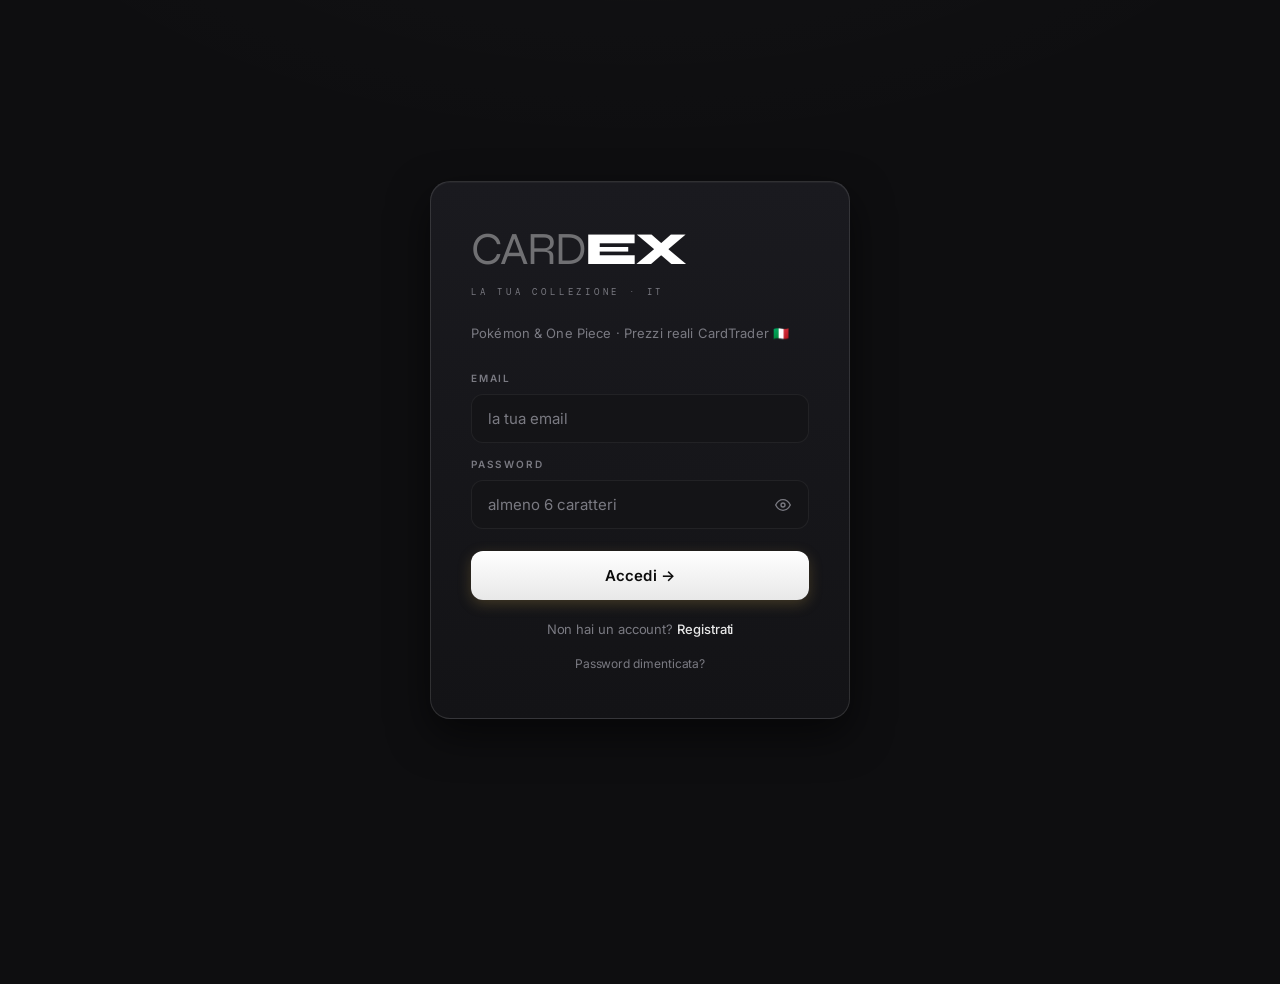
==== index.html @ ca281222 "feat: modal aggiunta, stacked cards, storico prezzi, fix RLS e bug UI Co-Authored-By: Claude Sonnet " ====
<!DOCTYPE html>
<html lang="it">
<head>
<meta charset="UTF-8">
<link rel="icon" type="image/svg+xml" href="[data-uri]">
<meta name="viewport" content="width=device-width, initial-scale=1.0, maximum-scale=1.0, user-scalable=no">
<title>CARDEX — La tua collezione</title>
<script src="https://cdn.jsdelivr.net/npm/@supabase/supabase-js@2"></script>
<link rel="preconnect" href="https://fonts.googleapis.com">
<link rel="preconnect" href="https://fonts.gstatic.com" crossorigin>
<link href="https://fonts.googleapis.com/css2?family=Bebas+Neue&family=Inter:wght@300;400;500;600;700&family=JetBrains+Mono:wght@400;500&family=Syne:wght@300;700;800&family=DM+Mono:wght@400;500&display=swap" rel="stylesheet">
<link rel="stylesheet" href="style.css">
</head>
<body>

<!-- SVG ICON SYMBOLS -->
<svg xmlns="http://www.w3.org/2000/svg" style="display:none">
  <symbol id="i-zap" viewBox="0 0 24 24" fill="none" stroke="currentColor" stroke-width="2.5" stroke-linecap="round" stroke-linejoin="round"><polygon points="13 2 3 14 12 14 11 22 21 10 12 10 13 2"/></symbol>
  <symbol id="i-skull" viewBox="0 0 24 24" fill="none" stroke="currentColor" stroke-width="2" stroke-linecap="round" stroke-linejoin="round"><circle cx="9" cy="12" r="1"/><circle cx="15" cy="12" r="1"/><path d="M8 20v2h8v-2"/><path d="m12.5 17-.5-1-.5 1h1z"/><path d="M16 20a2 2 0 0 0 1.56-3.25 8 8 0 1 0-11.12 0A2 2 0 0 0 8 20"/></symbol>
  <symbol id="i-home" viewBox="0 0 24 24" fill="none" stroke="currentColor" stroke-width="2" stroke-linecap="round" stroke-linejoin="round"><path d="M3 9l9-7 9 7v11a2 2 0 0 1-2 2H5a2 2 0 0 1-2-2z"/><polyline points="9 22 9 12 15 12 15 22"/></symbol>
  <symbol id="i-bar-chart" viewBox="0 0 24 24" fill="none" stroke="currentColor" stroke-width="2" stroke-linecap="round" stroke-linejoin="round"><line x1="18" y1="20" x2="18" y2="10"/><line x1="12" y1="20" x2="12" y2="4"/><line x1="6" y1="20" x2="6" y2="14"/></symbol>
  <symbol id="i-search" viewBox="0 0 24 24" fill="none" stroke="currentColor" stroke-width="2" stroke-linecap="round" stroke-linejoin="round"><circle cx="11" cy="11" r="8"/><line x1="21" y1="21" x2="16.65" y2="16.65"/></symbol>
  <symbol id="i-eye" viewBox="0 0 24 24" fill="none" stroke="currentColor" stroke-width="2" stroke-linecap="round" stroke-linejoin="round"><path d="M1 12s4-8 11-8 11 8 11 8-4 8-11 8-11-8-11-8z"/><circle cx="12" cy="12" r="3"/></symbol>
  <symbol id="i-trash" viewBox="0 0 24 24" fill="none" stroke="currentColor" stroke-width="2" stroke-linecap="round" stroke-linejoin="round"><polyline points="3 6 5 6 21 6"/><path d="M19 6v14a2 2 0 0 1-2 2H7a2 2 0 0 1-2-2V6m3 0V4a1 1 0 0 1 1-1h4a1 1 0 0 1 1 1v2"/></symbol>
  <symbol id="i-refresh" viewBox="0 0 24 24" fill="none" stroke="currentColor" stroke-width="2" stroke-linecap="round" stroke-linejoin="round"><polyline points="23 4 23 10 17 10"/><path d="M20.49 15a9 9 0 1 1-2.12-9.36L23 10"/></symbol>
  <symbol id="i-lock" viewBox="0 0 24 24" fill="none" stroke="currentColor" stroke-width="2" stroke-linecap="round" stroke-linejoin="round"><rect x="3" y="11" width="18" height="11" rx="2" ry="2"/><path d="M7 11V7a5 5 0 0 1 10 0v4"/></symbol>
  <symbol id="i-mail" viewBox="0 0 24 24" fill="none" stroke="currentColor" stroke-width="2" stroke-linecap="round" stroke-linejoin="round"><path d="M4 4h16c1.1 0 2 .9 2 2v12c0 1.1-.9 2-2 2H4c-1.1 0-2-.9-2-2V6c0-1.1.9-2 2-2z"/><polyline points="22,6 12,13 2,6"/></symbol>
  <symbol id="i-alert" viewBox="0 0 24 24" fill="none" stroke="currentColor" stroke-width="2" stroke-linecap="round" stroke-linejoin="round"><path d="M10.29 3.86L1.82 18a2 2 0 0 0 1.71 3h16.94a2 2 0 0 0 1.71-3L13.71 3.86a2 2 0 0 0-3.42 0z"/><line x1="12" y1="9" x2="12" y2="13"/><line x1="12" y1="17" x2="12.01" y2="17"/></symbol>
  <symbol id="i-calendar" viewBox="0 0 24 24" fill="none" stroke="currentColor" stroke-width="2" stroke-linecap="round" stroke-linejoin="round"><rect x="3" y="4" width="18" height="18" rx="2" ry="2"/><line x1="16" y1="2" x2="16" y2="6"/><line x1="8" y1="2" x2="8" y2="6"/><line x1="3" y1="10" x2="21" y2="10"/></symbol>
  <symbol id="i-package" viewBox="0 0 24 24" fill="none" stroke="currentColor" stroke-width="2" stroke-linecap="round" stroke-linejoin="round"><line x1="16.5" y1="9.4" x2="7.5" y2="4.21"/><path d="M21 16V8a2 2 0 0 0-1-1.73l-7-4a2 2 0 0 0-2 0l-7 4A2 2 0 0 0 3 8v8a2 2 0 0 0 1 1.73l7 4a2 2 0 0 0 2 0l7-4A2 2 0 0 0 21 16z"/><polyline points="3.27 6.96 12 12.01 20.73 6.96"/><line x1="12" y1="22.08" x2="12" y2="12"/></symbol>
</svg>

<!-- LOADING -->
<div id="loading-overlay">
  <div class="loading-logo brand-logo"><span class="bl-card" style="font-size:44px;">CARD</span><span class="bl-ex" style="font-size:44px;">EX</span></div>
  <div><div class="loading-bar-wrap"><div class="loading-bar" id="loading-bar"></div></div></div>
  <div class="loading-text" id="loading-text">Connessione...</div>
</div>

<!-- LOGIN -->
<div id="screen-login" class="screen active">
  <div class="login-box">
    <span class="login-logo brand-logo"><span class="bl-card" style="font-size:46px;">CARD</span><span class="bl-ex" style="font-size:46px;">EX</span></span>
    <span class="brand-tag">La tua collezione · IT</span>
    <p class="login-sub" id="auth-subtitle">Pokémon &amp; One Piece · Prezzi reali CardTrader 🇮🇹</p>
    <div class="form-group">
      <label class="form-label">Email</label>
      <input class="form-input" id="input-email" type="email" placeholder="la tua email"/>
    </div>
    <div class="form-group" id="group-username" style="display:none">
      <label class="form-label">Username</label>
      <input class="form-input" id="input-username" type="text" placeholder="nome visibile nell'app"/>
    </div>
    <div class="form-group">
      <label class="form-label">Password</label>
      <div class="pw-wrap">
        <input class="form-input" id="input-password" type="password" placeholder="almeno 6 caratteri"/>
        <button type="button" class="pw-toggle" onclick="togglePw('input-password',this)" tabindex="-1"><svg width="16" height="16"><use href="#i-eye"/></svg></button>
      </div>
    </div>
    <div class="auth-error" id="auth-error"></div>
    <button class="btn-primary" id="btn-auth" onclick="doAuth()">Accedi →</button>
    <div class="auth-toggle">
      <span id="toggle-text">Non hai un account?</span>
      <a onclick="toggleAuthMode()"> Registrati</a>
    </div>
    <div id="forgot-pw-row" style="margin-top:12px;text-align:center;">
      <a onclick="showForgotPassword()" style="font-size:12px;color:var(--muted);cursor:pointer;transition:color .2s;" onmouseover="this.style.color='var(--gold)'" onmouseout="this.style.color='var(--muted)'">Password dimenticata?</a>
    </div>
    <div id="forgot-success" style="background:rgba(61,154,95,.10);border:1px solid rgba(61,154,95,.28);color:#5BC97D;display:none;margin-top:12px;border-radius:10px;padding:11px 14px;font-size:13px;"></div>
  </div>
</div>

<!-- HOME -->
<div id="screen-home" class="screen">
  <header>
    <div class="header-logo" onclick="showScreen('screen-home')"><span class="bl-card">CARD</span><span class="bl-ex">EX</span></div>
    <div class="header-right">
      <div class="avatar" id="avatar-h" onclick="showProfile()" title="Il tuo profilo">U</div>
      <span id="header-username" style="font-size:13px;color:var(--muted)"></span>
      <button class="btn-ghost" onclick="doLogout()">Esci</button>
    </div>
  </header>
  <div class="main-wrap">
    <div class="value-banner">
      <div>
        <div class="value-label">Valore totale collezione</div>
        <div class="value-amount">€ <span id="total-value">0,00</span></div>
        <div class="game-pills">
          <span class="game-pill pill-pokemon">● Pokémon</span>
          <span class="game-pill pill-onepiece">● One Piece</span>
        </div>
      </div>
      <div class="value-stats">
        <div class="stat-item"><span class="stat-num" id="stat-total">0</span><span class="stat-label">Carte totali</span></div>
        <div class="stat-item"><span class="stat-num" id="stat-pok" style="color:var(--pokemon)">0</span><span class="stat-label">Pokémon</span></div>
        <div class="stat-item"><span class="stat-num" id="stat-op" style="color:var(--onepiece)">0</span><span class="stat-label">One Piece</span></div>
      </div>
    </div>
    <div class="search-panel">
      <div class="panel-title"><svg width="18" height="18" style="vertical-align:middle;margin-right:8px"><use href="#i-search"/></svg>Cerca una carta</div>
      <div class="game-tabs">
        <button class="tab active-pokemon" id="tab-pokemon" onclick="selectGame('pokemon')"><svg width="14" height="14" style="vertical-align:middle;margin-right:4px"><use href="#i-zap"/></svg>Pokémon</button>
        <button class="tab" id="tab-onepiece" onclick="selectGame('onepiece')"><svg width="14" height="14" style="vertical-align:middle;margin-right:4px"><use href="#i-skull"/></svg>One Piece</button>
      </div>
      <div class="search-box">
        <input class="search-input" id="search-input" type="text" placeholder="Es: Charizard, Pikachu, EB04-007..." oninput="onSearchInput()" onkeydown="onSearchKey(event)" autocomplete="off"/>
        <div id="autocomplete"></div>
      </div>
      <div class="search-hint">💡 Puoi cercare per nome o codice carta (es: SV03-100, EB04-007)</div>
      <div id="results-grid" style="margin-top:14px;">
        <div class="empty-state"><span class="empty-icon" id="search-empty-icon"></span>Inizia a scrivere per cercare.<br>Clicca su una carta per i dettagli.</div>
      </div>
    </div>
    <div class="collection-panel">
      <div class="panel-title"><svg width="18" height="18" style="vertical-align:middle;margin-right:8px"><use href="#i-package"/></svg>Ultime aggiunte</div>
      <div class="filter-row">
        <button class="filter-btn active" id="filter-all" onclick="setFilter('all')">Tutte</button>
        <button class="filter-btn" id="filter-pokemon" onclick="setFilter('pokemon')">Pokémon</button>
        <button class="filter-btn" id="filter-onepiece" onclick="setFilter('onepiece')">One Piece</button>
      </div>
      <div class="collection-list" id="collection-list">
        <div class="empty-state"><span class="empty-icon">✨</span>Collezione vuota.<br>Cerca e aggiungi la prima carta!</div>
      </div>
    </div>
  </div>
</div>

<!-- DETAIL -->
<div id="screen-detail" class="screen">
  <header>
    <button class="back-btn" onclick="goBack()">← Indietro</button>
    <div class="header-right">
      <div class="avatar" id="avatar-d" onclick="showProfile()" title="Il tuo profilo">U</div>
      <button class="btn-ghost" onclick="doLogout()">Esci</button>
    </div>
  </header>
  <div class="detail-wrap">
    <div class="detail-img-wrap" id="detail-img-container"></div>
    <div>
      <div id="detail-game-badge" class="game-pill" style="margin-bottom:14px;"></div>
      <div id="detail-name" class="detail-name"></div>
      <div id="detail-exp" class="detail-exp"></div>
      <div id="detail-rarity"></div>
      <div class="lang-section-title">Disponibilità per lingua · 🇮🇹 Priorità venditori italiani</div>
      <div id="detail-langs"></div>
      <div id="alt-versions-container"></div>
    </div>
  </div>
</div>

<!-- COLLECTION POKEMON -->
<div id="screen-collection-pokemon" class="screen">
  <header>
    <div class="header-logo" onclick="showScreen('screen-home')"><span class="bl-card">CARD</span><span class="bl-ex">EX</span></div>
    <div class="header-right">
      <div class="avatar" id="avatar-cp" onclick="showProfile()" title="Il tuo profilo">U</div>
      <button class="btn-ghost" onclick="doLogout()">Esci</button>
    </div>
  </header>
  <div class="coll-page">
    <div class="coll-page-header">
      <div>
        <div class="coll-page-title"><svg width="28" height="28" style="vertical-align:middle;margin-right:8px"><use href="#i-zap"/></svg>Collezione Pokémon</div>
        <div style="color:var(--muted);font-size:13px;margin-top:4px;" id="coll-summary-pokemon">0 carte · € 0,00</div>
      </div>
      <div class="coll-actions">
        <button class="btn-action" id="btn-refresh-pokemon" onclick="refreshPrices('pokemon')"><svg width="14" height="14"><use href="#i-refresh"/></svg> Aggiorna prezzi</button>
        <button class="btn-action" onclick="showScreen('screen-stats-pokemon')"><svg width="14" height="14"><use href="#i-bar-chart"/></svg> Stats Pokémon</button>
      </div>
    </div>
    <div class="coll-toolbar">
      <input type="text" class="coll-search" id="coll-search-pokemon" placeholder="Cerca nella collezione..." oninput="renderCollectionGrid('pokemon')"/>
      <select class="coll-sort" id="coll-sort-pokemon" onchange="renderCollectionGrid('pokemon')">
        <option value="recent">Più recenti</option>
        <option value="price-desc">Prezzo: alto → basso</option>
        <option value="price-asc">Prezzo: basso → alto</option>
        <option value="name">Nome A-Z</option>
      </select>
    </div>
    <div class="coll-grid" id="coll-grid-pokemon">
      <div class="empty-state"><span class="empty-icon">✨</span>Nessuna carta Pokémon.<br>Vai alla ricerca per aggiungere!</div>
    </div>
  </div>
</div>

<!-- COLLECTION ONE PIECE -->
<div id="screen-collection-onepiece" class="screen">
  <header>
    <div class="header-logo" onclick="showScreen('screen-home')"><span class="bl-card">CARD</span><span class="bl-ex">EX</span></div>
    <div class="header-right">
      <div class="avatar" id="avatar-co" onclick="showProfile()" title="Il tuo profilo">U</div>
      <button class="btn-ghost" onclick="doLogout()">Esci</button>
    </div>
  </header>
  <div class="coll-page">
    <div class="coll-page-header">
      <div>
        <div class="coll-page-title"><svg width="28" height="28" style="vertical-align:middle;margin-right:8px"><use href="#i-skull"/></svg>Collezione One Piece</div>
        <div style="color:var(--muted);font-size:13px;margin-top:4px;" id="coll-summary-onepiece">0 carte · € 0,00</div>
      </div>
      <div class="coll-actions">
        <button class="btn-action" id="btn-refresh-onepiece" onclick="refreshPrices('onepiece')"><svg width="14" height="14"><use href="#i-refresh"/></svg> Aggiorna prezzi</button>
        <button class="btn-action" onclick="showScreen('screen-stats-onepiece')"><svg width="14" height="14"><use href="#i-bar-chart"/></svg> Stats One Piece</button>
      </div>
    </div>
    <div class="coll-toolbar">
      <input type="text" class="coll-search" id="coll-search-onepiece" placeholder="Cerca nella collezione..." oninput="renderCollectionGrid('onepiece')"/>
      <select class="coll-sort" id="coll-sort-onepiece" onchange="renderCollectionGrid('onepiece')">
        <option value="recent">Più recenti</option>
        <option value="price-desc">Prezzo: alto → basso</option>
        <option value="price-asc">Prezzo: basso → alto</option>
        <option value="name">Nome A-Z</option>
      </select>
    </div>
    <div class="coll-grid" id="coll-grid-onepiece">
      <div class="empty-state"><span class="empty-icon">✨</span>Nessuna carta One Piece.<br>Vai alla ricerca per aggiungere!</div>
    </div>
  </div>
</div>

<!-- STATS SELEZIONE -->
<div id="screen-stats-select" class="screen">
  <header>
    <div class="header-logo" onclick="showScreen('screen-home')"><span class="bl-card">CARD</span><span class="bl-ex">EX</span></div>
    <div class="header-right">
      <div class="avatar" id="avatar-ss" onclick="showProfile()" title="Il tuo profilo">U</div>
      <button class="btn-ghost" onclick="doLogout()">Esci</button>
    </div>
  </header>
  <div class="coll-page">
    <div class="coll-page-title" style="margin-bottom:24px;"><svg width="28" height="28" style="vertical-align:middle;margin-right:8px"><use href="#i-bar-chart"/></svg>Statistiche</div>
    <div style="display:grid;grid-template-columns:1fr 1fr;gap:16px;max-width:500px;">
      <div class="stat-card" style="cursor:pointer;text-align:center;" onclick="showScreen('screen-stats-pokemon')">
        <div style="display:flex;justify-content:center;margin-bottom:12px;"><svg width="40" height="40"><use href="#i-zap"/></svg></div>
        <div class="stat-card-label">Pokémon</div>
        <div class="stat-card-value" id="ss-pok-val" style="font-size:28px;">€ 0,00</div>
        <div class="stat-card-sub" id="ss-pok-count">0 carte</div>
      </div>
      <div class="stat-card" style="cursor:pointer;text-align:center;" onclick="showScreen('screen-stats-onepiece')">
        <div style="display:flex;justify-content:center;margin-bottom:12px;"><svg width="40" height="40"><use href="#i-skull"/></svg></div>
        <div class="stat-card-label">One Piece</div>
        <div class="stat-card-value" id="ss-op-val" style="font-size:28px;">€ 0,00</div>
        <div class="stat-card-sub" id="ss-op-count">0 carte</div>
      </div>
    </div>
  </div>
</div>

<!-- STATS POKEMON -->
<div id="screen-stats-pokemon" class="screen">
  <header>
    <button class="back-btn" onclick="showScreen('screen-stats-select')">← Stats</button>
    <div class="header-right">
      <div class="avatar" id="avatar-sp" onclick="showProfile()" title="Il tuo profilo">U</div>
      <button class="btn-ghost" onclick="doLogout()">Esci</button>
    </div>
  </header>
  <div class="coll-page">
    <div class="coll-page-header">
      <div class="coll-page-title"><svg width="28" height="28" style="vertical-align:middle;margin-right:8px"><use href="#i-zap"/></svg>Stats Pokémon</div>
    </div>
    <div id="stats-content-pokemon"></div>
  </div>
</div>

<!-- STATS ONE PIECE -->
<div id="screen-stats-onepiece" class="screen">
  <header>
    <button class="back-btn" onclick="showScreen('screen-stats-select')">← Stats</button>
    <div class="header-right">
      <div class="avatar" id="avatar-so" onclick="showProfile()" title="Il tuo profilo">U</div>
      <button class="btn-ghost" onclick="doLogout()">Esci</button>
    </div>
  </header>
  <div class="coll-page">
    <div class="coll-page-header">
      <div class="coll-page-title"><svg width="28" height="28" style="vertical-align:middle;margin-right:8px"><use href="#i-skull"/></svg>Stats One Piece</div>
    </div>
    <div id="stats-content-onepiece"></div>
  </div>
</div>

<!-- PROFILE -->
<div id="screen-profile" class="screen">
  <header>
    <button class="back-btn" onclick="goBack()">← Indietro</button>
    <div class="header-right">
      <div class="avatar" id="avatar-pf">U</div>
      <button class="btn-ghost" onclick="doLogout()">Esci</button>
    </div>
  </header>
  <div class="profile-page">
    <div class="profile-hero" id="profile-hero">
      <div class="profile-avatar-large" id="profile-avatar-large">U</div>
      <div>
        <div class="profile-username" id="profile-username-display">Username</div>
        <div class="profile-email-row">
          <span id="profile-email-display" style="font-size:13px;color:var(--muted)"></span>
          <span class="email-badge" id="profile-email-badge">✅ Confermata</span>
        </div>
        <div class="profile-since" id="profile-since"><svg width="13" height="13" style="vertical-align:middle;margin-right:4px"><use href="#i-calendar"/></svg>Membro dal —</div>
      </div>
    </div>
    <div class="profile-section">
      <div class="profile-section-title"><svg width="14" height="14" style="vertical-align:middle;margin-right:6px"><use href="#i-lock"/></svg>Cambio password</div>
      <div class="profile-field">
        <label class="form-label">Nuova password</label>
        <div class="pw-wrap">
          <input class="form-input" id="prof-new-pw" type="password" placeholder="Almeno 6 caratteri"/>
          <button type="button" class="pw-toggle" onclick="togglePw('prof-new-pw',this)" tabindex="-1"><svg width="16" height="16"><use href="#i-eye"/></svg></button>
        </div>
      </div>
      <div class="profile-field">
        <label class="form-label">Conferma nuova password</label>
        <div class="pw-wrap">
          <input class="form-input" id="prof-confirm-pw" type="password" placeholder="Ripeti la password"/>
          <button type="button" class="pw-toggle" onclick="togglePw('prof-confirm-pw',this)" tabindex="-1"><svg width="16" height="16"><use href="#i-eye"/></svg></button>
        </div>
      </div>
      <button class="btn-primary" style="margin-top:4px;" onclick="changePassword()">Aggiorna password</button>
      <div class="profile-msg" id="msg-pw"></div>
    </div>
    <div class="profile-section">
      <div class="profile-section-title"><svg width="14" height="14" style="vertical-align:middle;margin-right:6px"><use href="#i-mail"/></svg>Reset password via email</div>
      <p style="font-size:13px;color:var(--muted);margin-bottom:14px;line-height:1.6;">Ricevi un link di reset all'indirizzo email associato al tuo account. Utile se hai dimenticato la password attuale.</p>
      <button class="btn-action" style="width:100%;justify-content:center;" onclick="sendResetEmail()">Invia link di reset</button>
      <div class="profile-msg" id="msg-reset"></div>
    </div>
    <div class="danger-zone">
      <div class="profile-section-title"><svg width="14" height="14" style="vertical-align:middle;margin-right:6px"><use href="#i-alert"/></svg>Zona pericolosa</div>
      <div class="danger-desc">L'eliminazione dell'account è <strong style="color:var(--red)">permanente e irreversibile</strong>. Tutti i tuoi dati — collezione, snapshot storici, impostazioni — verranno cancellati definitivamente e non potranno essere recuperati.</div>
      <button class="btn-danger" onclick="showDeleteConfirm()"><svg width="14" height="14" style="vertical-align:middle;margin-right:6px"><use href="#i-trash"/></svg>Elimina account</button>
      <div class="danger-confirm-box" id="delete-confirm-box">
        <p>Per confermare, digita il tuo indirizzo email: <strong id="delete-email-hint"></strong></p>
        <input class="form-input" id="delete-email-input" type="email" placeholder="la tua email" style="margin-bottom:4px;"/>
        <div class="profile-msg" id="msg-delete"></div>
        <button class="btn-danger-confirm" id="btn-delete-confirm" onclick="deleteAccount()">Sì, elimina tutto per sempre</button>
        <button class="btn-cancel" onclick="hideDeleteConfirm()">Annulla</button>
      </div>
    </div>
  </div>
</div>

<!-- ADD CARD MODAL -->
<div id="add-modal" class="modal-overlay" onclick="if(event.target===this)closeAddModal()">
  <div class="modal-content">
    <button class="modal-close" onclick="closeAddModal()" aria-label="Chiudi">×</button>
    <div class="modal-header">
      <img id="add-modal-img" src="" alt="">
      <div style="flex:1;min-width:0;">
        <div id="add-modal-name" class="modal-card-name"></div>
        <div id="add-modal-meta" class="modal-card-meta"></div>
        <div id="add-modal-lang" class="modal-card-lang-row"></div>
      </div>
    </div>
    <div class="modal-body">
      <div class="form-group">
        <label class="form-label">Condizione</label>
        <select id="add-condition" class="form-input" onchange="onConditionChange()"></select>
      </div>
      <div class="form-group">
        <label class="form-label">Prezzo pagato (€)</label>
        <input id="add-price" type="number" step="0.01" min="0" class="form-input" oninput="onPaidPriceChange()">
        <div id="add-price-hint" class="price-hint"></div>
      </div>
      <div class="form-row">
        <div class="form-group" style="flex:1;">
          <label class="form-label">Data acquisto</label>
          <input id="add-date" type="date" class="form-input">
        </div>
        <div class="form-group" style="width:110px;">
          <label class="form-label">Quantità</label>
          <input id="add-qty" type="number" min="1" value="1" class="form-input">
        </div>
      </div>
      <div class="form-group">
        <label class="form-label">Note (opzionale)</label>
        <textarea id="add-notes" class="form-input" rows="2" placeholder="Es: comprata da Marco, fiera Milano..."></textarea>
      </div>
      <div id="add-error" class="auth-error"></div>
      <button class="btn-primary" id="btn-confirm-add" onclick="confirmAddCard()">Aggiungi alla collezione</button>
    </div>
  </div>
</div>

<!-- CARD DETAIL MODAL -->
<div id="card-detail-modal" class="modal-overlay" onclick="if(event.target===this)closeCardDetailModal()">
  <div class="modal-content modal-content-lg">
    <button class="modal-close" onclick="closeCardDetailModal()">×</button>
    <div id="cdm-header" class="modal-header"></div>
    <div id="cdm-body"></div>
  </div>
</div>

<!-- BOTTOM NAV -->
<nav class="bottom-nav" id="bottom-nav" style="display:none;">
  <button class="nav-item active" id="nav-home" onclick="showScreen('screen-home')">
    <span class="nav-icon"><svg width="20" height="20"><use href="#i-home"/></svg></span><span class="nav-label">Home</span>
  </button>
  <button class="nav-item" id="nav-collection-pokemon" onclick="showScreen('screen-collection-pokemon')">
    <span class="nav-icon"><svg width="20" height="20"><use href="#i-zap"/></svg></span><span class="nav-label">Pokémon</span>
  </button>
  <button class="nav-item" id="nav-collection-onepiece" onclick="showScreen('screen-collection-onepiece')">
    <span class="nav-icon"><svg width="20" height="20"><use href="#i-skull"/></svg></span><span class="nav-label">One Piece</span>
  </button>
  <button class="nav-item" id="nav-stats" onclick="showScreen('screen-stats-select')">
    <span class="nav-icon"><svg width="20" height="20"><use href="#i-bar-chart"/></svg></span><span class="nav-label">Stats</span>
  </button>
</nav>

<script src="app.js"></script>
</body>
</html>
---- style.css ----
:root{
  --bg:#0E0E10;
  --bg2:#141417;
  --bg3:#1A1A1D;
  --bg4:#22222A;
  --card:#16161A;
  --border:rgba(255,255,255,0.05);
  --border2:rgba(255,255,255,0.12);
  --border3:rgba(255,255,255,0.06);
  --text:#FAFAF9;
  --muted:#7A7A82;
  --muted2:#9A9AA3;
  --gold:#e8e8e8;
  --gold-light:#ffffff;
  --gold-soft:#f0f0f0;
  --gold-glow:rgba(255,255,255,0.07);
  --pokemon:#E8C547;
  --onepiece:#C94A3A;
  --accent:#C9A24C;
  --green:#3D9A5F;
  --red:#D14B57;
  --amber:#D6A33E;
  --it-green:#1F7A3A;
  --it-red:#C8332B;
  --shadow-sm:0 1px 2px rgba(0,0,0,0.4);
  --shadow-md:0 4px 16px rgba(0,0,0,0.45);
  --shadow-lg:0 16px 40px rgba(0,0,0,0.55);
  --shadow-gold:0 8px 32px rgba(255,255,255,0.05);
  --ease:cubic-bezier(0.22,0.61,0.36,1);
}
*{box-sizing:border-box;margin:0;padding:0;-webkit-tap-highlight-color:transparent;}
html,body{overscroll-behavior-y:none;}
body{
  background:radial-gradient(1200px 600px at 50% -200px,rgba(255,255,255,0.025),transparent 60%),var(--bg);
  color:var(--text);
  font-family:'Inter',-apple-system,BlinkMacSystemFont,sans-serif;
  font-size:15px;
  line-height:1.5;
  -webkit-font-smoothing:antialiased;
  min-height:100vh;
  padding-bottom:84px;
  letter-spacing:-0.005em;
}
button,input,select,textarea{font-family:inherit;}
.screen{display:none!important;}
.screen.active{display:block!important;animation:fadeIn .35s var(--ease);}
@keyframes fadeIn{from{opacity:0;transform:translateY(4px);}to{opacity:1;transform:translateY(0);}}
#screen-login.active{display:flex!important;min-height:100vh;align-items:center;justify-content:center;padding:20px;}

/* ── BRAND LOGO ── */
.brand-logo{display:inline-flex;align-items:baseline;gap:0;}
.brand-logo .bl-card{font-family:'Syne',sans-serif;font-weight:300;letter-spacing:-2px;color:rgba(255,255,255,0.38);line-height:1;}
.brand-logo .bl-ex{font-family:'Syne',sans-serif;font-weight:800;letter-spacing:-2px;color:#ffffff;line-height:1;}
.brand-tag{display:block;font-family:'DM Mono',monospace;font-size:9px;letter-spacing:.42em;color:var(--muted);text-transform:uppercase;margin-top:14px;font-weight:400;}

/* ── LOGIN ── */
.login-box{
  background:linear-gradient(180deg,#1A1A1F,#131316);
  border:1px solid var(--border2);
  border-radius:20px;
  padding:44px 40px;
  width:420px;
  max-width:100%;
  box-shadow:var(--shadow-lg),inset 0 1px 0 rgba(255,255,255,0.04);
}
.login-logo{font-size:46px;margin-bottom:0;}
.login-sub{color:var(--muted);font-size:13px;margin:24px 0 28px;letter-spacing:.01em;}
.form-label{font-size:10px;font-weight:600;color:var(--muted);text-transform:uppercase;letter-spacing:.18em;display:block;margin-bottom:8px;}
.form-group{margin-bottom:14px;}
.form-input{
  width:100%;background:var(--bg2);border:1px solid var(--border3);border-radius:12px;
  padding:14px 16px;color:var(--text);font-size:15px;outline:none;
  transition:border-color .2s var(--ease),background .2s var(--ease),box-shadow .2s var(--ease);
}
.form-input:focus{border-color:var(--gold);background:var(--bg3);box-shadow:0 0 0 3px var(--gold-glow);}
.form-input::placeholder{color:var(--muted);}
.btn-primary{
  width:100%;background:linear-gradient(180deg,var(--gold-light),var(--gold));
  color:#0c0c0c;border:none;border-radius:12px;padding:15px;
  font-size:15px;font-weight:600;cursor:pointer;
  transition:transform .15s var(--ease),box-shadow .2s var(--ease),filter .2s var(--ease);
  margin-top:8px;letter-spacing:.01em;
  box-shadow:0 4px 14px rgba(201,162,76,0.25);
}
.btn-primary:hover{filter:brightness(1.05);box-shadow:0 6px 20px rgba(201,162,76,0.35);}
.btn-primary:active{transform:scale(0.98);}
.btn-primary:disabled{opacity:.5;cursor:not-allowed;filter:grayscale(.4);}
.auth-toggle{margin-top:20px;text-align:center;font-size:13px;color:var(--muted);}
.auth-toggle a{color:var(--gold);cursor:pointer;text-decoration:none;font-weight:500;}
.auth-toggle a:hover{color:var(--gold-light);}
.auth-error{background:rgba(209,75,87,.08);border:1px solid rgba(209,75,87,.25);border-radius:10px;padding:11px 14px;color:#E88891;font-size:13px;margin-top:14px;display:none;}

/* ── PASSWORD TOGGLE ── */
.pw-wrap{position:relative;}
.pw-wrap .form-input{padding-right:46px;}
.pw-toggle{position:absolute;right:14px;top:50%;transform:translateY(-50%);background:none;border:none;cursor:pointer;color:var(--muted);font-size:18px;line-height:1;padding:4px;transition:color .2s var(--ease);display:flex;align-items:center;justify-content:center;}
.pw-toggle:hover{color:var(--gold);}

/* ── LOADING ── */
#loading-overlay{position:fixed;inset:0;background:rgba(14,14,16,.97);z-index:999;display:none;flex-direction:column;align-items:center;justify-content:center;gap:24px;backdrop-filter:blur(12px);}
#loading-overlay.show{display:flex!important;}
.loading-logo{font-size:46px;display:inline-flex;align-items:baseline;gap:0;}
.loading-bar-wrap{width:280px;height:4px;background:var(--bg3);border-radius:4px;overflow:hidden;margin-top:12px;}
.loading-bar{height:100%;background:linear-gradient(90deg,var(--gold),var(--gold-light));border-radius:4px;width:0%;transition:width .4s var(--ease);box-shadow:0 0 12px var(--gold-glow);}
.loading-text{font-size:13px;color:var(--muted);text-align:center;line-height:1.7;letter-spacing:.02em;}

/* ── HEADER ── */
header{
  background:rgba(14,14,16,.85);backdrop-filter:blur(20px) saturate(140%);
  border-bottom:1px solid var(--border3);position:sticky;top:0;z-index:100;
  padding:0 20px;display:flex;align-items:center;justify-content:space-between;
  height:60px;
  padding-top:env(safe-area-inset-top);
  height:calc(60px + env(safe-area-inset-top));
}
.header-logo{display:inline-flex;align-items:baseline;gap:0;cursor:pointer;}
.header-logo .bl-card{font-family:'Syne',sans-serif;font-weight:300;font-size:22px;letter-spacing:-1px;color:rgba(255,255,255,0.38);line-height:1;}
.header-logo .bl-ex{font-family:'Syne',sans-serif;font-weight:800;font-size:22px;letter-spacing:-1px;color:#ffffff;line-height:1;}
.header-right{display:flex;align-items:center;gap:10px;}
.avatar{width:36px;height:36px;border-radius:50%;background:rgba(255,255,255,0.1);border:1px solid rgba(255,255,255,0.15);display:flex;align-items:center;justify-content:center;font-size:13px;font-weight:600;color:#ffffff;box-shadow:none;}
.btn-ghost{background:transparent;border:1px solid var(--border3);border-radius:10px;color:var(--muted2);font-size:12px;padding:7px 12px;cursor:pointer;transition:all .2s var(--ease);min-height:36px;}
.btn-ghost:hover,.btn-ghost:active{color:var(--gold);border-color:var(--border2);background:var(--bg2);}

/* ── BOTTOM NAV ── */
.bottom-nav{
  position:fixed;bottom:0;left:0;right:0;
  background:rgba(14,14,16,.92);backdrop-filter:blur(24px) saturate(140%);
  border-top:1px solid var(--border3);
  display:flex;justify-content:space-around;
  padding:6px 4px;
  padding-bottom:calc(6px + env(safe-area-inset-bottom));
  z-index:99;
}
.nav-item{
  flex:1;display:flex;flex-direction:column;align-items:center;gap:3px;
  padding:9px 4px;background:transparent;border:none;cursor:pointer;
  color:var(--muted);transition:color .2s var(--ease),transform .15s var(--ease);
  min-height:52px;border-radius:12px;position:relative;
}
.nav-item:active{transform:scale(0.94);}
.nav-item.active{color:var(--gold);}
.nav-item.active::before{content:'';position:absolute;top:0;left:50%;transform:translateX(-50%);width:24px;height:2px;background:var(--gold);border-radius:0 0 2px 2px;box-shadow:0 0 8px var(--gold-glow);}
.nav-icon{display:flex;align-items:center;justify-content:center;width:22px;height:22px;}
.nav-label{font-size:10px;font-weight:600;text-transform:uppercase;letter-spacing:.08em;}

/* ── MAIN ── */
.main-wrap{max-width:1100px;margin:0 auto;padding:24px 20px;display:grid;grid-template-columns:1fr 360px;gap:24px;align-items:start;}
.value-banner{
  grid-column:1/-1;
  background:linear-gradient(135deg,#1A1A1F 0%,#121215 100%);
  border:1px solid var(--border2);border-radius:20px;
  padding:28px 32px;
  display:flex;align-items:center;justify-content:space-between;gap:24px;
  overflow:hidden;position:relative;
  box-shadow:var(--shadow-md),inset 0 1px 0 rgba(255,255,255,0.03);
}
.value-banner::before{content:'';position:absolute;top:-80px;right:-80px;width:280px;height:280px;border-radius:50%;background:radial-gradient(circle,rgba(255,255,255,0.04) 0%,transparent 65%);pointer-events:none;}
.value-label{font-size:10px;font-weight:600;text-transform:uppercase;letter-spacing:.2em;color:var(--muted);margin-bottom:10px;}
.value-amount{font-family:'Bebas Neue',sans-serif;font-size:60px;letter-spacing:.04em;line-height:1;color:var(--text);}
.value-amount span{color:#ffffff;}
.value-stats{display:flex;gap:32px;}
.stat-item{text-align:center;}
.stat-num{font-family:'JetBrains Mono',monospace;font-size:20px;font-weight:500;display:block;margin-bottom:4px;color:var(--text);}
.stat-label{font-size:10px;color:var(--muted);text-transform:uppercase;letter-spacing:.16em;}
.game-pills{margin-top:14px;display:flex;gap:8px;flex-wrap:wrap;}
.game-pill{display:inline-flex;align-items:center;gap:6px;padding:6px 12px;border-radius:100px;font-size:12px;font-weight:600;border:1px solid transparent;}
.pill-pokemon{background:rgba(232,197,71,.10);color:var(--pokemon);border-color:rgba(232,197,71,.25);}
.pill-onepiece{background:rgba(201,74,58,.10);color:var(--onepiece);border-color:rgba(201,74,58,.25);}

/* ── SEARCH ── */
.search-panel{background:var(--card);border:1px solid var(--border3);border-radius:20px;padding:24px;box-shadow:var(--shadow-sm);}
.panel-title{font-family:'Bebas Neue',sans-serif;font-size:20px;letter-spacing:.18em;margin-bottom:18px;color:var(--text);text-transform:uppercase;}
.game-tabs{display:flex;gap:8px;margin-bottom:16px;}
.tab{flex:1;padding:11px;border-radius:11px;border:1px solid var(--border3);background:var(--bg2);color:var(--muted2);font-size:13px;font-weight:600;cursor:pointer;transition:all .2s var(--ease);text-align:center;min-height:42px;}
.tab:active{transform:scale(0.97);}
.tab.active-pokemon{background:rgba(232,197,71,.10);border-color:rgba(232,197,71,.35);color:var(--pokemon);}
.tab.active-onepiece{background:rgba(201,74,58,.10);border-color:rgba(201,74,58,.35);color:var(--onepiece);}

.search-box{position:relative;margin-bottom:14px;}
.search-input{width:100%;background:var(--bg2);border:1px solid var(--border3);border-radius:12px;padding:14px 16px;color:var(--text);font-size:15px;outline:none;transition:all .2s var(--ease);min-height:48px;}
.search-input:focus{border-color:var(--gold);background:var(--bg3);box-shadow:0 0 0 3px var(--gold-glow);}
.search-input::placeholder{color:var(--muted);}
.search-hint{font-size:11px;color:var(--muted);margin-top:8px;display:flex;align-items:center;gap:4px;letter-spacing:.02em;}

#autocomplete{position:absolute;top:calc(100% + 6px);left:0;right:0;background:var(--card);border:1px solid var(--border2);border-radius:14px;max-height:300px;overflow-y:auto;z-index:50;display:none;box-shadow:var(--shadow-lg);}
#autocomplete.show{display:block;}
.autocomplete-item{display:flex;align-items:center;gap:11px;padding:12px 14px;cursor:pointer;transition:background .15s var(--ease);border-bottom:1px solid var(--border3);}
.autocomplete-item:last-child{border-bottom:none;}
.autocomplete-item:hover,.autocomplete-item.highlighted{background:var(--bg3);}
.autocomplete-icon{width:32px;height:32px;border-radius:8px;background:var(--bg3);display:flex;align-items:center;justify-content:center;flex-shrink:0;font-size:14px;}
.autocomplete-name{flex:1;font-size:13px;font-weight:500;}
.autocomplete-meta{font-size:11px;color:var(--muted);}

#results-grid{display:grid;grid-template-columns:repeat(auto-fill,minmax(128px,1fr));gap:12px;max-height:520px;overflow-y:auto;padding:2px;}
#results-grid::-webkit-scrollbar,.collection-list::-webkit-scrollbar{width:4px;}
#results-grid::-webkit-scrollbar-thumb,.collection-list::-webkit-scrollbar-thumb{background:var(--border2);border-radius:4px;}
.result-card{background:var(--bg2);border:1px solid var(--border3);border-radius:14px;overflow:hidden;cursor:pointer;transition:all .2s var(--ease);position:relative;}
.result-card:hover{border-color:var(--gold);transform:translateY(-3px);box-shadow:var(--shadow-gold);}
.result-card:active{transform:translateY(-1px) scale(0.98);}
.result-card img{width:100%;aspect-ratio:2/3;object-fit:cover;display:block;background:var(--bg);}
.result-card-body{padding:9px 10px 11px;}
.result-card-name{font-size:11px;font-weight:600;line-height:1.3;margin-bottom:4px;}
.result-card-footer{display:flex;align-items:center;justify-content:space-between;gap:4px;}
.result-card-exp{font-size:10px;color:var(--muted);overflow:hidden;text-overflow:ellipsis;white-space:nowrap;flex:1;min-width:0;}
.result-card-num{font-size:10px;color:var(--gold);font-family:'JetBrains Mono',monospace;font-weight:600;flex-shrink:0;}

/* ── COLLECTION SIDEBAR ── */
.collection-panel{background:var(--card);border:1px solid var(--border3);border-radius:20px;padding:24px;position:sticky;top:84px;box-shadow:var(--shadow-sm);}
.collection-list{display:flex;flex-direction:column;gap:8px;max-height:540px;overflow-y:auto;}
.coll-item{display:flex;align-items:center;gap:11px;padding:11px 12px;background:var(--bg2);border:1px solid var(--border3);border-radius:12px;animation:slideIn .25s var(--ease);cursor:pointer;transition:all .2s var(--ease);}
.coll-item:hover{border-color:var(--border2);background:var(--bg3);}
@keyframes slideIn{from{opacity:0;transform:translateX(8px);}to{opacity:1;transform:translateX(0);}}
.coll-thumb{width:32px;height:44px;border-radius:5px;object-fit:cover;flex-shrink:0;background:var(--bg);}
.coll-dot{width:8px;height:8px;border-radius:50%;flex-shrink:0;}
.dot-pokemon{background:var(--pokemon);}
.dot-onepiece{background:var(--onepiece);}
.coll-info{flex:1;min-width:0;}
.coll-name{font-size:13px;font-weight:500;white-space:nowrap;overflow:hidden;text-overflow:ellipsis;}
.coll-lang{font-size:11px;color:var(--muted);margin-top:1px;}
.coll-price{font-family:'JetBrains Mono',monospace;font-size:13px;color:var(--gold-light);white-space:nowrap;font-weight:500;}
.btn-remove{background:transparent;border:none;color:var(--muted);cursor:pointer;font-size:18px;line-height:1;transition:color .2s var(--ease);flex-shrink:0;padding:6px;border-radius:6px;}
.btn-remove:hover,.btn-remove:active{color:var(--red);background:rgba(209,75,87,.08);}
.filter-row{display:flex;gap:6px;margin-bottom:14px;flex-wrap:wrap;}
.filter-btn{padding:7px 14px;border-radius:100px;border:1px solid var(--border3);background:var(--bg2);color:var(--muted2);font-size:12px;cursor:pointer;transition:all .18s var(--ease);min-height:32px;}
.filter-btn.active{background:var(--gold-glow);border-color:var(--border2);color:var(--gold-light);}

/* ── DETAIL ── */
.detail-wrap{max-width:1000px;margin:0 auto;padding:24px 20px;display:grid;grid-template-columns:280px 1fr;gap:36px;align-items:start;}
.detail-img-wrap{position:sticky;top:84px;}
.detail-img{width:100%;border-radius:16px;box-shadow:0 32px 80px rgba(0,0,0,.6),0 0 0 1px var(--border2);display:block;}
.detail-img-placeholder{width:100%;aspect-ratio:2/3;border-radius:16px;background:var(--card);border:1px solid var(--border3);display:flex;align-items:center;justify-content:center;font-size:64px;}
.detail-name{font-family:'Bebas Neue',sans-serif;font-size:40px;letter-spacing:.04em;line-height:1.05;margin-bottom:10px;color:var(--text);}
.detail-exp{font-size:14px;color:var(--muted2);margin-bottom:18px;}
.rarity-badge{display:inline-block;padding:5px 11px;border-radius:6px;font-size:11px;font-weight:600;text-transform:uppercase;letter-spacing:.1em;margin-bottom:18px;}
.rarity-common{background:rgba(122,121,144,.16);color:#a8a7c0;}
.rarity-uncommon{background:rgba(61,154,95,.14);color:var(--green);}
.rarity-rare{background:rgba(201,162,76,.16);color:var(--gold-light);}
.rarity-super{background:rgba(232,197,71,.16);color:var(--pokemon);}
.rarity-secret{background:linear-gradient(135deg,rgba(201,74,58,.18),rgba(201,162,76,.18));color:var(--gold-light);}
.rarity-promo{background:rgba(201,74,58,.14);color:var(--onepiece);}
.lang-section-title{font-size:11px;font-weight:600;color:var(--muted);text-transform:uppercase;letter-spacing:.18em;margin-bottom:14px;margin-top:8px;}
.lang-card{background:var(--card);border:1px solid var(--border3);border-radius:16px;padding:20px;margin-bottom:10px;transition:border-color .2s var(--ease);}
.lang-card:hover{border-color:var(--border2);}
.lang-header{display:flex;align-items:center;justify-content:space-between;margin-bottom:14px;flex-wrap:wrap;gap:8px;}
.lang-flag{font-size:22px;margin-right:8px;}
.lang-name-text{font-size:15px;font-weight:600;}
.lang-price{font-family:'Bebas Neue',sans-serif;font-size:32px;letter-spacing:.04em;color:var(--gold-light);}
.lang-price.unavailable{color:var(--muted);font-size:15px;font-family:'Inter',sans-serif;font-weight:400;letter-spacing:0;}
.lang-stats{display:flex;gap:8px;margin-bottom:14px;flex-wrap:wrap;}
.lang-stat{background:var(--bg2);border-radius:10px;padding:10px 14px;flex:1;min-width:90px;border:1px solid var(--border3);}
.lang-stat-label{font-size:10px;color:var(--muted);text-transform:uppercase;letter-spacing:.14em;margin-bottom:4px;}
.lang-stat-value{font-size:14px;font-weight:600;font-family:'JetBrains Mono',monospace;}
.condition-list{display:flex;flex-direction:column;gap:6px;margin-bottom:16px;}
.condition-row{display:flex;align-items:center;justify-content:space-between;padding:10px 12px;background:var(--bg2);border-radius:8px;font-size:13px;border:1px solid var(--border3);}
.condition-name{color:var(--muted2);}
.condition-price{font-family:'JetBrains Mono',monospace;color:var(--gold-light);font-weight:500;}
.condition-count{font-size:11px;color:var(--muted);}
.btn-add-lang{
  width:100%;background:linear-gradient(180deg,var(--gold-light),var(--gold));
  color:#0c0c0c;border:none;border-radius:12px;padding:13px;
  font-size:14px;font-weight:600;cursor:pointer;
  transition:transform .15s var(--ease),filter .2s var(--ease),box-shadow .2s var(--ease);
  box-shadow:0 4px 12px rgba(201,162,76,0.22);
  min-height:46px;
}
.btn-add-lang:hover{filter:brightness(1.05);}
.btn-add-lang:active{transform:scale(0.98);}
.btn-add-lang:disabled{background:var(--bg3);color:var(--muted);cursor:not-allowed;box-shadow:none;filter:none;}
.btn-added{background:var(--green)!important;color:#fff!important;}
.back-btn{display:inline-flex;align-items:center;gap:8px;background:var(--bg2);border:1px solid var(--border3);border-radius:10px;color:var(--muted2);font-size:13px;padding:9px 14px;cursor:pointer;transition:all .2s var(--ease);min-height:38px;}
.back-btn:hover,.back-btn:active{color:var(--gold);border-color:var(--border2);}
.it-badge{display:inline-flex;align-items:center;gap:4px;font-size:11px;padding:4px 9px;border-radius:100px;background:rgba(31,122,58,.14);color:#5BC97D;font-weight:600;border:1px solid rgba(31,122,58,.25);}
.no-it-badge{display:inline-flex;align-items:center;gap:4px;font-size:11px;padding:4px 9px;border-radius:100px;background:rgba(214,163,62,.12);color:var(--amber);font-weight:600;border:1px solid rgba(214,163,62,.22);}

/* ── ALTERNATIVE VERSIONS ── */
.alt-versions{margin-top:28px;background:var(--card);border:1px solid var(--border3);border-radius:16px;padding:22px;}
.alt-versions h3{font-family:'Bebas Neue',sans-serif;font-size:18px;letter-spacing:.18em;margin-bottom:16px;text-transform:uppercase;}
.alt-grid{display:grid;grid-template-columns:repeat(auto-fill,minmax(110px,1fr));gap:10px;}
.alt-card{background:var(--bg2);border:1px solid var(--border3);border-radius:10px;overflow:hidden;cursor:pointer;transition:all .2s var(--ease);}
.alt-card:hover{border-color:var(--gold);transform:translateY(-2px);}
.alt-card img{width:100%;aspect-ratio:2/3;object-fit:cover;background:var(--bg);}
.alt-card-body{padding:6px 8px 8px;}
.alt-card-num{font-size:10px;font-family:'JetBrains Mono',monospace;color:var(--muted);}

/* ── COLLECTION FULL PAGE ── */
.coll-page{max-width:1100px;margin:0 auto;padding:24px 20px;}
.coll-page-header{display:flex;align-items:center;justify-content:space-between;margin-bottom:22px;flex-wrap:wrap;gap:16px;}
.coll-page-title{font-family:'Bebas Neue',sans-serif;font-size:34px;letter-spacing:.16em;text-transform:uppercase;color:var(--text);}
.coll-actions{display:flex;gap:8px;flex-wrap:wrap;}
.btn-action{background:var(--bg2);border:1px solid var(--border3);border-radius:10px;color:var(--text);font-size:13px;padding:10px 14px;cursor:pointer;transition:all .2s var(--ease);display:inline-flex;align-items:center;gap:6px;min-height:40px;}
.btn-action:hover,.btn-action:active{border-color:var(--gold);color:var(--gold-light);}
.btn-action:disabled{opacity:.5;cursor:not-allowed;}
.btn-action.primary{background:rgba(255,255,255,0.1);border-color:rgba(255,255,255,0.2);color:#ffffff;font-weight:600;}
.btn-action.primary:hover{background:rgba(255,255,255,0.15);color:#ffffff;}

.coll-toolbar{background:var(--card);border:1px solid var(--border3);border-radius:16px;padding:16px 20px;margin-bottom:20px;display:flex;align-items:center;gap:12px;flex-wrap:wrap;}
.coll-search{flex:1;min-width:200px;background:var(--bg2);border:1px solid var(--border3);border-radius:10px;padding:11px 14px;color:var(--text);font-size:14px;outline:none;transition:all .2s var(--ease);min-height:42px;}
.coll-search:focus{border-color:var(--gold);box-shadow:0 0 0 3px var(--gold-glow);}
.coll-sort{background:var(--bg2);border:1px solid var(--border3);border-radius:10px;color:var(--text);padding:11px 12px;font-size:14px;outline:none;cursor:pointer;min-height:42px;}
.coll-sort:focus{border-color:var(--gold);}

.coll-grid{display:grid;grid-template-columns:repeat(auto-fill,minmax(160px,1fr));gap:14px;}
.coll-card{background:var(--card);border:1px solid var(--border3);border-radius:14px;overflow:hidden;position:relative;transition:all .2s var(--ease);}
.coll-card:hover{border-color:var(--gold);transform:translateY(-2px);box-shadow:var(--shadow-gold);}
.coll-card img{width:100%;aspect-ratio:2/3;object-fit:cover;cursor:pointer;background:var(--bg2);}
.coll-card-body{padding:11px 12px 12px;}
.coll-card-name{font-size:12px;font-weight:600;line-height:1.3;margin-bottom:3px;display:-webkit-box;-webkit-line-clamp:2;-webkit-box-orient:vertical;overflow:hidden;}
.coll-card-meta{font-size:10px;color:var(--muted);margin-bottom:6px;white-space:nowrap;overflow:hidden;text-overflow:ellipsis;}
.coll-card-price{font-family:'JetBrains Mono',monospace;font-size:14px;color:var(--gold-light);font-weight:600;}
.coll-card-lang{position:absolute;top:7px;left:7px;background:rgba(14,14,16,.78);backdrop-filter:blur(6px);font-size:14px;padding:3px 7px;border-radius:6px;border:1px solid var(--border3);}
.coll-card-remove{position:absolute;top:7px;right:7px;background:rgba(209,75,87,.85);color:white;border:none;border-radius:6px;width:26px;height:26px;cursor:pointer;font-size:14px;line-height:1;display:flex;align-items:center;justify-content:center;opacity:0;transition:opacity .2s var(--ease);}
.coll-card:hover .coll-card-remove{opacity:1;}

/* ── STATS PAGE ── */
.stats-grid{display:grid;grid-template-columns:repeat(auto-fit,minmax(240px,1fr));gap:14px;margin-bottom:20px;}
.stat-card{background:var(--card);border:1px solid var(--border3);border-radius:16px;padding:22px;transition:border-color .2s var(--ease);}
.stat-card:hover{border-color:var(--border2);}
.stat-card-label{font-size:10px;font-weight:600;text-transform:uppercase;letter-spacing:.18em;color:var(--muted);margin-bottom:12px;}
.stat-card-value{font-family:'Bebas Neue',sans-serif;font-size:40px;letter-spacing:.04em;line-height:1;color:var(--gold-light);}
.stat-card-sub{font-size:12px;color:var(--muted);margin-top:8px;}

.top-card-section{background:var(--card);border:1px solid var(--border3);border-radius:16px;padding:22px;margin-bottom:14px;}
.top-card-section h3{font-family:'Bebas Neue',sans-serif;font-size:18px;letter-spacing:.18em;margin-bottom:14px;text-transform:uppercase;}
.top-card-row{display:flex;align-items:center;gap:12px;padding:11px;background:var(--bg2);border-radius:12px;margin-bottom:6px;border:1px solid var(--border3);}
.top-card-row img{width:42px;height:58px;border-radius:6px;object-fit:cover;background:var(--bg);}
.top-card-info{flex:1;min-width:0;}
.top-card-name{font-size:13px;font-weight:600;margin-bottom:2px;}
.top-card-meta{font-size:11px;color:var(--muted);}
.top-card-price{font-family:'JetBrains Mono',monospace;font-size:14px;color:var(--gold-light);font-weight:600;}
.top-card-rank{width:26px;height:26px;border-radius:50%;background:rgba(255,255,255,0.1);border:1px solid rgba(255,255,255,0.15);color:#ffffff;display:flex;align-items:center;justify-content:center;font-size:12px;font-weight:700;flex-shrink:0;}

.distribution{display:flex;flex-direction:column;gap:10px;}
.dist-row{display:flex;align-items:center;gap:12px;}
.dist-label{font-size:13px;font-weight:500;min-width:100px;}
.dist-bar{flex:1;height:8px;background:var(--bg2);border-radius:4px;overflow:hidden;border:1px solid var(--border3);}
.dist-fill{height:100%;border-radius:4px;transition:width .6s var(--ease);}
.dist-value{font-size:12px;color:var(--muted);font-family:'JetBrains Mono',monospace;min-width:80px;text-align:right;}

/* ── COMMON ── */
.empty-state{text-align:center;padding:48px 16px;color:var(--muted);font-size:13px;line-height:1.7;grid-column:1/-1;}
.empty-icon{font-size:36px;margin-bottom:12px;display:block;opacity:.6;}
.spinner{display:inline-block;width:14px;height:14px;border:2px solid var(--border3);border-top-color:var(--gold);border-radius:50%;animation:spin .7s linear infinite;vertical-align:middle;margin-right:6px;}
@keyframes spin{to{transform:rotate(360deg);}}

/* ── MOBILE ── */
@media(max-width:768px){
  body{padding-bottom:80px;font-size:14px;}
  .main-wrap{grid-template-columns:1fr;padding:14px 12px;gap:14px;}
  .value-banner{flex-direction:column;align-items:flex-start;padding:22px 20px;gap:18px;border-radius:18px;}
  .value-amount{font-size:44px;}
  .value-label{font-size:10px;}
  .value-stats{gap:20px;width:100%;justify-content:space-between;}
  .stat-num{font-size:18px;}
  .stat-label{font-size:9px;}
  .collection-panel{position:static;border-radius:18px;}
  .detail-wrap{grid-template-columns:1fr;padding:16px 12px;gap:18px;}
  .detail-img-wrap{position:static;max-width:180px;margin:0 auto;}
  .detail-name{font-size:30px;}
  .detail-exp{font-size:13px;}
  header{padding:0 14px;height:54px;height:calc(54px + env(safe-area-inset-top));}
  .header-logo{font-size:21px;letter-spacing:.28em;}
  .login-box{padding:32px 22px;border-radius:18px;}
  .login-logo{font-size:42px;}
  #results-grid{grid-template-columns:repeat(auto-fill,minmax(96px,1fr));gap:8px;}
  .result-card{border-radius:12px;}
  .result-card-body{padding:7px 8px 9px;}
  .result-card-name{font-size:11px;}
  .result-card-exp{font-size:10px;}
  .result-card-num{font-size:9px;padding:2px 5px;}
  .autocomplete-item{padding:11px 12px;}
  .autocomplete-name{font-size:13px;}
  .autocomplete-meta{font-size:11px;}
  .search-panel{padding:18px;border-radius:18px;}
  .panel-title{font-size:18px;margin-bottom:14px;}
  .game-tabs{margin-bottom:14px;}
  .tab{padding:11px 8px;font-size:13px;}
  .search-input{padding:13px 14px;font-size:14px;}
  .collection-panel{padding:18px;}
  .coll-thumb{width:30px;height:42px;}
  .coll-name{font-size:13px;}
  .coll-price{font-size:13px;}
  .coll-page{padding:16px 12px;}
  .coll-page-title{font-size:26px;}
  .coll-grid{grid-template-columns:repeat(auto-fill,minmax(130px,1fr));gap:10px;}
  .coll-card{border-radius:12px;}
  .coll-card-name{font-size:11px;}
  .coll-card-price{font-size:13px;}
  .stats-grid{grid-template-columns:1fr 1fr;gap:10px;}
  .stat-card{padding:18px;border-radius:14px;}
  .stat-card-value{font-size:30px;}
  .stat-card-sub{font-size:11px;}
  .lang-card{padding:16px;border-radius:14px;}
  .lang-price{font-size:28px;}
  .lang-stat{padding:9px 11px;}
  .lang-stat-value{font-size:13px;}
  .btn-add-lang{padding:13px;font-size:14px;}
  .alt-grid{grid-template-columns:repeat(auto-fill,minmax(96px,1fr));gap:8px;}
  .bottom-nav{padding:5px 2px;padding-bottom:calc(5px + env(safe-area-inset-bottom));}
  .nav-icon{width:20px;height:20px;}
  .nav-label{font-size:9.5px;}
  .nav-item{min-height:50px;padding:8px 4px;}
}
@media(max-width:380px){
  #results-grid{grid-template-columns:repeat(3,1fr);gap:6px;}
  .stats-grid{grid-template-columns:1fr;}
  .value-stats{flex-wrap:wrap;gap:14px;}
  .value-amount{font-size:38px;}
}

/* ── AVATAR COLORATO ── */
.avatar{width:36px;height:36px;border-radius:50%;display:flex;align-items:center;justify-content:center;font-size:13px;font-weight:700;color:#ffffff;border:1px solid rgba(255,255,255,0.15);cursor:pointer;transition:transform .18s var(--ease),box-shadow .2s var(--ease);flex-shrink:0;}
.avatar:hover{transform:scale(1.08);box-shadow:0 0 0 3px rgba(255,255,255,0.1);}

/* ── PROFILE SCREEN ── */
.profile-page{max-width:640px;margin:0 auto;padding:28px 20px;}
.profile-hero{display:flex;align-items:center;gap:22px;background:linear-gradient(135deg,#1A1A1F,#131316);border:1px solid var(--border2);border-radius:20px;padding:28px 32px;margin-bottom:24px;position:relative;overflow:hidden;box-shadow:var(--shadow-md);}
.profile-hero::before{content:'';position:absolute;top:-60px;right:-60px;width:220px;height:220px;border-radius:50%;background:radial-gradient(circle,var(--avatar-color,rgba(201,162,76,0.15)) 0%,transparent 65%);pointer-events:none;}
.profile-avatar-large{width:72px;height:72px;border-radius:50%;display:flex;align-items:center;justify-content:center;font-size:28px;font-weight:700;color:#ffffff;flex-shrink:0;border:2px solid rgba(255,255,255,0.12);box-shadow:0 8px 24px rgba(0,0,0,0.4);}
.profile-username{font-family:'Bebas Neue',sans-serif;font-size:32px;letter-spacing:.04em;line-height:1;margin-bottom:6px;}
.profile-email-row{display:flex;align-items:center;gap:8px;font-size:13px;color:var(--muted);}
.email-badge{display:inline-flex;align-items:center;gap:4px;font-size:11px;padding:3px 8px;border-radius:100px;font-weight:600;}
.email-badge.confirmed{background:rgba(61,154,95,.14);color:var(--green);border:1px solid rgba(61,154,95,.25);}
.email-badge.unconfirmed{background:rgba(214,163,62,.12);color:var(--amber);border:1px solid rgba(214,163,62,.22);}
.profile-since{font-size:11px;color:var(--muted);margin-top:8px;display:flex;align-items:center;gap:5px;}

.profile-section{background:var(--card);border:1px solid var(--border3);border-radius:16px;padding:22px;margin-bottom:14px;}
.profile-section-title{font-size:10px;font-weight:700;text-transform:uppercase;letter-spacing:.22em;color:var(--muted);margin-bottom:18px;}
.profile-field{margin-bottom:14px;}
.profile-field:last-child{margin-bottom:0;}

/* Inline feedback messages */
.profile-msg{font-size:13px;padding:10px 14px;border-radius:10px;margin-top:12px;display:none;animation:fadeIn .25s var(--ease);}
.profile-msg.success{background:rgba(61,154,95,.10);border:1px solid rgba(61,154,95,.28);color:#5BC97D;}
.profile-msg.error{background:rgba(209,75,87,.08);border:1px solid rgba(209,75,87,.25);color:#E88891;}
.profile-msg.info{background:rgba(201,162,76,.08);border:1px solid rgba(201,162,76,.22);color:var(--amber);}

/* Danger zone */
.danger-zone{background:rgba(209,75,87,.04);border:1px solid rgba(209,75,87,.18);border-radius:16px;padding:22px;margin-top:8px;}
.danger-zone .profile-section-title{color:rgba(209,75,87,.7);}
.danger-desc{font-size:13px;color:var(--muted);margin-bottom:16px;line-height:1.6;}
.btn-danger{background:transparent;border:1px solid rgba(209,75,87,.4);color:var(--red);border-radius:10px;padding:11px 18px;font-size:13px;font-weight:600;cursor:pointer;transition:all .2s var(--ease);width:100%;min-height:42px;}
.btn-danger:hover,.btn-danger:active{background:rgba(209,75,87,.1);border-color:var(--red);}
.danger-confirm-box{display:none;margin-top:16px;animation:fadeIn .25s var(--ease);}
.danger-confirm-box p{font-size:13px;color:var(--muted);margin-bottom:10px;line-height:1.6;}
.danger-confirm-box strong{color:var(--red);}
.btn-danger-confirm{background:var(--red);border:none;color:#fff;border-radius:10px;padding:12px 18px;font-size:13px;font-weight:600;cursor:pointer;width:100%;margin-top:8px;transition:filter .2s var(--ease),transform .15s var(--ease);min-height:42px;}
.btn-danger-confirm:hover{filter:brightness(1.1);}
.btn-danger-confirm:active{transform:scale(0.98);}
.btn-danger-confirm:disabled{opacity:.5;cursor:not-allowed;}
.btn-cancel{background:transparent;border:1px solid var(--border3);color:var(--muted2);border-radius:10px;padding:10px 18px;font-size:13px;cursor:pointer;width:100%;margin-top:6px;transition:all .2s var(--ease);min-height:40px;}
.btn-cancel:hover{border-color:var(--border2);color:var(--text);}

/* ── STACKED CARDS ── */
.coll-card-wrapper{position:relative;}
.ccs{position:absolute;inset:0;border-radius:14px;border:1px solid var(--border3);pointer-events:none;}
.ccs.s2{background:var(--bg3);transform:rotate(10deg);z-index:-1;}
.ccs.s3{background:var(--bg4);transform:rotate(-8deg);z-index:-2;}
.coll-card-count{position:absolute;bottom:7px;right:7px;background:rgba(14,14,16,.85);backdrop-filter:blur(6px);color:var(--gold);font-size:11px;font-weight:700;padding:3px 8px;border-radius:6px;border:1px solid rgba(201,162,76,0.3);font-family:'JetBrains Mono',monospace;z-index:2;}

/* ── CARD DETAIL MODAL ── */
.modal-content-lg{width:560px;}
.cdm-section-title{font-size:10px;font-weight:700;text-transform:uppercase;letter-spacing:.2em;color:var(--muted);margin:18px 0 12px;}
.cdm-chart-wrap{background:var(--bg2);border:1px solid var(--border3);border-radius:12px;padding:12px;overflow:hidden;}
.cdm-chart-empty{background:var(--bg2);border:1px solid var(--border3);border-radius:12px;padding:20px;text-align:center;font-size:12px;color:var(--muted);line-height:1.6;}
.cdm-copies{display:flex;flex-direction:column;gap:10px;}
.cdm-copy-row{background:var(--bg2);border:1px solid var(--border3);border-radius:12px;padding:14px 16px;}
.cdm-copy-date{font-size:11px;color:var(--muted);margin-bottom:10px;font-weight:500;}
.cdm-prices-row{display:flex;align-items:center;gap:8px;flex-wrap:wrap;margin-bottom:8px;}
.cdm-price-item{display:flex;flex-direction:column;gap:2px;background:var(--bg3);border-radius:8px;padding:8px 12px;flex:1;min-width:90px;}
.cdm-price-label{font-size:9px;font-weight:600;text-transform:uppercase;letter-spacing:.14em;color:var(--muted);}
.cdm-price-val{font-family:'JetBrains Mono',monospace;font-size:14px;font-weight:600;color:var(--gold-light);}
.cdm-delta{display:inline-flex;align-items:center;gap:5px;padding:6px 12px;border-radius:8px;font-size:13px;font-weight:700;font-family:'JetBrains Mono',monospace;}
.cdm-delta.pos{background:rgba(61,154,95,.14);color:#5BC97D;border:1px solid rgba(61,154,95,.25);}
.cdm-delta.neg{background:rgba(209,75,87,.10);color:#E88891;border:1px solid rgba(209,75,87,.22);}
.cdm-delta.zero{background:var(--bg3);color:var(--muted);border:1px solid var(--border3);}
.cdm-notes{font-size:12px;color:var(--muted);font-style:italic;margin-top:8px;padding-top:8px;border-top:1px solid var(--border3);}
.cdm-copy-actions{display:flex;gap:8px;margin-top:10px;}
.cdm-copy-actions .btn-action{flex:1;justify-content:center;font-size:12px;padding:8px;}
.btn-action-danger{color:var(--red)!important;border-color:rgba(209,75,87,.3)!important;}
.btn-action-danger:hover{background:rgba(209,75,87,.08)!important;border-color:var(--red)!important;}

@media(max-width:768px){
  .modal-content-lg{width:100%;}
  .cdm-prices-row{gap:6px;}
  .cdm-price-item{min-width:80px;padding:7px 10px;}
}

/* ── ADD CARD MODAL ── */
.modal-overlay{position:fixed;inset:0;background:rgba(0,0,0,0.72);backdrop-filter:blur(8px);z-index:200;display:none;align-items:center;justify-content:center;padding:20px;animation:fadeIn .2s var(--ease);}
.modal-overlay.show{display:flex;}
.modal-content{background:linear-gradient(180deg,#1A1A1F,#131316);border:1px solid var(--border2);border-radius:20px;padding:28px;width:480px;max-width:100%;max-height:90vh;overflow-y:auto;position:relative;box-shadow:var(--shadow-lg),inset 0 1px 0 rgba(255,255,255,0.04);animation:modalSlide .25s var(--ease);}
@keyframes modalSlide{from{opacity:0;transform:translateY(20px) scale(.98);}to{opacity:1;transform:translateY(0) scale(1);}}
.modal-close{position:absolute;top:14px;right:14px;background:var(--bg2);border:1px solid var(--border3);color:var(--muted);font-size:18px;width:32px;height:32px;border-radius:50%;cursor:pointer;display:flex;align-items:center;justify-content:center;line-height:1;transition:all .2s var(--ease);z-index:1;}
.modal-close:hover{color:var(--red);border-color:rgba(209,75,87,.4);background:rgba(209,75,87,.08);}
.modal-header{display:flex;gap:14px;margin-bottom:20px;padding-bottom:18px;padding-right:38px;border-bottom:1px solid var(--border3);align-items:flex-start;}
.modal-header img{width:60px;height:84px;border-radius:8px;object-fit:cover;background:var(--bg);flex-shrink:0;border:1px solid var(--border3);}
.modal-card-name{font-family:'Bebas Neue',sans-serif;font-size:22px;letter-spacing:.04em;line-height:1.1;margin-bottom:6px;color:var(--text);}
.modal-card-meta{font-size:12px;color:var(--muted);line-height:1.4;}
.modal-card-lang-row{margin-top:6px;font-size:12px;color:var(--muted2);}
.modal-body .form-group{margin-bottom:14px;}
.form-row{display:flex;gap:12px;}
.price-hint{font-size:11px;color:var(--muted);margin-top:6px;font-family:'JetBrains Mono',monospace;letter-spacing:.02em;}
.price-hint.delta-positive{color:#5BC97D;}
.price-hint.delta-negative{color:#E88891;}
textarea.form-input{resize:vertical;font-family:inherit;line-height:1.5;min-height:60px;}
select.form-input{appearance:none;-webkit-appearance:none;background-image:url("data:image/svg+xml;utf8,<svg xmlns='http://www.w3.org/2000/svg' width='12' height='8' viewBox='0 0 12 8'><path fill='%237A7A82' d='M6 8L0 0h12z'/></svg>");background-repeat:no-repeat;background-position:right 16px center;padding-right:40px;cursor:pointer;}
input[type="date"].form-input{cursor:pointer;color-scheme:dark;}

@media(max-width:768px){
  .modal-content{padding:22px 18px;border-radius:18px;}
  .modal-card-name{font-size:20px;}
  .form-row{flex-direction:column;gap:0;}
  .form-row .form-group{width:100%!important;}
}

@media(max-width:768px){
  .profile-page{padding:16px 12px;}
  .profile-hero{padding:22px 20px;gap:16px;border-radius:18px;}
  .profile-avatar-large{width:60px;height:60px;font-size:22px;}
  .profile-username{font-size:26px;}
  .profile-section{padding:18px;border-radius:14px;}
}
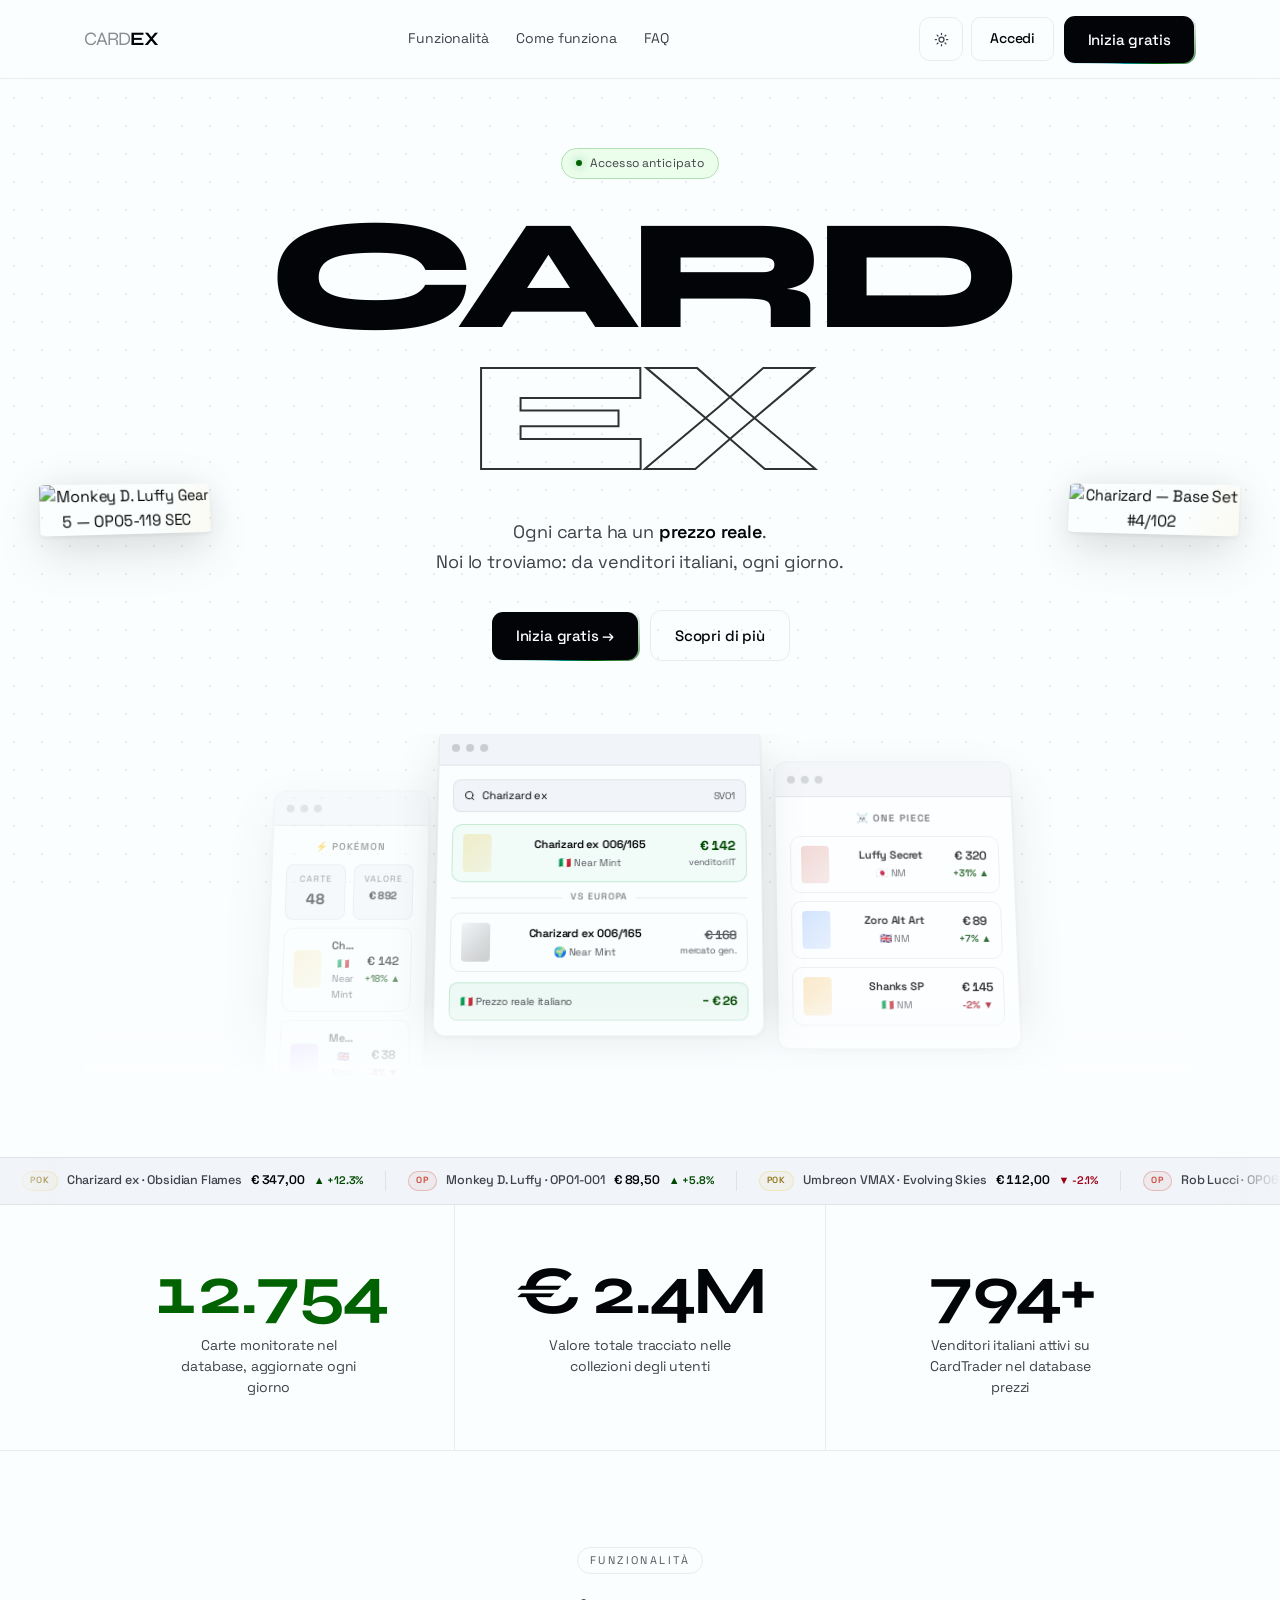
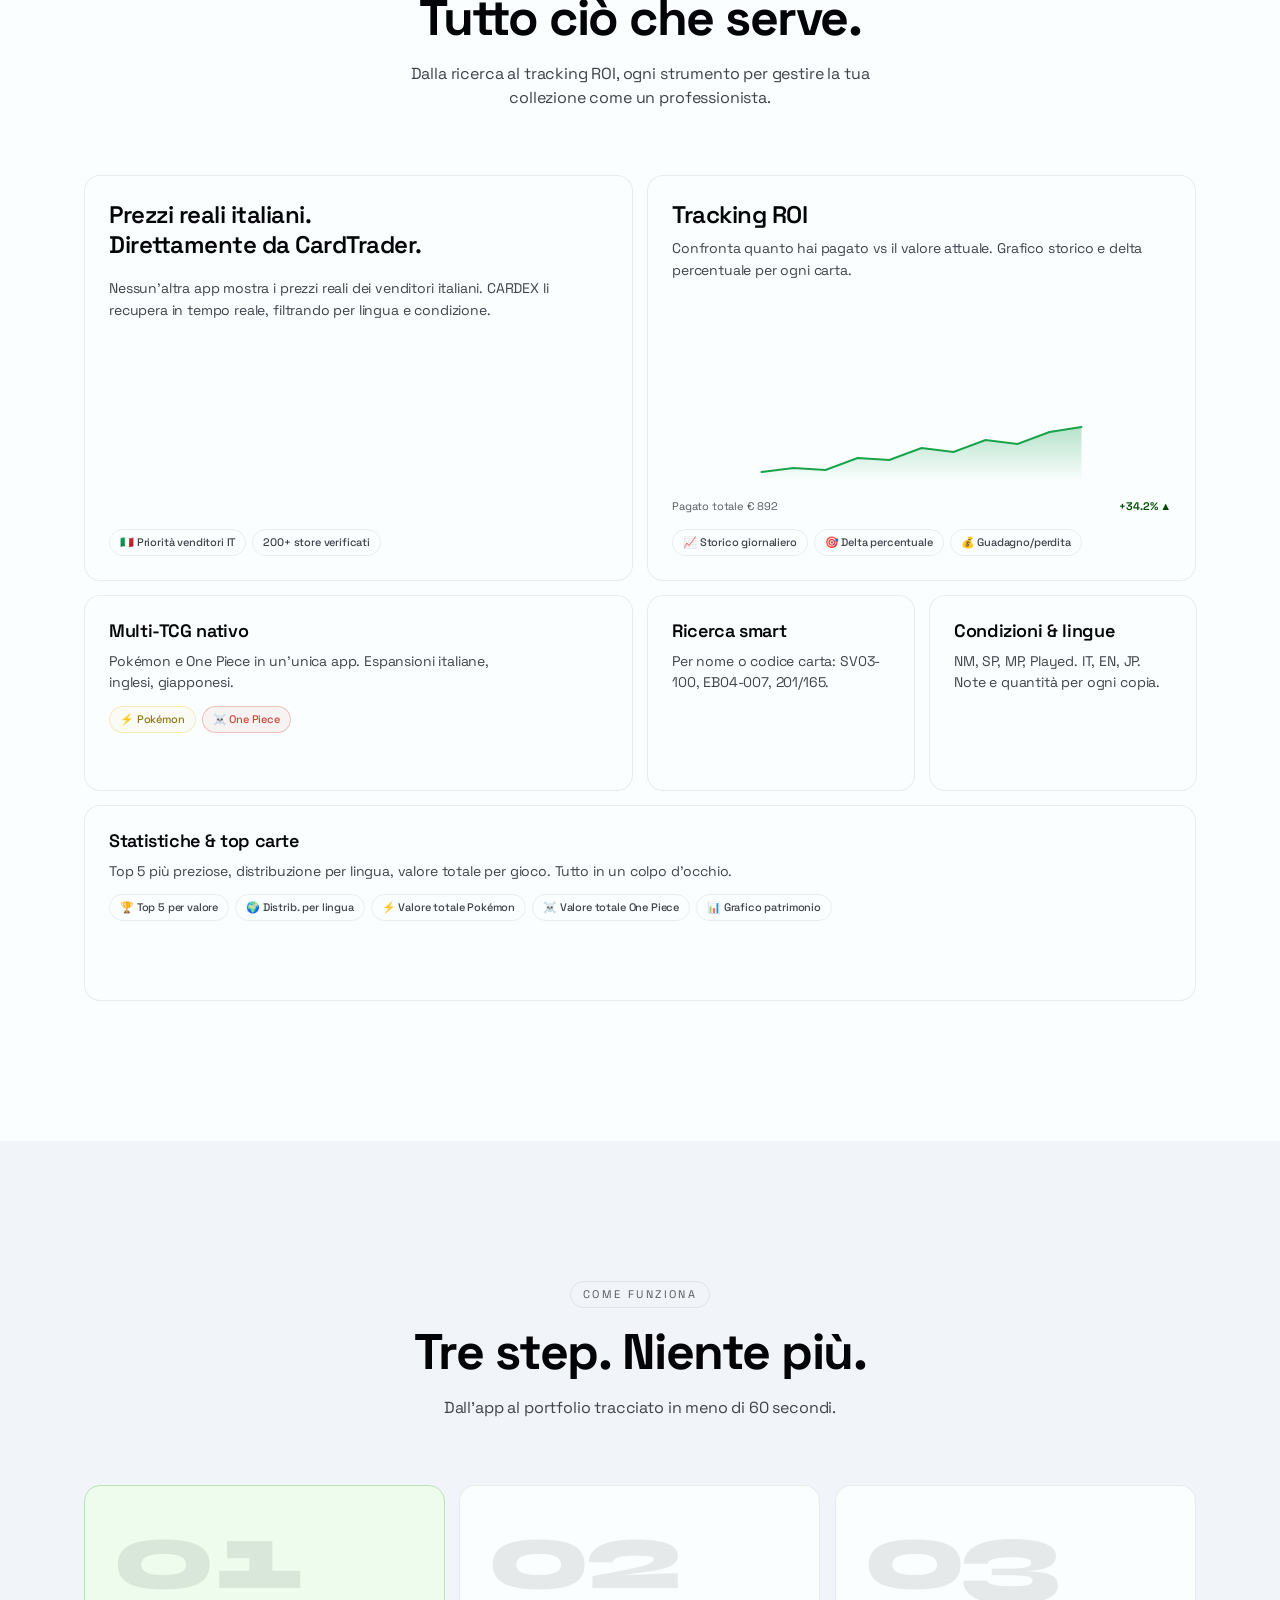
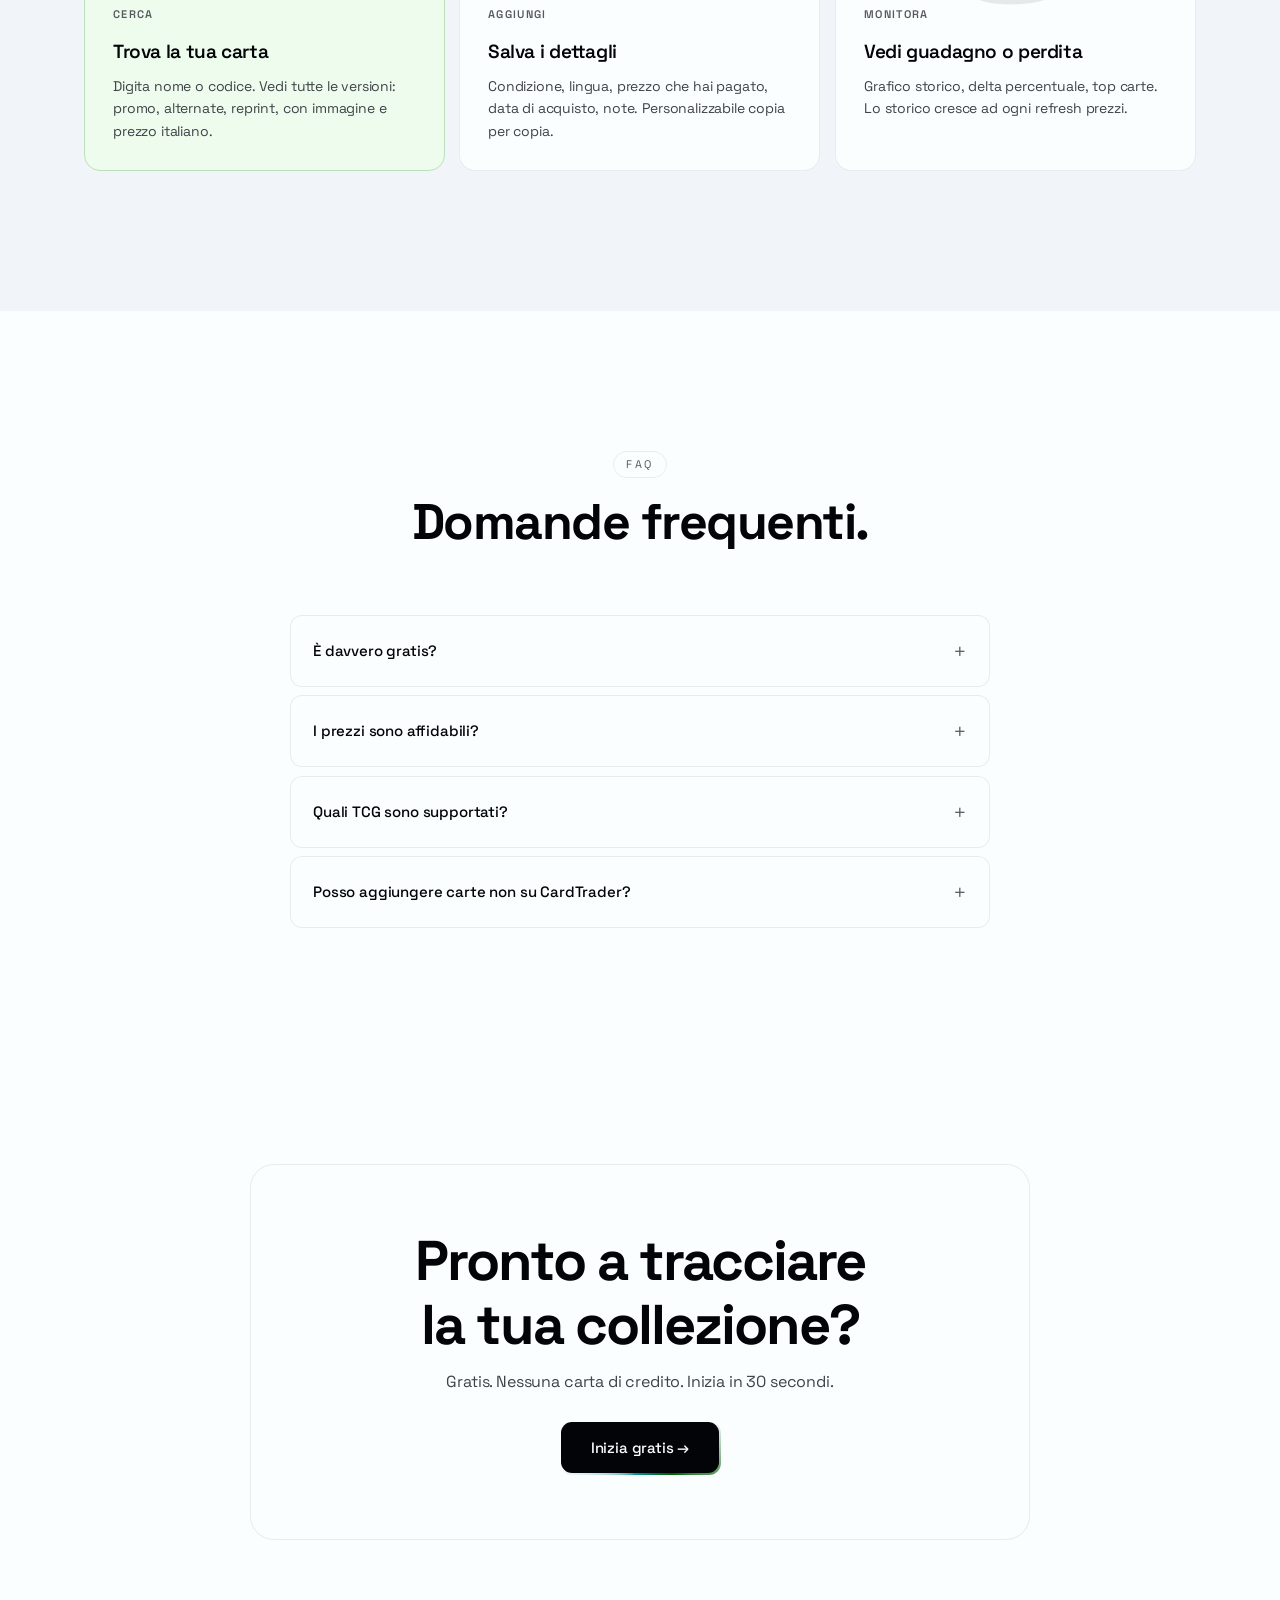
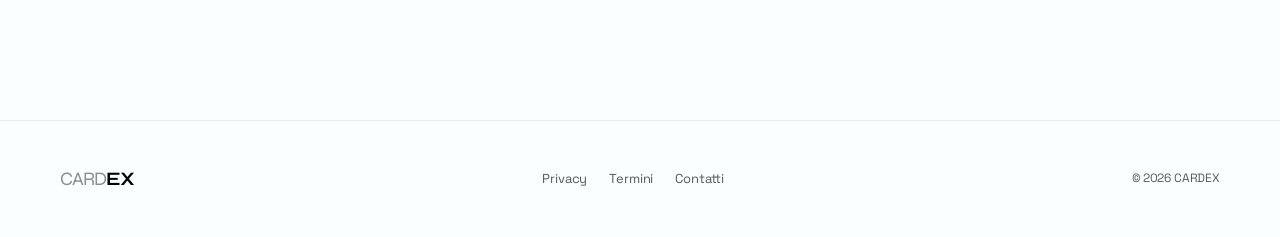
==== commit 2ceab88d: "refactor: landing.html -> index.html (root URL), index.html -> app.html Vercel serves index.html as " ====
--- a/index.html
+++ b/index.html
@@ -1,414 +1,1316 @@
 <!DOCTYPE html>
-<html lang="it">
+<html lang="it" data-theme="light">
 <head>
 <meta charset="UTF-8">
-<link rel="icon" type="image/svg+xml" href="[data-uri]">
-<meta name="viewport" content="width=device-width, initial-scale=1.0, maximum-scale=1.0, user-scalable=no">
-<title>CARDEX — La tua collezione</title>
-<script src="https://cdn.jsdelivr.net/npm/@supabase/supabase-js@2"></script>
+<meta name="viewport" content="width=device-width, initial-scale=1.0">
+<title>CARDEX — La tua collezione TCG, prezzi reali italiani</title>
+<meta name="description" content="Pokémon e One Piece. Tracking del valore in tempo reale da CardTrader. Prezzi reali da venditori italiani.">
+<link rel="icon" type="image/svg+xml" href="[data-uri]">
 <link rel="preconnect" href="https://fonts.googleapis.com">
 <link rel="preconnect" href="https://fonts.gstatic.com" crossorigin>
-<link href="https://fonts.googleapis.com/css2?family=Bebas+Neue&family=Inter:wght@300;400;500;600;700&family=JetBrains+Mono:wght@400;500&family=Syne:wght@300;700;800&family=DM+Mono:wght@400;500&display=swap" rel="stylesheet">
-<link rel="stylesheet" href="style.css">
+<link href="https://fonts.googleapis.com/css2?family=Space+Grotesk:wght@400;500;600;700&family=Syne:wght@700;800&display=swap" rel="stylesheet">
+
+<style>
+/* ─── THEME VARIABLES ─── */
+:root {
+  --bg:          oklch(99.5% 0.006 262);
+  --bg-soft:     oklch(96.5% 0.006 262);
+  --bg-card:     oklch(99.5% 0.006 262);
+  --text:        oklch(11% 0.010 262);
+  --text-soft:   oklch(38% 0.010 262);
+  --text-mute:   oklch(46% 0.008 262);
+  --border:      rgba(0,0,0,0.07);
+  --border-h:    rgba(0,0,0,0.16);
+  --accent-soft: rgba(0,0,0,0.03);
+  --shadow:      0 1px 2px rgba(0,0,0,0.04), 0 8px 24px rgba(0,0,0,0.05);
+  --shadow-h:    0 2px 4px rgba(0,0,0,0.06), 0 20px 48px rgba(0,0,0,0.10);
+  /* dot grid */
+  --dot:   rgba(0,0,0,0.07);
+  /* easing */
+  --ease-out:    cubic-bezier(0.23, 1, 0.32, 1);
+  --ease-in-out: cubic-bezier(0.77, 0, 0.175, 1);
+}
+[data-theme="dark"] {
+  --bg:          oklch(11% 0.008 262);
+  --bg-soft:     oklch(15% 0.008 262);
+  --bg-card:     oklch(13% 0.008 262);
+  --text:        oklch(97% 0.006 262);
+  --text-soft:   oklch(67% 0.010 262);
+  --text-mute:   oklch(59% 0.008 262);
+  --border:      rgba(255,255,255,0.06);
+  --border-h:    rgba(255,255,255,0.16);
+  --accent-soft: rgba(255,255,255,0.04);
+  --shadow:      0 1px 3px rgba(0,0,0,0.5), 0 8px 32px rgba(0,0,0,0.4);
+  --shadow-h:    0 2px 4px rgba(0,0,0,0.6), 0 20px 64px rgba(0,0,0,0.55);
+  --dot:   rgba(255,255,255,0.05);
+}
+
+/* ─── RESET ─── */
+*, *::before, *::after { box-sizing: border-box; margin: 0; padding: 0; -webkit-tap-highlight-color: transparent; }
+html { scroll-behavior: smooth; }
+body {
+  font-family: 'Space Grotesk', -apple-system, BlinkMacSystemFont, sans-serif;
+  background: var(--bg);
+  color: var(--text);
+  font-size: 16px; line-height: 1.55;
+  -webkit-font-smoothing: antialiased;
+  letter-spacing: -0.01em;
+  overflow-x: hidden;
+  font-optical-sizing: auto;
+  font-kerning: normal;
+  transition: background .35s, color .35s;
+}
+a { color: inherit; text-decoration: none; }
+button { font-family: inherit; cursor: pointer; border: none; }
+
+/* ─── BACKGROUND SYSTEM ─── */
+/* Dot grid */
+body::before {
+  content: '';
+  position: fixed; inset: 0; z-index: -2;
+  background-image: radial-gradient(circle, var(--dot) 1px, transparent 1px);
+  background-size: 28px 28px;
+  pointer-events: none;
+}
+/* ─── LAYOUT ─── */
+.container { max-width: 1160px; margin: 0 auto; padding: 0 24px; }
+.section { padding: 100px 0; }
+@media (min-width: 768px) { .section { padding: 140px 0; } }
+/* Rhythm: stats strip above bento provides visual punctuation — less top padding needed */
+#funzionalita { padding-top: 72px; }
+@media (min-width: 768px) { #funzionalita { padding-top: 96px; } }
+/* FAQ ends tight — final CTA section provides breathing room below */
+#faq { padding-bottom: 72px; }
+@media (min-width: 768px) { #faq { padding-bottom: 96px; } }
+
+/* ─── NAVBAR ─── */
+.topbar {
+  position: fixed; top: 0; left: 0; right: 0; z-index: 100;
+  background: color-mix(in srgb, var(--bg) 80%, transparent);
+  backdrop-filter: blur(20px) saturate(140%);
+  -webkit-backdrop-filter: blur(20px) saturate(140%);
+  border-bottom: 1px solid var(--border);
+  transition: background .35s, border-color .35s;
+}
+.topbar-inner {
+  max-width: 1160px; margin: 0 auto;
+  padding: 14px 24px;
+  display: flex; align-items: center; justify-content: space-between; gap: 24px;
+}
+.brand-logo {
+  font-family: 'Syne', sans-serif;
+  font-size: 19px; font-weight: 700; letter-spacing: -0.05em;
+  display: inline-flex; align-items: baseline;
+}
+.brand-logo .lite { font-weight: 400; opacity: 0.45; }
+.nav-links {
+  display: none; gap: 28px; font-size: 14px; color: var(--text-soft);
+}
+@media (min-width: 768px) { .nav-links { display: flex; } }
+.nav-cta, .nav-accedi { display: none; }
+@media (min-width: 768px) { .nav-cta, .nav-accedi { display: inline-flex; } }
+.nav-links a { transition: color 150ms var(--ease-out); }
+@media (hover: hover) and (pointer: fine) {
+  .nav-links a:hover { color: var(--text); }
+}
+.nav-actions { display: flex; align-items: center; gap: 8px; }
+
+.icon-btn {
+  width: 44px; height: 44px; border-radius: 11px;
+  border: 1px solid var(--border); background: transparent; color: var(--text-soft);
+  display: inline-flex; align-items: center; justify-content: center;
+  transition: border-color 150ms var(--ease-out), color 150ms var(--ease-out), transform 120ms var(--ease-out);
+}
+@media (hover: hover) and (pointer: fine) {
+  .icon-btn:hover { border-color: var(--border-h); color: var(--text); }
+}
+.icon-btn:active { transform: scale(0.93); }
+.icon-sun { display: block; } .icon-moon { display: none; }
+[data-theme="dark"] .icon-sun { display: none; }
+[data-theme="dark"] .icon-moon { display: block; }
+
+.btn {
+  display: inline-flex; align-items: center; justify-content: center; gap: 6px;
+  padding: 10px 18px; border-radius: 9px;
+  font-size: 14px; font-weight: 500; font-family: inherit;
+  border: 1px solid transparent;
+  transition: transform 150ms var(--ease-out), box-shadow 200ms var(--ease-out), border-color 150ms var(--ease-out);
+  white-space: nowrap; cursor: pointer;
+}
+@media (hover: hover) and (pointer: fine) {
+  .btn-ghost:hover { border-color: var(--border-h); }
+}
+.btn-ghost { background: transparent; color: var(--text); border-color: var(--border); }
+.btn-ghost:active { transform: scale(0.97); }
+.btn-lg { padding: 13px 24px; font-size: 15px; border-radius: 11px; }
+
+.hamburger {
+  display: inline-flex; align-items: center; justify-content: center;
+  width: 44px; height: 44px; border-radius: 11px;
+  border: 1px solid var(--border); background: transparent; color: var(--text);
+  transition: border-color 150ms var(--ease-out), background 150ms var(--ease-out), transform 120ms var(--ease-out);
+}
+@media (hover: hover) and (pointer: fine) {
+  .hamburger:hover { border-color: var(--border-h); background: var(--accent-soft); }
+}
+.hamburger:active { transform: scale(0.93); }
+@media (min-width: 768px) { .hamburger { display: none; } }
+.mobile-menu {
+  display: none; flex-direction: column; gap: 4px;
+  padding: 0 24px 16px; border-top: 1px solid var(--border);
+}
+.mobile-menu.open { display: flex; }
+.mobile-menu a { padding: 10px 0; color: var(--text-soft); font-size: 15px; }
+
+/* ─── HERO ─── */
+.hero {
+  padding: 148px 0 80px;
+  text-align: center;
+  position: relative;
+}
+.hero-badge {
+  display: inline-flex; align-items: center; gap: 8px;
+  padding: 5px 14px; border-radius: 100px;
+  background: oklch(97.5% 0.03 145); border: 1px solid oklch(86% 0.08 145);
+  font-size: 12px; color: var(--text-soft); margin-bottom: 26px;
+  letter-spacing: 0.01em;
+}
+[data-theme="dark"] .hero-badge {
+  background: oklch(18% 0.06 145);
+  border-color: oklch(36% 0.12 145);
+}
+.dot-live {
+  width: 6px; height: 6px; border-radius: 50%;
+  background: oklch(42% 0.17 145); box-shadow: 0 0 8px rgba(22,163,74,0.6);
+  animation: dotPulse 2s ease-in-out infinite;
+}
+[data-theme="dark"] .dot-live { background: oklch(72% 0.18 145); box-shadow: 0 0 8px rgba(91,201,125,0.6); }
+@keyframes dotPulse { 0%,100%{opacity:1} 50%{opacity:0.45} }
+
+/* ─── HERO DECORATIVE CARDS ─── */
+.hero-deco-card {
+  position: absolute; top: 44%;
+  display: none;
+  opacity: 0;
+  transition: opacity 1s var(--ease-out);
+  pointer-events: none; z-index: 0;
+}
+@media (min-width: 1200px) { .hero-deco-card { display: block; } }
+.hero-deco-card.show { opacity: 1; }
+.hero-deco-right {
+  right: 3%;
+  transform: translateY(-50%) perspective(900px) rotateY(-18deg) rotateX(5deg) rotateZ(1deg);
+}
+.hero-deco-left {
+  left: 3%;
+  transform: translateY(-50%) perspective(900px) rotateY(18deg) rotateX(5deg) rotateZ(-1deg);
+}
+.hero-side-card {
+  width: clamp(150px, 14vw, 218px);
+  height: auto; border-radius: 4.5%;
+  overflow: hidden; isolation: isolate;
+  box-shadow: var(--shadow-h), 0 0 40px rgba(0,0,0,0.08);
+  position: relative;
+}
+.hero-deco-right .hero-side-card { animation: floatHeroR 6.5s ease-in-out infinite; }
+.hero-deco-left  .hero-side-card { animation: floatHeroL 7.5s ease-in-out 0.8s infinite; }
+.hero-side-card img {
+  width: 100%; height: auto; display: block;
+  user-select: none; -webkit-user-drag: none;
+}
+.hero-card-holo {
+  position: absolute; inset: 0; border-radius: inherit;
+  background: linear-gradient(115deg,
+    transparent 22%,
+    rgba(232,197,71,0.09) 36%,
+    rgba(255,219,77,0.06) 50%,
+    transparent 66%
+  );
+  background-size: 300% 300%;
+  animation: holoSide 4.5s ease-in-out infinite;
+  mix-blend-mode: screen;
+}
+@keyframes floatHeroR { 0%,100%{transform:translateY(0)}  50%{transform:translateY(-6px)} }
+@keyframes floatHeroL { 0%,100%{transform:translateY(0)}  50%{transform:translateY(-4px)} }
+@keyframes holoSide   { 0%{background-position:200% 0%} 50%{background-position:-100% 100%} 100%{background-position:200% 0%} }
+
+.hero h1 {
+  font-family: 'Syne', sans-serif;
+  font-size: clamp(74px, 15vw, 158px);
+  font-weight: 800; letter-spacing: -0.062em; line-height: 0.9;
+  margin-bottom: 28px;
+  margin-left: auto; margin-right: auto;
+  text-wrap: balance;
+}
+.hero h1 .h1-solid   { display: block; color: var(--text); }
+.hero h1 .h1-outline {
+  display: block;
+  color: transparent;
+  -webkit-text-stroke: 2px var(--text);
+  opacity: 0.82;
+}
+@media (max-width: 480px) {
+  .hero h1 .h1-outline { -webkit-text-stroke-width: 1.5px; }
+}
+.hero p.lead {
+  font-size: clamp(15px, 1.9vw, 18px); color: var(--text-soft);
+  max-width: 480px; margin: 0 auto 34px; line-height: 1.65;
+}
+.hero-ctas {
+  display: flex; flex-wrap: wrap; gap: 10px; justify-content: center; margin-bottom: 72px;
+}
+
+/* ─── SPINNING BORDER BUTTONS ─── */
+.btn-glow-wrap {
+  position: relative; display: inline-flex; border-radius: 12px; overflow: hidden;
+}
+.btn-glow-spin {
+  position: absolute; inset: -200%; border-radius: 50%;
+  background: conic-gradient(
+    from 0deg at 50% 50%,
+    var(--bg) 70deg,
+    oklch(42% 0.17 145) 130deg,
+    oklch(59% 0.12 200) 185deg,
+    var(--bg) 255deg
+  );
+  animation: spinBorderL 3.5s linear infinite;
+}
+[data-theme="dark"] .btn-glow-spin {
+  background: conic-gradient(
+    from 0deg at 50% 50%,
+    var(--bg) 70deg,
+    oklch(72% 0.18 145) 130deg,
+    oklch(68% 0.14 200) 185deg,
+    var(--bg) 255deg
+  );
+}
+.btn-glow-inner {
+  position: relative; z-index: 1; margin: 1.5px; border-radius: 11px;
+  display: inline-flex; align-items: center; justify-content: center; gap: 7px;
+  padding: 12px 24px; font-size: 15px; font-weight: 500; font-family: inherit;
+  white-space: nowrap; cursor: pointer; text-decoration: none;
+  transition: opacity 150ms var(--ease-out);
+}
+.btn-glow-inner {
+  transition: transform 150ms var(--ease-out), background 150ms var(--ease-out), letter-spacing 200ms var(--ease-out);
+}
+.btn-glow-inner:active { opacity: 0.75; transform: scale(0.97) !important; }
+.btn-glow-primary { background: var(--text); color: var(--bg); }
+.btn-glow-ghost   { background: var(--bg);   color: var(--text); }
+
+@media (hover: hover) and (pointer: fine) {
+  .btn-glow-wrap:hover {
+    box-shadow: 0 0 0 2px rgba(34,197,94,0.35), 0 8px 32px rgba(34,197,94,0.14);
+  }
+  .btn-glow-wrap:hover .btn-glow-inner { transform: translateY(-2px); letter-spacing: 0.01em; }
+  .btn-glow-wrap:hover .btn-glow-inner.btn-glow-ghost { background: var(--accent-soft); }
+  .btn-glow-wrap:hover .btn-glow-spin  { animation-duration: 1.2s; }
+}
+.btn-glow-wrap { transition: box-shadow 200ms var(--ease-out); }
+
+@keyframes spinBorderL { to { transform: rotate(360deg); } }
+
+
+/* ─── 3D HERO MOCKUP ─── */
+.mockup-scene {
+  perspective: 1200px;
+  perspective-origin: 50% 20%;
+  max-width: 100%; margin: 0 auto;
+  position: relative;
+  overflow: hidden;
+}
+.mockup-stage {
+  transform: rotateX(8deg);
+  transform-style: preserve-3d;
+  display: flex; align-items: flex-start; justify-content: center;
+  gap: 12px; padding: 0 8px;
+  transition: transform .6s cubic-bezier(0.22,.61,.36,1);
+}
+.mock-panel {
+  background: var(--bg-card);
+  border: 1px solid var(--border);
+  border-radius: 12px;
+  overflow: hidden;
+  box-shadow: var(--shadow-h);
+  flex-shrink: 0;
+  transition: transform .6s cubic-bezier(0.22,.61,.36,1);
+}
+.mock-panel.main {
+  width: clamp(200px, 80vw, 320px);
+  transform: translateZ(20px);
+}
+.mock-panel.side {
+  width: 100px;
+  opacity: 0.70;
+  transform: translateZ(-10px) translateY(12px);
+  display: none;
+}
+.mock-panel.far {
+  width: 70px;
+  opacity: 0.45;
+  transform: translateZ(-40px) translateY(24px);
+  display: none;
+}
+@media (min-width: 640px) {
+  .mockup-stage { gap: 14px; padding: 0 10px; }
+  .mock-panel.main { width: 240px; transform: translateZ(30px); }
+  .mock-panel.side { width: 170px; opacity: 0.75; transform: translateZ(-5px) translateY(18px); display: block; }
+  .mock-panel.far { display: none; }
+}
+@media (min-width: 768px) {
+  .mockup-scene { perspective: 1800px; }
+  .mockup-stage { gap: 16px; padding: 0 12px; transform: rotateX(14deg); }
+  .mock-panel.main { width: 320px; transform: translateZ(40px); }
+  .mock-panel.side { width: 240px; opacity: 0.80; transform: translateZ(0px) translateY(24px); }
+  .mock-panel.far { width: 160px; opacity: 0.55; transform: translateZ(-30px) translateY(48px); display: block; }
+}
+
+/* Mock panel chrome bar */
+.mock-bar {
+  height: 36px;
+  background: var(--bg-soft);
+  border-bottom: 1px solid var(--border);
+  display: flex; align-items: center; padding: 0 12px; gap: 6px;
+}
+.mock-dot { width: 8px; height: 8px; border-radius: 50%; }
+.mock-body { padding: 14px; }
+
+/* Mock search result card (inside panel) */
+.mock-card-row {
+  display: flex; align-items: center; gap: 10px;
+  padding: 9px 10px;
+  border-radius: 10px; border: 1px solid var(--border);
+  margin-bottom: 8px;
+  font-size: 11px;
+}
+.mock-card-img {
+  width: 28px; height: 38px; border-radius: 4px; flex-shrink: 0;
+  background: linear-gradient(135deg, var(--bg-soft) 0%, var(--border-h) 100%);
+}
+.mock-card-info { flex: 1; min-width: 0; }
+.mock-card-name { font-size: 11px; font-weight: 600; margin-bottom: 2px; white-space: nowrap; overflow: hidden; text-overflow: ellipsis; }
+.mock-card-sub { font-size: 10px; color: var(--text-mute); }
+.mock-card-price { font-size: 12px; font-weight: 600; color: var(--text); white-space: nowrap; font-variant-numeric: tabular-nums; }
+
+/* Delta badge */
+.mock-delta-pos { color: oklch(34% 0.14 145); font-size: 10px; font-weight: 600; }
+.mock-delta-neg { color: oklch(44% 0.18 25); font-size: 10px; font-weight: 600; }
+[data-theme="dark"] .mock-delta-pos { color: oklch(72% 0.18 145); }
+[data-theme="dark"] .mock-delta-neg { color: oklch(73% 0.16 25); }
+
+/* Flag badge */
+
+/* Mini stat row inside panel */
+.mock-stat-row {
+  display: flex; gap: 8px; margin-bottom: 8px;
+}
+.mock-stat {
+  flex: 1; padding: 8px 10px; border-radius: 8px;
+  background: var(--bg-soft); border: 1px solid var(--border); font-size: 10px;
+}
+.mock-stat-val { font-size: 15px; font-weight: 700; letter-spacing: -0.03em; margin-top: 2px; }
+.mock-stat-lbl { color: var(--text-mute); font-size: 9px; text-transform: uppercase; letter-spacing: 0.1em; }
+
+/* Mini sparkline */
+
+/* Gradient reflection below mockup */
+.mockup-reflection {
+  height: 80px;
+  background: linear-gradient(to bottom, color-mix(in srgb, var(--bg) 0%, transparent), var(--bg) 100%);
+  position: absolute; bottom: -1px; left: 0; right: 0; pointer-events: none;
+}
+
+/* ─── SECTION HEADERS ─── */
+.section-head { text-align: center; margin-bottom: 64px; }
+.section-tag {
+  display: inline-block; font-size: 11px; letter-spacing: 0.22em; text-transform: uppercase;
+  color: var(--text-mute); padding: 4px 12px; border: 1px solid var(--border);
+  border-radius: 100px; margin-bottom: 16px;
+}
+.section-head h2 {
+  font-size: clamp(26px, 4.5vw, 50px); font-weight: 700;
+  letter-spacing: -0.03em; line-height: 1.15; margin-bottom: 14px;
+  text-wrap: balance;
+}
+.section-head p { color: var(--text-soft); font-size: 16px; max-width: 500px; margin: 0 auto; text-wrap: pretty; }
+
+/* ─── BENTO GRID ─── */
+.bento { display: grid; grid-template-columns: 1fr; gap: 14px; }
+@media (min-width: 768px) { .bento { grid-template-columns: repeat(4,1fr); grid-auto-rows: 196px; } }
+
+.bento-card {
+  background: var(--bg-card); border: 1px solid var(--border); border-radius: 16px;
+  padding: 24px; position: relative; overflow: hidden;
+  display: flex; flex-direction: column;
+  transition: border-color 200ms var(--ease-out), box-shadow 200ms var(--ease-out), transform 200ms var(--ease-out);
+  transform-style: preserve-3d;
+}
+@media (hover: hover) and (pointer: fine) {
+  .bento-card:hover { border-color: var(--border-h); box-shadow: var(--shadow-h); }
+}
+@media (min-width: 768px) {
+  .b-2x2 { grid-column: span 2; grid-row: span 2; }
+  .b-2x1 { grid-column: span 2; }
+  .b-1x2 { grid-row: span 2; }
+  .b-full { grid-column: 1 / -1; }
+}
+.bento-card h3 { font-size: 18px; font-weight: 600; letter-spacing: -0.02em; line-height: 1.25; margin-bottom: 8px; text-wrap: balance; }
+.bento-card.b-2x2 h3 { font-size: 24px; }
+.bento-card p { color: var(--text-soft); font-size: 14px; line-height: 1.55; text-wrap: pretty; }
+
+.mini-chart { margin-top: auto; padding-top: 18px; }
+.chart-meta { display: flex; justify-content: space-between; margin-top: 8px; font-size: 11px; }
+.chart-meta .pos { color: oklch(34% 0.14 145); font-weight: 600; }
+[data-theme="dark"] .chart-meta .pos { color: oklch(72% 0.18 145); }
+
+.pills { display: flex; gap: 6px; margin-top: 12px; flex-wrap: wrap; }
+.pill { font-size: 11px; padding: 4px 10px; border-radius: 100px; border: 1px solid var(--border); font-weight: 500; color: var(--text-soft); }
+.pill-pok { color: #92761A; border-color: rgba(232,197,71,.3); background: rgba(232,197,71,.06); }
+.pill-op  { color: #C94A3A; border-color: rgba(201,74,58,.3);  background: rgba(201,74,58,.06); }
+[data-theme="dark"] .pill-pok { color: #E8C547; }
+[data-theme="dark"] .pill-op  { color: #E88080; }
+
+/* ─── PRICE TICKER ─── */
+.price-ticker {
+  border-top: 1px solid var(--border);
+  border-bottom: 1px solid var(--border);
+  background: var(--bg-soft);
+  overflow: hidden;
+  position: relative;
+}
+.price-ticker::before,
+.price-ticker::after {
+  content: '';
+  position: absolute; top: 0; bottom: 0; width: 64px; z-index: 1;
+  pointer-events: none;
+}
+.price-ticker::before { left: 0;  background: linear-gradient(to right, var(--bg-soft), transparent); }
+.price-ticker::after  { right: 0; background: linear-gradient(to left,  var(--bg-soft), transparent); }
+.ticker-scroll {
+  display: flex;
+  animation: tickerMove 38s linear infinite;
+  will-change: transform;
+  white-space: nowrap;
+  padding: 13px 0;
+}
+.ticker-scroll:hover { animation-play-state: paused; }
+.ticker-item {
+  display: inline-flex; align-items: center; gap: 9px;
+  padding: 0 22px;
+  font-size: 12.5px; font-weight: 500;
+  border-right: 1px solid var(--border);
+  flex-shrink: 0;
+}
+.ticker-item:last-child { border-right: none; }
+.ticker-game {
+  font-size: 9px; font-weight: 600; letter-spacing: 0.10em; text-transform: uppercase;
+  padding: 2px 7px; border-radius: 100px; flex-shrink: 0;
+}
+.ticker-game.pok { color: #92761A; border: 1px solid rgba(232,197,71,.3); background: rgba(232,197,71,.06); }
+.ticker-game.op  { color: #C94A3A; border: 1px solid rgba(201,74,58,.3);  background: rgba(201,74,58,.06); }
+[data-theme="dark"] .ticker-game.pok { color: #E8C547; }
+[data-theme="dark"] .ticker-game.op  { color: #E88080; }
+.ticker-name  { color: var(--text-soft); }
+.ticker-price { color: var(--text); font-weight: 600; font-variant-numeric: tabular-nums; }
+.ticker-delta-up   { color: oklch(34% 0.14 145); font-size: 11px; font-weight: 600; }
+.ticker-delta-down { color: oklch(44% 0.18 25);  font-size: 11px; font-weight: 600; }
+[data-theme="dark"] .ticker-delta-up   { color: oklch(72% 0.18 145); }
+[data-theme="dark"] .ticker-delta-down { color: oklch(73% 0.16 25); }
+@keyframes tickerMove { from{transform:translateX(0)} to{transform:translateX(-50%)} }
+
+/* ─── STATS STRIP ─── */
+.stats-strip {
+  border-bottom: 1px solid var(--border);
+  background: var(--bg-card);
+}
+.stats-strip-inner {
+  max-width: 1160px; margin: 0 auto;
+  display: grid; grid-template-columns: 1fr;
+  padding: 0 24px;
+}
+@media (min-width: 640px) { .stats-strip-inner { grid-template-columns: repeat(3,1fr); } }
+.stat-cell {
+  padding: 52px 28px; text-align: center;
+  transition: background 200ms var(--ease-out);
+}
+@media (hover: hover) and (pointer: fine) { .stat-cell:hover { background: var(--bg-soft); } }
+@media (min-width: 640px) {
+  .stat-cell { border-right: 1px solid var(--border); }
+  .stat-cell:last-child { border-right: none; }
+}
+@media (max-width: 639px) {
+  .stat-cell { border-bottom: 1px solid var(--border); }
+  .stat-cell:last-child { border-bottom: none; }
+}
+.stat-num {
+  font-family: 'Syne', sans-serif;
+  font-size: clamp(40px, 5.5vw, 68px);
+  font-weight: 700; letter-spacing: -0.055em; line-height: 1;
+  margin-bottom: 10px;
+  font-variant-numeric: tabular-nums;
+  color: var(--text);
+}
+.stat-num.accent { color: oklch(42% 0.17 145); }
+[data-theme="dark"] .stat-num.accent { color: oklch(72% 0.18 145); }
+.stat-lbl { font-size: 14px; color: var(--text-soft); line-height: 1.5; max-width: 200px; margin: 0 auto; }
+
+/* ─── STEPS ─── */
+.steps { display: grid; grid-template-columns: 1fr; gap: 14px; }
+@media (min-width: 768px) { .steps { grid-template-columns: repeat(3,1fr); } }
+.step-card {
+  background: var(--bg-card); border: 1px solid var(--border); border-radius: 16px;
+  padding: 28px;
+  transition: border-color 200ms var(--ease-out), transform 150ms var(--ease-out);
+}
+@media (hover: hover) and (pointer: fine) {
+  .step-card:hover { border-color: var(--border-h); }
+}
+.step-num { margin-bottom: 0; }
+.step-n {
+  display: block;
+  font-family: 'Syne', sans-serif;
+  font-size: clamp(56px, 8vw, 96px);
+  font-weight: 800;
+  letter-spacing: -0.055em;
+  line-height: 0.9;
+  color: var(--text);
+  opacity: 0.08;
+  margin-bottom: 6px;
+  font-variant-numeric: tabular-nums;
+}
+.step-label {
+  display: block;
+  font-size: 11px;
+  font-weight: 600;
+  color: var(--text-mute);
+  letter-spacing: 0.12em;
+  text-transform: uppercase;
+  margin-bottom: 14px;
+}
+.step-card h3 { font-size: 19px; font-weight: 600; letter-spacing: -0.02em; margin-bottom: 8px; text-wrap: balance; }
+.step-card p { color: var(--text-soft); font-size: 14px; line-height: 1.6; text-wrap: pretty; }
+
+.steps .step-card:first-child {
+  background: oklch(97.5% 0.025 145);
+  border-color: oklch(87% 0.065 145);
+}
+[data-theme="dark"] .steps .step-card:first-child {
+  background: oklch(14.5% 0.03 145);
+  border-color: oklch(27% 0.07 145);
+}
+
+/* ─── FAQ ─── */
+.faq-list { display: flex; flex-direction: column; gap: 8px; max-width: 700px; margin: 0 auto; }
+.faq-item { border: 1px solid var(--border); border-radius: 12px; background: var(--bg-card); transition: border-color 150ms var(--ease-out); }
+@media (hover: hover) and (pointer: fine) {
+  .faq-item:hover { border-color: var(--border-h); }
+}
+.faq-item summary { list-style: none; padding: 18px 22px; cursor: pointer; display: flex; align-items: center; justify-content: space-between; font-weight: 500; font-size: 15px; }
+.faq-item summary::-webkit-details-marker { display: none; }
+.faq-item summary::after { content: '+'; font-size: 22px; font-weight: 300; color: var(--text-mute); transition: transform .25s; flex-shrink: 0; }
+.faq-item[open] summary::after { transform: rotate(45deg); }
+.faq-answer { padding: 0 22px 20px; color: var(--text-soft); font-size: 15px; line-height: 1.65; text-wrap: pretty; }
+
+/* ─── FINAL CTA ─── */
+.final-cta {
+  text-align: center; background: var(--bg-card); border: 1px solid var(--border);
+  border-radius: 24px; padding: 64px 32px; max-width: 780px; margin: 0 auto;
+  position: relative; overflow: hidden;
+}
+.final-cta h2 { font-size: clamp(30px, 5vw, 56px); font-weight: 700; letter-spacing: -0.035em; line-height: 1.15; margin-bottom: 12px; position: relative; text-wrap: balance; }
+.final-cta p { color: var(--text-soft); margin-bottom: 26px; position: relative; }
+.final-cta a { position: relative; }
+
+/* ─── FOOTER ─── */
+footer { border-top: 1px solid var(--border); padding: 40px 24px; margin-top: 40px; }
+.foot-inner { max-width: 1160px; margin: 0 auto; display: flex; flex-direction: column; gap: 16px; align-items: center; }
+@media (min-width: 768px) { .foot-inner { flex-direction: row; justify-content: space-between; } }
+.foot-links { display: flex; gap: 22px; font-size: 13px; color: var(--text-mute); align-items: center; }
+.foot-links a { padding: 8px 0; }
+.foot-links a:hover { color: var(--text-soft); }
+.foot-copy { font-size: 12px; color: var(--text-mute); }
+
+/* ─── 3D SCROLL REVEAL ─── */
+.reveal {
+  opacity: 0;
+  transform: perspective(900px) rotateX(3deg) translateY(12px);
+  transition: opacity 0.55s var(--ease-out), transform 0.55s var(--ease-out);
+}
+
+.reveal.in {
+  opacity: 1;
+  transform: perspective(900px) rotateX(0deg) translateY(0);
+}
+
+/* Step cards: alternating left/right on mobile */
+.step-card.reveal-left {
+  transform: perspective(900px) rotateX(2deg) translateX(-16px);
+}
+.step-card.reveal-right {
+  transform: perspective(900px) rotateX(2deg) translateX(16px);
+}
+
+.step-card.reveal-left.in,
+.step-card.reveal-right.in {
+  transform: perspective(900px) rotateX(0deg) translateX(0);
+}
+
+.reveal-delay-1 { transition-delay: .08s; }
+.reveal-delay-2 { transition-delay: .16s; }
+.reveal-delay-3 { transition-delay: .24s; }
+.reveal-delay-4 { transition-delay: .32s; }
+.reveal-delay-5 { transition-delay: .40s; }
+.reveal-delay-6 { transition-delay: .48s; }
+
+/* Desktop: all use translateY */
+@media (min-width: 768px) {
+  .reveal {
+    transform: perspective(900px) rotateX(4deg) translateY(12px);
+  }
+
+  .step-card.reveal-left,
+  .step-card.reveal-right {
+    transform: perspective(900px) rotateX(4deg) translateY(12px);
+  }
+
+  .reveal.in {
+    transform: perspective(900px) rotateX(0deg) translateY(0);
+  }
+
+  .step-card.reveal-left.in,
+  .step-card.reveal-right.in {
+    transform: perspective(900px) rotateX(0deg) translateY(0);
+  }
+}
+
+/* section bg-soft */
+.bg-soft-section { background: var(--bg-soft); }
+
+/* ─── LEAD EMPHASIS ─── */
+.lead-em { font-weight: 600; color: var(--text); }
+
+/* ─── SKIP LINK ─── */
+.skip-link {
+  position: absolute;
+  top: -48px; left: 16px;
+  background: var(--text); color: var(--bg);
+  padding: 8px 16px; border-radius: 0 0 8px 8px;
+  font-size: 14px; font-weight: 500; z-index: 9999;
+  transition: top .2s;
+}
+.skip-link:focus { top: 0; }
+
+/* ─── FOCUS ─── */
+:focus-visible {
+  outline: 2px solid oklch(42% 0.17 145);
+  outline-offset: 3px;
+  border-radius: 4px;
+}
+[data-theme="dark"] :focus-visible {
+  outline-color: oklch(72% 0.18 145);
+}
+
+/* ─── REDUCED MOTION ─── */
+@media (prefers-reduced-motion: reduce) {
+  .dot-live { animation: none; }
+  .reveal, .reveal.in,
+  .step-card.reveal-left, .step-card.reveal-right,
+  .step-card.reveal-left.in, .step-card.reveal-right.in {
+    opacity: 1;
+    transform: none !important;
+    transition: opacity 200ms !important;
+  }
+  .mockup-stage, .mock-panel { transition: none !important; }
+  .btn, .btn-ghost, .icon-btn, .hamburger { transition: none !important; }
+}
+</style>
 </head>
 <body>
 
-<!-- SVG ICON SYMBOLS -->
-<svg xmlns="http://www.w3.org/2000/svg" style="display:none">
-  <symbol id="i-zap" viewBox="0 0 24 24" fill="none" stroke="currentColor" stroke-width="2.5" stroke-linecap="round" stroke-linejoin="round"><polygon points="13 2 3 14 12 14 11 22 21 10 12 10 13 2"/></symbol>
-  <symbol id="i-skull" viewBox="0 0 24 24" fill="none" stroke="currentColor" stroke-width="2" stroke-linecap="round" stroke-linejoin="round"><circle cx="9" cy="12" r="1"/><circle cx="15" cy="12" r="1"/><path d="M8 20v2h8v-2"/><path d="m12.5 17-.5-1-.5 1h1z"/><path d="M16 20a2 2 0 0 0 1.56-3.25 8 8 0 1 0-11.12 0A2 2 0 0 0 8 20"/></symbol>
-  <symbol id="i-home" viewBox="0 0 24 24" fill="none" stroke="currentColor" stroke-width="2" stroke-linecap="round" stroke-linejoin="round"><path d="M3 9l9-7 9 7v11a2 2 0 0 1-2 2H5a2 2 0 0 1-2-2z"/><polyline points="9 22 9 12 15 12 15 22"/></symbol>
-  <symbol id="i-bar-chart" viewBox="0 0 24 24" fill="none" stroke="currentColor" stroke-width="2" stroke-linecap="round" stroke-linejoin="round"><line x1="18" y1="20" x2="18" y2="10"/><line x1="12" y1="20" x2="12" y2="4"/><line x1="6" y1="20" x2="6" y2="14"/></symbol>
-  <symbol id="i-search" viewBox="0 0 24 24" fill="none" stroke="currentColor" stroke-width="2" stroke-linecap="round" stroke-linejoin="round"><circle cx="11" cy="11" r="8"/><line x1="21" y1="21" x2="16.65" y2="16.65"/></symbol>
-  <symbol id="i-eye" viewBox="0 0 24 24" fill="none" stroke="currentColor" stroke-width="2" stroke-linecap="round" stroke-linejoin="round"><path d="M1 12s4-8 11-8 11 8 11 8-4 8-11 8-11-8-11-8z"/><circle cx="12" cy="12" r="3"/></symbol>
-  <symbol id="i-trash" viewBox="0 0 24 24" fill="none" stroke="currentColor" stroke-width="2" stroke-linecap="round" stroke-linejoin="round"><polyline points="3 6 5 6 21 6"/><path d="M19 6v14a2 2 0 0 1-2 2H7a2 2 0 0 1-2-2V6m3 0V4a1 1 0 0 1 1-1h4a1 1 0 0 1 1 1v2"/></symbol>
-  <symbol id="i-refresh" viewBox="0 0 24 24" fill="none" stroke="currentColor" stroke-width="2" stroke-linecap="round" stroke-linejoin="round"><polyline points="23 4 23 10 17 10"/><path d="M20.49 15a9 9 0 1 1-2.12-9.36L23 10"/></symbol>
-  <symbol id="i-lock" viewBox="0 0 24 24" fill="none" stroke="currentColor" stroke-width="2" stroke-linecap="round" stroke-linejoin="round"><rect x="3" y="11" width="18" height="11" rx="2" ry="2"/><path d="M7 11V7a5 5 0 0 1 10 0v4"/></symbol>
-  <symbol id="i-mail" viewBox="0 0 24 24" fill="none" stroke="currentColor" stroke-width="2" stroke-linecap="round" stroke-linejoin="round"><path d="M4 4h16c1.1 0 2 .9 2 2v12c0 1.1-.9 2-2 2H4c-1.1 0-2-.9-2-2V6c0-1.1.9-2 2-2z"/><polyline points="22,6 12,13 2,6"/></symbol>
-  <symbol id="i-alert" viewBox="0 0 24 24" fill="none" stroke="currentColor" stroke-width="2" stroke-linecap="round" stroke-linejoin="round"><path d="M10.29 3.86L1.82 18a2 2 0 0 0 1.71 3h16.94a2 2 0 0 0 1.71-3L13.71 3.86a2 2 0 0 0-3.42 0z"/><line x1="12" y1="9" x2="12" y2="13"/><line x1="12" y1="17" x2="12.01" y2="17"/></symbol>
-  <symbol id="i-calendar" viewBox="0 0 24 24" fill="none" stroke="currentColor" stroke-width="2" stroke-linecap="round" stroke-linejoin="round"><rect x="3" y="4" width="18" height="18" rx="2" ry="2"/><line x1="16" y1="2" x2="16" y2="6"/><line x1="8" y1="2" x2="8" y2="6"/><line x1="3" y1="10" x2="21" y2="10"/></symbol>
-  <symbol id="i-package" viewBox="0 0 24 24" fill="none" stroke="currentColor" stroke-width="2" stroke-linecap="round" stroke-linejoin="round"><line x1="16.5" y1="9.4" x2="7.5" y2="4.21"/><path d="M21 16V8a2 2 0 0 0-1-1.73l-7-4a2 2 0 0 0-2 0l-7 4A2 2 0 0 0 3 8v8a2 2 0 0 0 1 1.73l7 4a2 2 0 0 0 2 0l7-4A2 2 0 0 0 21 16z"/><polyline points="3.27 6.96 12 12.01 20.73 6.96"/><line x1="12" y1="22.08" x2="12" y2="12"/></symbol>
-</svg>
-
-<!-- LOADING -->
-<div id="loading-overlay">
-  <div class="loading-logo brand-logo"><span class="bl-card" style="font-size:44px;">CARD</span><span class="bl-ex" style="font-size:44px;">EX</span></div>
-  <div><div class="loading-bar-wrap"><div class="loading-bar" id="loading-bar"></div></div></div>
-  <div class="loading-text" id="loading-text">Connessione...</div>
-</div>
-
-<!-- LOGIN -->
-<div id="screen-login" class="screen active">
-  <div class="login-box">
-    <span class="login-logo brand-logo"><span class="bl-card" style="font-size:46px;">CARD</span><span class="bl-ex" style="font-size:46px;">EX</span></span>
-    <span class="brand-tag">La tua collezione · IT</span>
-    <p class="login-sub" id="auth-subtitle">Pokémon &amp; One Piece · Prezzi reali CardTrader 🇮🇹</p>
-    <div class="form-group">
-      <label class="form-label">Email</label>
-      <input class="form-input" id="input-email" type="email" placeholder="la tua email"/>
-    </div>
-    <div class="form-group" id="group-username" style="display:none">
-      <label class="form-label">Username</label>
-      <input class="form-input" id="input-username" type="text" placeholder="nome visibile nell'app"/>
-    </div>
-    <div class="form-group">
-      <label class="form-label">Password</label>
-      <div class="pw-wrap">
-        <input class="form-input" id="input-password" type="password" placeholder="almeno 6 caratteri"/>
-        <button type="button" class="pw-toggle" onclick="togglePw('input-password',this)" tabindex="-1"><svg width="16" height="16"><use href="#i-eye"/></svg></button>
+<a href="#top" class="skip-link">Vai al contenuto principale</a>
+
+<!-- ─── NAVBAR ─── -->
+<nav class="topbar">
+  <div class="topbar-inner">
+    <a href="#top" class="brand-logo"><span class="lite">CARD</span><span>EX</span></a>
+    <div class="nav-links">
+      <a href="#funzionalita">Funzionalità</a>
+      <a href="#come-funziona">Come funziona</a>
+      <a href="#faq">FAQ</a>
+    </div>
+    <div class="nav-actions">
+      <button class="icon-btn" id="theme-toggle" aria-label="Cambia tema">
+        <svg class="icon-sun" width="15" height="15" viewBox="0 0 24 24" fill="none" stroke="currentColor" stroke-width="2" stroke-linecap="round"><circle cx="12" cy="12" r="4"/><path d="M12 2v2M12 20v2M4.93 4.93l1.41 1.41M17.66 17.66l1.41 1.41M2 12h2M20 12h2M6.34 17.66l-1.41 1.41M19.07 4.93l-1.41 1.41"/></svg>
+        <svg class="icon-moon" width="15" height="15" viewBox="0 0 24 24" fill="none" stroke="currentColor" stroke-width="2" stroke-linecap="round"><path d="M21 12.79A9 9 0 1 1 11.21 3 7 7 0 0 0 21 12.79z"/></svg>
+      </button>
+      <a href="app.html" class="btn btn-ghost nav-accedi">Accedi</a>
+      <div class="btn-glow-wrap nav-cta">
+        <div class="btn-glow-spin"></div>
+        <a href="app.html" class="btn-glow-inner btn-glow-primary">Inizia gratis</a>
       </div>
-    </div>
-    <div class="auth-error" id="auth-error"></div>
-    <button class="btn-primary" id="btn-auth" onclick="doAuth()">Accedi →</button>
-    <div class="auth-toggle">
-      <span id="toggle-text">Non hai un account?</span>
-      <a onclick="toggleAuthMode()"> Registrati</a>
-    </div>
-    <div id="forgot-pw-row" style="margin-top:12px;text-align:center;">
-      <a onclick="showForgotPassword()" style="font-size:12px;color:var(--muted);cursor:pointer;transition:color .2s;" onmouseover="this.style.color='var(--gold)'" onmouseout="this.style.color='var(--muted)'">Password dimenticata?</a>
-    </div>
-    <div id="forgot-success" style="background:rgba(61,154,95,.10);border:1px solid rgba(61,154,95,.28);color:#5BC97D;display:none;margin-top:12px;border-radius:10px;padding:11px 14px;font-size:13px;"></div>
+      <button class="hamburger" id="menu-btn" aria-label="Apri menu" aria-expanded="false" aria-controls="mobile-menu">
+        <svg width="17" height="17" viewBox="0 0 24 24" fill="none" stroke="currentColor" stroke-width="2"><line x1="3" y1="6" x2="21" y2="6"/><line x1="3" y1="12" x2="21" y2="12"/><line x1="3" y1="18" x2="21" y2="18"/></svg>
+      </button>
+    </div>
+  </div>
+  <div class="mobile-menu" id="mobile-menu" aria-hidden="true">
+    <a href="app.html">Accedi</a>
+    <a href="#funzionalita">Funzionalità</a>
+    <a href="#come-funziona">Come funziona</a>
+    <a href="#faq">FAQ</a>
+    <div class="btn-glow-wrap" style="margin-top:8px; width:100%;">
+      <div class="btn-glow-spin"></div>
+      <a href="app.html" class="btn-glow-inner btn-glow-primary" style="width:100%; justify-content:center;">Inizia gratis →</a>
+    </div>
+  </div>
+</nav>
+
+<!-- ─── HERO ─── -->
+<section id="top" class="hero">
+
+  <!-- Decorative TCG cards — visible only on wide screens -->
+  <div class="hero-deco-card hero-deco-right" id="heroCardRight" aria-hidden="true">
+    <div class="hero-side-card">
+      <img src="https://images.pokemontcg.io/base1/4_hires.png"
+           alt="Charizard — Base Set #4/102"
+           loading="eager" fetchpriority="high" draggable="false">
+      <div class="hero-card-holo"></div>
+    </div>
+  </div>
+
+  <div class="hero-deco-card hero-deco-left" id="heroCardLeft" aria-hidden="true">
+    <div class="hero-side-card">
+      <img src="https://limitlesstcg.nyc3.digitaloceanspaces.com/one-piece/OP05/OP05-119_EN.webp"
+           alt="Monkey D. Luffy Gear 5 — OP05-119 SEC"
+           loading="eager" fetchpriority="high" draggable="false">
+      <div class="hero-card-holo"></div>
+    </div>
+  </div>
+
+  <div class="container">
+    <div class="hero-badge reveal">
+      <span class="dot-live"></span>
+      Accesso anticipato
+    </div>
+    <h1 class="reveal reveal-delay-1">
+      <span class="h1-solid">CARD</span>
+      <span class="h1-outline">EX</span>
+    </h1>
+    <p class="lead reveal reveal-delay-2">
+      Ogni carta ha un <strong class="lead-em">prezzo reale</strong>.<br>
+      Noi lo troviamo: da venditori italiani, ogni giorno.
+    </p>
+    <div class="hero-ctas reveal reveal-delay-3">
+      <div class="btn-glow-wrap">
+        <div class="btn-glow-spin"></div>
+        <a href="app.html" class="btn-glow-inner btn-glow-primary">Inizia gratis →</a>
+      </div>
+      <a href="#funzionalita" class="btn btn-ghost btn-lg">Scopri di più</a>
+    </div>
+
+    <!-- 3D APP MOCKUP -->
+    <div class="mockup-scene reveal reveal-delay-4" id="mockup-scene">
+      <div class="mockup-stage" id="mockup-stage">
+
+        <!-- Panel sinistra (lontano) -->
+        <div class="mock-panel far">
+          <div class="mock-bar">
+            <div class="mock-dot" style="background:var(--border-h)"></div>
+            <div class="mock-dot" style="background:var(--border-h)"></div>
+            <div class="mock-dot" style="background:var(--border-h)"></div>
+          </div>
+          <div class="mock-body">
+            <div style="font-size:10px;font-weight:600;color:var(--text-mute);text-transform:uppercase;letter-spacing:.1em;margin-bottom:10px;">⚡ Pokémon</div>
+            <div class="mock-stat-row">
+              <div class="mock-stat"><div class="mock-stat-lbl">Carte</div><div class="mock-stat-val">48</div></div>
+              <div class="mock-stat"><div class="mock-stat-lbl">Valore</div><div class="mock-stat-val" style="font-size:11px;">€ 892</div></div>
+            </div>
+            <div class="mock-card-row">
+              <div class="mock-card-img" style="background:linear-gradient(135deg,#E8C54744,#E8C54722)"></div>
+              <div class="mock-card-info"><div class="mock-card-name">Charizard ex</div><div class="mock-card-sub">🇮🇹 Near Mint</div></div>
+              <div>
+                <div class="mock-card-price">€ 142</div>
+                <div class="mock-delta-pos">+18% ▲</div>
+              </div>
+            </div>
+            <div class="mock-card-row">
+              <div class="mock-card-img" style="background:linear-gradient(135deg,#7C3AED44,#7C3AED22)"></div>
+              <div class="mock-card-info"><div class="mock-card-name">Mewtwo VSTAR</div><div class="mock-card-sub">🇬🇧 Near Mint</div></div>
+              <div>
+                <div class="mock-card-price">€ 38</div>
+                <div class="mock-delta-neg">-4% ▼</div>
+              </div>
+            </div>
+          </div>
+        </div>
+
+        <!-- Panel centrale (principale) -->
+        <div class="mock-panel main">
+          <div class="mock-bar">
+            <div class="mock-dot" style="background:var(--border-h)"></div>
+            <div class="mock-dot" style="background:var(--border-h)"></div>
+            <div class="mock-dot" style="background:var(--border-h)"></div>
+          </div>
+          <div class="mock-body">
+            <div style="display:flex;align-items:center;gap:7px;background:var(--bg-soft);border:1px solid var(--border);border-radius:8px;padding:7px 10px;margin-bottom:12px;">
+              <svg width="11" height="11" viewBox="0 0 24 24" fill="none" stroke="currentColor" stroke-width="2" stroke-linecap="round"><circle cx="11" cy="11" r="8"/><line x1="21" y1="21" x2="16.65" y2="16.65"/></svg>
+              <span style="font-size:11px;">Charizard ex</span>
+              <span style="font-size:10px;color:var(--text-mute);margin-left:auto;">SV01</span>
+            </div>
+            <div class="mock-card-row" style="background:rgba(22,163,74,0.04);border-color:rgba(22,163,74,0.2);">
+              <div class="mock-card-img" style="background:linear-gradient(135deg,#E8C54744,#E8C54722)"></div>
+              <div class="mock-card-info">
+                <div class="mock-card-name">Charizard ex 006/165</div>
+                <div class="mock-card-sub">🇮🇹 Near Mint</div>
+              </div>
+              <div style="text-align:right;">
+                <div style="font-size:13px;font-weight:700;color:oklch(34% 0.14 145);font-variant-numeric:tabular-nums;">€ 142</div>
+                <div style="font-size:9px;color:var(--text-mute);">venditori IT</div>
+              </div>
+            </div>
+            <div style="display:flex;align-items:center;gap:8px;margin:8px 0;">
+              <div style="flex:1;height:1px;background:var(--border);"></div>
+              <span style="font-size:9px;color:var(--text-mute);letter-spacing:.1em;text-transform:uppercase;">vs Europa</span>
+              <div style="flex:1;height:1px;background:var(--border);"></div>
+            </div>
+            <div class="mock-card-row">
+              <div class="mock-card-img" style="background:linear-gradient(135deg,var(--bg-soft),var(--border-h))"></div>
+              <div class="mock-card-info">
+                <div class="mock-card-name">Charizard ex 006/165</div>
+                <div class="mock-card-sub">🌍 Near Mint</div>
+              </div>
+              <div style="text-align:right;">
+                <div style="font-size:12px;font-weight:600;color:var(--text-mute);text-decoration:line-through;font-variant-numeric:tabular-nums;">€ 168</div>
+                <div style="font-size:9px;color:var(--text-mute);">mercato gen.</div>
+              </div>
+            </div>
+            <div style="margin-top:10px;padding:8px 10px;background:rgba(22,163,74,0.06);border:1px solid rgba(22,163,74,0.18);border-radius:8px;display:flex;align-items:center;justify-content:space-between;">
+              <span style="font-size:10px;color:var(--text-soft);">🇮🇹 Prezzo reale italiano</span>
+              <span style="font-size:12px;font-weight:700;color:oklch(34% 0.14 145);">− € 26</span>
+            </div>
+          </div>
+        </div>
+
+        <!-- Panel destra -->
+        <div class="mock-panel side">
+          <div class="mock-bar">
+            <div class="mock-dot" style="background:var(--border-h)"></div>
+            <div class="mock-dot" style="background:var(--border-h)"></div>
+            <div class="mock-dot" style="background:var(--border-h)"></div>
+          </div>
+          <div class="mock-body">
+            <div style="font-size:10px;font-weight:600;color:var(--text-mute);text-transform:uppercase;letter-spacing:.1em;margin-bottom:10px;">☠️ One Piece</div>
+            <div class="mock-card-row">
+              <div class="mock-card-img" style="background:linear-gradient(135deg,#C94A3A44,#C94A3A22)"></div>
+              <div class="mock-card-info"><div class="mock-card-name">Luffy Secret</div><div class="mock-card-sub">🇯🇵 NM</div></div>
+              <div>
+                <div class="mock-card-price">€ 320</div>
+                <div class="mock-delta-pos">+31% ▲</div>
+              </div>
+            </div>
+            <div class="mock-card-row">
+              <div class="mock-card-img" style="background:linear-gradient(135deg,#3B82F644,#3B82F622)"></div>
+              <div class="mock-card-info"><div class="mock-card-name">Zoro Alt Art</div><div class="mock-card-sub">🇬🇧 NM</div></div>
+              <div>
+                <div class="mock-card-price">€ 89</div>
+                <div class="mock-delta-pos">+7% ▲</div>
+              </div>
+            </div>
+            <div class="mock-card-row">
+              <div class="mock-card-img" style="background:linear-gradient(135deg,#F59E0B44,#F59E0B22)"></div>
+              <div class="mock-card-info"><div class="mock-card-name">Shanks SP</div><div class="mock-card-sub">🇮🇹 NM</div></div>
+              <div>
+                <div class="mock-card-price">€ 145</div>
+                <div class="mock-delta-neg">-2% ▼</div>
+              </div>
+            </div>
+          </div>
+        </div>
+
+      </div>
+      <div class="mockup-reflection"></div>
+    </div>
+  </div>
+</section>
+
+<!-- ─── PRICE TICKER ─── -->
+<div class="price-ticker" aria-hidden="true">
+  <div class="ticker-scroll">
+    <div class="ticker-item"><span class="ticker-game pok">POK</span><span class="ticker-name">Charizard ex · Obsidian Flames</span><span class="ticker-price">€ 347,00</span><span class="ticker-delta-up">▲ +12.3%</span></div>
+    <div class="ticker-item"><span class="ticker-game op">OP</span><span class="ticker-name">Monkey D. Luffy · OP01-001</span><span class="ticker-price">€ 89,50</span><span class="ticker-delta-up">▲ +5.8%</span></div>
+    <div class="ticker-item"><span class="ticker-game pok">POK</span><span class="ticker-name">Umbreon VMAX · Evolving Skies</span><span class="ticker-price">€ 112,00</span><span class="ticker-delta-down">▼ -2.1%</span></div>
+    <div class="ticker-item"><span class="ticker-game op">OP</span><span class="ticker-name">Rob Lucci · OP06-118</span><span class="ticker-price">€ 38,00</span><span class="ticker-delta-up">▲ +18.4%</span></div>
+    <div class="ticker-item"><span class="ticker-game pok">POK</span><span class="ticker-name">Pikachu VMAX · Vivid Voltage</span><span class="ticker-price">€ 78,00</span><span class="ticker-delta-down">▼ -1.5%</span></div>
+    <div class="ticker-item"><span class="ticker-game op">OP</span><span class="ticker-name">Yamato · OP02-121</span><span class="ticker-price">€ 54,00</span><span class="ticker-delta-up">▲ +7.2%</span></div>
+    <div class="ticker-item"><span class="ticker-game pok">POK</span><span class="ticker-name">Rayquaza VMAX · Evolving Skies</span><span class="ticker-price">€ 95,00</span><span class="ticker-delta-up">▲ +3.6%</span></div>
+    <div class="ticker-item"><span class="ticker-game op">OP</span><span class="ticker-name">Shanks · OP01-120</span><span class="ticker-price">€ 210,00</span><span class="ticker-delta-up">▲ +22.0%</span></div>
+    <div class="ticker-item"><span class="ticker-game pok">POK</span><span class="ticker-name">Mewtwo V-UNION · SWSH Promos</span><span class="ticker-price">€ 42,00</span><span class="ticker-delta-down">▼ -4.3%</span></div>
+    <div class="ticker-item"><span class="ticker-game op">OP</span><span class="ticker-name">Nami · OP01-016</span><span class="ticker-price">€ 22,00</span><span class="ticker-delta-up">▲ +8.1%</span></div>
+    <!-- duplicate per loop seamless -->
+    <div class="ticker-item"><span class="ticker-game pok">POK</span><span class="ticker-name">Charizard ex · Obsidian Flames</span><span class="ticker-price">€ 347,00</span><span class="ticker-delta-up">▲ +12.3%</span></div>
+    <div class="ticker-item"><span class="ticker-game op">OP</span><span class="ticker-name">Monkey D. Luffy · OP01-001</span><span class="ticker-price">€ 89,50</span><span class="ticker-delta-up">▲ +5.8%</span></div>
+    <div class="ticker-item"><span class="ticker-game pok">POK</span><span class="ticker-name">Umbreon VMAX · Evolving Skies</span><span class="ticker-price">€ 112,00</span><span class="ticker-delta-down">▼ -2.1%</span></div>
+    <div class="ticker-item"><span class="ticker-game op">OP</span><span class="ticker-name">Rob Lucci · OP06-118</span><span class="ticker-price">€ 38,00</span><span class="ticker-delta-up">▲ +18.4%</span></div>
+    <div class="ticker-item"><span class="ticker-game pok">POK</span><span class="ticker-name">Pikachu VMAX · Vivid Voltage</span><span class="ticker-price">€ 78,00</span><span class="ticker-delta-down">▼ -1.5%</span></div>
+    <div class="ticker-item"><span class="ticker-game op">OP</span><span class="ticker-name">Yamato · OP02-121</span><span class="ticker-price">€ 54,00</span><span class="ticker-delta-up">▲ +7.2%</span></div>
+    <div class="ticker-item"><span class="ticker-game pok">POK</span><span class="ticker-name">Rayquaza VMAX · Evolving Skies</span><span class="ticker-price">€ 95,00</span><span class="ticker-delta-up">▲ +3.6%</span></div>
+    <div class="ticker-item"><span class="ticker-game op">OP</span><span class="ticker-name">Shanks · OP01-120</span><span class="ticker-price">€ 210,00</span><span class="ticker-delta-up">▲ +22.0%</span></div>
+    <div class="ticker-item"><span class="ticker-game pok">POK</span><span class="ticker-name">Mewtwo V-UNION · SWSH Promos</span><span class="ticker-price">€ 42,00</span><span class="ticker-delta-down">▼ -4.3%</span></div>
+    <div class="ticker-item"><span class="ticker-game op">OP</span><span class="ticker-name">Nami · OP01-016</span><span class="ticker-price">€ 22,00</span><span class="ticker-delta-up">▲ +8.1%</span></div>
   </div>
 </div>
 
-<!-- HOME -->
-<div id="screen-home" class="screen">
-  <header>
-    <div class="header-logo" onclick="showScreen('screen-home')"><span class="bl-card">CARD</span><span class="bl-ex">EX</span></div>
-    <div class="header-right">
-      <div class="avatar" id="avatar-h" onclick="showProfile()" title="Il tuo profilo">U</div>
-      <span id="header-username" style="font-size:13px;color:var(--muted)"></span>
-      <button class="btn-ghost" onclick="doLogout()">Esci</button>
-    </div>
-  </header>
-  <div class="main-wrap">
-    <div class="value-banner">
-      <div>
-        <div class="value-label">Valore totale collezione</div>
-        <div class="value-amount">€ <span id="total-value">0,00</span></div>
-        <div class="game-pills">
-          <span class="game-pill pill-pokemon">● Pokémon</span>
-          <span class="game-pill pill-onepiece">● One Piece</span>
+<!-- ─── STATS ─── -->
+<div class="stats-strip" aria-label="Numeri CardEx">
+  <div class="stats-strip-inner">
+    <div class="stat-cell reveal">
+      <div class="stat-num accent" data-count="12847">0</div>
+      <div class="stat-lbl">Carte monitorate nel database, aggiornate ogni giorno</div>
+    </div>
+    <div class="stat-cell reveal">
+      <div class="stat-num" data-count="2400000" data-format="currency">0</div>
+      <div class="stat-lbl">Valore totale tracciato nelle collezioni degli utenti</div>
+    </div>
+    <div class="stat-cell reveal">
+      <div class="stat-num" data-count="800" data-suffix="+">0</div>
+      <div class="stat-lbl">Venditori italiani attivi su CardTrader nel database prezzi</div>
+    </div>
+  </div>
+</div>
+
+<!-- ─── BENTO ─── -->
+<section id="funzionalita" class="section">
+  <div class="container">
+    <div class="section-head reveal">
+      <span class="section-tag">Funzionalità</span>
+      <h2>Tutto ciò che serve.</h2>
+      <p>Dalla ricerca al tracking ROI, ogni strumento per gestire la tua collezione come un professionista.</p>
+    </div>
+    <div class="bento">
+      <div class="bento-card b-2x2 reveal">
+        <h3>Prezzi reali italiani.<br>Direttamente da CardTrader.</h3>
+        <p style="margin-top:10px;">Nessun'altra app mostra i prezzi reali dei venditori italiani. CARDEX li recupera in tempo reale, filtrando per lingua e condizione.</p>
+        <div class="pills" style="margin-top:auto;padding-top:20px;">
+          <span class="pill">🇮🇹 Priorità venditori IT</span>
+          <span class="pill">200+ store verificati</span>
         </div>
       </div>
-      <div class="value-stats">
-        <div class="stat-item"><span class="stat-num" id="stat-total">0</span><span class="stat-label">Carte totali</span></div>
-        <div class="stat-item"><span class="stat-num" id="stat-pok" style="color:var(--pokemon)">0</span><span class="stat-label">Pokémon</span></div>
-        <div class="stat-item"><span class="stat-num" id="stat-op" style="color:var(--onepiece)">0</span><span class="stat-label">One Piece</span></div>
-      </div>
-    </div>
-    <div class="search-panel">
-      <div class="panel-title"><svg width="18" height="18" style="vertical-align:middle;margin-right:8px"><use href="#i-search"/></svg>Cerca una carta</div>
-      <div class="game-tabs">
-        <button class="tab active-pokemon" id="tab-pokemon" onclick="selectGame('pokemon')"><svg width="14" height="14" style="vertical-align:middle;margin-right:4px"><use href="#i-zap"/></svg>Pokémon</button>
-        <button class="tab" id="tab-onepiece" onclick="selectGame('onepiece')"><svg width="14" height="14" style="vertical-align:middle;margin-right:4px"><use href="#i-skull"/></svg>One Piece</button>
-      </div>
-      <div class="search-box">
-        <input class="search-input" id="search-input" type="text" placeholder="Es: Charizard, Pikachu, EB04-007..." oninput="onSearchInput()" onkeydown="onSearchKey(event)" autocomplete="off"/>
-        <div id="autocomplete"></div>
-      </div>
-      <div class="search-hint">💡 Puoi cercare per nome o codice carta (es: SV03-100, EB04-007)</div>
-      <div id="results-grid" style="margin-top:14px;">
-        <div class="empty-state"><span class="empty-icon" id="search-empty-icon"></span>Inizia a scrivere per cercare.<br>Clicca su una carta per i dettagli.</div>
-      </div>
-    </div>
-    <div class="collection-panel">
-      <div class="panel-title"><svg width="18" height="18" style="vertical-align:middle;margin-right:8px"><use href="#i-package"/></svg>Ultime aggiunte</div>
-      <div class="filter-row">
-        <button class="filter-btn active" id="filter-all" onclick="setFilter('all')">Tutte</button>
-        <button class="filter-btn" id="filter-pokemon" onclick="setFilter('pokemon')">Pokémon</button>
-        <button class="filter-btn" id="filter-onepiece" onclick="setFilter('onepiece')">One Piece</button>
-      </div>
-      <div class="collection-list" id="collection-list">
-        <div class="empty-state"><span class="empty-icon">✨</span>Collezione vuota.<br>Cerca e aggiungi la prima carta!</div>
-      </div>
-    </div>
-  </div>
-</div>
-
-<!-- DETAIL -->
-<div id="screen-detail" class="screen">
-  <header>
-    <button class="back-btn" onclick="goBack()">← Indietro</button>
-    <div class="header-right">
-      <div class="avatar" id="avatar-d" onclick="showProfile()" title="Il tuo profilo">U</div>
-      <button class="btn-ghost" onclick="doLogout()">Esci</button>
-    </div>
-  </header>
-  <div class="detail-wrap">
-    <div class="detail-img-wrap" id="detail-img-container"></div>
-    <div>
-      <div id="detail-game-badge" class="game-pill" style="margin-bottom:14px;"></div>
-      <div id="detail-name" class="detail-name"></div>
-      <div id="detail-exp" class="detail-exp"></div>
-      <div id="detail-rarity"></div>
-      <div class="lang-section-title">Disponibilità per lingua · 🇮🇹 Priorità venditori italiani</div>
-      <div id="detail-langs"></div>
-      <div id="alt-versions-container"></div>
-    </div>
-  </div>
-</div>
-
-<!-- COLLECTION POKEMON -->
-<div id="screen-collection-pokemon" class="screen">
-  <header>
-    <div class="header-logo" onclick="showScreen('screen-home')"><span class="bl-card">CARD</span><span class="bl-ex">EX</span></div>
-    <div class="header-right">
-      <div class="avatar" id="avatar-cp" onclick="showProfile()" title="Il tuo profilo">U</div>
-      <button class="btn-ghost" onclick="doLogout()">Esci</button>
-    </div>
-  </header>
-  <div class="coll-page">
-    <div class="coll-page-header">
-      <div>
-        <div class="coll-page-title"><svg width="28" height="28" style="vertical-align:middle;margin-right:8px"><use href="#i-zap"/></svg>Collezione Pokémon</div>
-        <div style="color:var(--muted);font-size:13px;margin-top:4px;" id="coll-summary-pokemon">0 carte · € 0,00</div>
-      </div>
-      <div class="coll-actions">
-        <button class="btn-action" id="btn-refresh-pokemon" onclick="refreshPrices('pokemon')"><svg width="14" height="14"><use href="#i-refresh"/></svg> Aggiorna prezzi</button>
-        <button class="btn-action" onclick="showScreen('screen-stats-pokemon')"><svg width="14" height="14"><use href="#i-bar-chart"/></svg> Stats Pokémon</button>
-      </div>
-    </div>
-    <div class="coll-toolbar">
-      <input type="text" class="coll-search" id="coll-search-pokemon" placeholder="Cerca nella collezione..." oninput="renderCollectionGrid('pokemon')"/>
-      <select class="coll-sort" id="coll-sort-pokemon" onchange="renderCollectionGrid('pokemon')">
-        <option value="recent">Più recenti</option>
-        <option value="price-desc">Prezzo: alto → basso</option>
-        <option value="price-asc">Prezzo: basso → alto</option>
-        <option value="name">Nome A-Z</option>
-      </select>
-    </div>
-    <div class="coll-grid" id="coll-grid-pokemon">
-      <div class="empty-state"><span class="empty-icon">✨</span>Nessuna carta Pokémon.<br>Vai alla ricerca per aggiungere!</div>
-    </div>
-  </div>
-</div>
-
-<!-- COLLECTION ONE PIECE -->
-<div id="screen-collection-onepiece" class="screen">
-  <header>
-    <div class="header-logo" onclick="showScreen('screen-home')"><span class="bl-card">CARD</span><span class="bl-ex">EX</span></div>
-    <div class="header-right">
-      <div class="avatar" id="avatar-co" onclick="showProfile()" title="Il tuo profilo">U</div>
-      <button class="btn-ghost" onclick="doLogout()">Esci</button>
-    </div>
-  </header>
-  <div class="coll-page">
-    <div class="coll-page-header">
-      <div>
-        <div class="coll-page-title"><svg width="28" height="28" style="vertical-align:middle;margin-right:8px"><use href="#i-skull"/></svg>Collezione One Piece</div>
-        <div style="color:var(--muted);font-size:13px;margin-top:4px;" id="coll-summary-onepiece">0 carte · € 0,00</div>
-      </div>
-      <div class="coll-actions">
-        <button class="btn-action" id="btn-refresh-onepiece" onclick="refreshPrices('onepiece')"><svg width="14" height="14"><use href="#i-refresh"/></svg> Aggiorna prezzi</button>
-        <button class="btn-action" onclick="showScreen('screen-stats-onepiece')"><svg width="14" height="14"><use href="#i-bar-chart"/></svg> Stats One Piece</button>
-      </div>
-    </div>
-    <div class="coll-toolbar">
-      <input type="text" class="coll-search" id="coll-search-onepiece" placeholder="Cerca nella collezione..." oninput="renderCollectionGrid('onepiece')"/>
-      <select class="coll-sort" id="coll-sort-onepiece" onchange="renderCollectionGrid('onepiece')">
-        <option value="recent">Più recenti</option>
-        <option value="price-desc">Prezzo: alto → basso</option>
-        <option value="price-asc">Prezzo: basso → alto</option>
-        <option value="name">Nome A-Z</option>
-      </select>
-    </div>
-    <div class="coll-grid" id="coll-grid-onepiece">
-      <div class="empty-state"><span class="empty-icon">✨</span>Nessuna carta One Piece.<br>Vai alla ricerca per aggiungere!</div>
-    </div>
-  </div>
-</div>
-
-<!-- STATS SELEZIONE -->
-<div id="screen-stats-select" class="screen">
-  <header>
-    <div class="header-logo" onclick="showScreen('screen-home')"><span class="bl-card">CARD</span><span class="bl-ex">EX</span></div>
-    <div class="header-right">
-      <div class="avatar" id="avatar-ss" onclick="showProfile()" title="Il tuo profilo">U</div>
-      <button class="btn-ghost" onclick="doLogout()">Esci</button>
-    </div>
-  </header>
-  <div class="coll-page">
-    <div class="coll-page-title" style="margin-bottom:24px;"><svg width="28" height="28" style="vertical-align:middle;margin-right:8px"><use href="#i-bar-chart"/></svg>Statistiche</div>
-    <div style="display:grid;grid-template-columns:1fr 1fr;gap:16px;max-width:500px;">
-      <div class="stat-card" style="cursor:pointer;text-align:center;" onclick="showScreen('screen-stats-pokemon')">
-        <div style="display:flex;justify-content:center;margin-bottom:12px;"><svg width="40" height="40"><use href="#i-zap"/></svg></div>
-        <div class="stat-card-label">Pokémon</div>
-        <div class="stat-card-value" id="ss-pok-val" style="font-size:28px;">€ 0,00</div>
-        <div class="stat-card-sub" id="ss-pok-count">0 carte</div>
-      </div>
-      <div class="stat-card" style="cursor:pointer;text-align:center;" onclick="showScreen('screen-stats-onepiece')">
-        <div style="display:flex;justify-content:center;margin-bottom:12px;"><svg width="40" height="40"><use href="#i-skull"/></svg></div>
-        <div class="stat-card-label">One Piece</div>
-        <div class="stat-card-value" id="ss-op-val" style="font-size:28px;">€ 0,00</div>
-        <div class="stat-card-sub" id="ss-op-count">0 carte</div>
-      </div>
-    </div>
-  </div>
-</div>
-
-<!-- STATS POKEMON -->
-<div id="screen-stats-pokemon" class="screen">
-  <header>
-    <button class="back-btn" onclick="showScreen('screen-stats-select')">← Stats</button>
-    <div class="header-right">
-      <div class="avatar" id="avatar-sp" onclick="showProfile()" title="Il tuo profilo">U</div>
-      <button class="btn-ghost" onclick="doLogout()">Esci</button>
-    </div>
-  </header>
-  <div class="coll-page">
-    <div class="coll-page-header">
-      <div class="coll-page-title"><svg width="28" height="28" style="vertical-align:middle;margin-right:8px"><use href="#i-zap"/></svg>Stats Pokémon</div>
-    </div>
-    <div id="stats-content-pokemon"></div>
-  </div>
-</div>
-
-<!-- STATS ONE PIECE -->
-<div id="screen-stats-onepiece" class="screen">
-  <header>
-    <button class="back-btn" onclick="showScreen('screen-stats-select')">← Stats</button>
-    <div class="header-right">
-      <div class="avatar" id="avatar-so" onclick="showProfile()" title="Il tuo profilo">U</div>
-      <button class="btn-ghost" onclick="doLogout()">Esci</button>
-    </div>
-  </header>
-  <div class="coll-page">
-    <div class="coll-page-header">
-      <div class="coll-page-title"><svg width="28" height="28" style="vertical-align:middle;margin-right:8px"><use href="#i-skull"/></svg>Stats One Piece</div>
-    </div>
-    <div id="stats-content-onepiece"></div>
-  </div>
-</div>
-
-<!-- PROFILE -->
-<div id="screen-profile" class="screen">
-  <header>
-    <button class="back-btn" onclick="goBack()">← Indietro</button>
-    <div class="header-right">
-      <div class="avatar" id="avatar-pf">U</div>
-      <button class="btn-ghost" onclick="doLogout()">Esci</button>
-    </div>
-  </header>
-  <div class="profile-page">
-    <div class="profile-hero" id="profile-hero">
-      <div class="profile-avatar-large" id="profile-avatar-large">U</div>
-      <div>
-        <div class="profile-username" id="profile-username-display">Username</div>
-        <div class="profile-email-row">
-          <span id="profile-email-display" style="font-size:13px;color:var(--muted)"></span>
-          <span class="email-badge" id="profile-email-badge">✅ Confermata</span>
+
+      <div class="bento-card b-2x2 reveal reveal-delay-1">
+        <h3>Tracking ROI</h3>
+        <p>Confronta quanto hai pagato vs il valore attuale. Grafico storico e delta percentuale per ogni carta.</p>
+        <div class="mini-chart" style="margin-top:auto;">
+          <svg viewBox="0 0 320 60" xmlns="http://www.w3.org/2000/svg" width="100%" height="60">
+            <defs><linearGradient id="g2" x1="0" y1="0" x2="0" y2="1"><stop offset="0%" stop-color="#16a34a" stop-opacity=".3"/><stop offset="100%" stop-color="#16a34a" stop-opacity="0"/></linearGradient></defs>
+            <path d="M0 50 L32 46 L64 48 L96 36 L128 38 L160 26 L192 30 L224 18 L256 22 L288 10 L320 5 L320 60 L0 60Z" fill="url(#g2)"/>
+            <path d="M0 50 L32 46 L64 48 L96 36 L128 38 L160 26 L192 30 L224 18 L256 22 L288 10 L320 5" fill="none" stroke="#16a34a" stroke-width="2" stroke-linecap="round"/>
+          </svg>
+          <div class="chart-meta">
+            <span style="color:var(--text-mute)">Pagato totale € 892</span>
+            <span class="pos">+34.2% ▲</span>
+          </div>
         </div>
-        <div class="profile-since" id="profile-since"><svg width="13" height="13" style="vertical-align:middle;margin-right:4px"><use href="#i-calendar"/></svg>Membro dal —</div>
-      </div>
-    </div>
-    <div class="profile-section">
-      <div class="profile-section-title"><svg width="14" height="14" style="vertical-align:middle;margin-right:6px"><use href="#i-lock"/></svg>Cambio password</div>
-      <div class="profile-field">
-        <label class="form-label">Nuova password</label>
-        <div class="pw-wrap">
-          <input class="form-input" id="prof-new-pw" type="password" placeholder="Almeno 6 caratteri"/>
-          <button type="button" class="pw-toggle" onclick="togglePw('prof-new-pw',this)" tabindex="-1"><svg width="16" height="16"><use href="#i-eye"/></svg></button>
+        <div class="pills" style="margin-top:14px;">
+          <span class="pill">📈 Storico giornaliero</span>
+          <span class="pill">🎯 Delta percentuale</span>
+          <span class="pill">💰 Guadagno/perdita</span>
         </div>
       </div>
-      <div class="profile-field">
-        <label class="form-label">Conferma nuova password</label>
-        <div class="pw-wrap">
-          <input class="form-input" id="prof-confirm-pw" type="password" placeholder="Ripeti la password"/>
-          <button type="button" class="pw-toggle" onclick="togglePw('prof-confirm-pw',this)" tabindex="-1"><svg width="16" height="16"><use href="#i-eye"/></svg></button>
+
+      <div class="bento-card b-2x1 reveal reveal-delay-2">
+        <h3>Multi-TCG nativo</h3>
+        <p>Pokémon e One Piece in un'unica app. Espansioni italiane, inglesi, giapponesi.</p>
+        <div class="pills"><span class="pill pill-pok">⚡ Pokémon</span><span class="pill pill-op">☠️ One Piece</span></div>
+      </div>
+
+      <div class="bento-card reveal reveal-delay-3">
+        <h3>Ricerca smart</h3>
+        <p>Per nome o codice carta: SV03-100, EB04-007, 201/165.</p>
+      </div>
+
+      <div class="bento-card reveal reveal-delay-4">
+        <h3>Condizioni & lingue</h3>
+        <p>NM, SP, MP, Played. IT, EN, JP. Note e quantità per ogni copia.</p>
+      </div>
+
+      <div class="bento-card b-full reveal reveal-delay-5">
+        <h3>Statistiche & top carte</h3>
+        <p>Top 5 più preziose, distribuzione per lingua, valore totale per gioco. Tutto in un colpo d'occhio.</p>
+        <div class="pills" style="margin-top:12px;">
+          <span class="pill">🏆 Top 5 per valore</span>
+          <span class="pill">🌍 Distrib. per lingua</span>
+          <span class="pill">⚡ Valore totale Pokémon</span>
+          <span class="pill">☠️ Valore totale One Piece</span>
+          <span class="pill">📊 Grafico patrimonio</span>
         </div>
       </div>
-      <button class="btn-primary" style="margin-top:4px;" onclick="changePassword()">Aggiorna password</button>
-      <div class="profile-msg" id="msg-pw"></div>
-    </div>
-    <div class="profile-section">
-      <div class="profile-section-title"><svg width="14" height="14" style="vertical-align:middle;margin-right:6px"><use href="#i-mail"/></svg>Reset password via email</div>
-      <p style="font-size:13px;color:var(--muted);margin-bottom:14px;line-height:1.6;">Ricevi un link di reset all'indirizzo email associato al tuo account. Utile se hai dimenticato la password attuale.</p>
-      <button class="btn-action" style="width:100%;justify-content:center;" onclick="sendResetEmail()">Invia link di reset</button>
-      <div class="profile-msg" id="msg-reset"></div>
-    </div>
-    <div class="danger-zone">
-      <div class="profile-section-title"><svg width="14" height="14" style="vertical-align:middle;margin-right:6px"><use href="#i-alert"/></svg>Zona pericolosa</div>
-      <div class="danger-desc">L'eliminazione dell'account è <strong style="color:var(--red)">permanente e irreversibile</strong>. Tutti i tuoi dati — collezione, snapshot storici, impostazioni — verranno cancellati definitivamente e non potranno essere recuperati.</div>
-      <button class="btn-danger" onclick="showDeleteConfirm()"><svg width="14" height="14" style="vertical-align:middle;margin-right:6px"><use href="#i-trash"/></svg>Elimina account</button>
-      <div class="danger-confirm-box" id="delete-confirm-box">
-        <p>Per confermare, digita il tuo indirizzo email: <strong id="delete-email-hint"></strong></p>
-        <input class="form-input" id="delete-email-input" type="email" placeholder="la tua email" style="margin-bottom:4px;"/>
-        <div class="profile-msg" id="msg-delete"></div>
-        <button class="btn-danger-confirm" id="btn-delete-confirm" onclick="deleteAccount()">Sì, elimina tutto per sempre</button>
-        <button class="btn-cancel" onclick="hideDeleteConfirm()">Annulla</button>
+    </div>
+  </div>
+</section>
+
+<!-- ─── COME FUNZIONA ─── -->
+<section id="come-funziona" class="section bg-soft-section">
+  <div class="container">
+    <div class="section-head reveal">
+      <span class="section-tag">Come funziona</span>
+      <h2>Tre step. Niente più.</h2>
+      <p>Dall'app al portfolio tracciato in meno di 60 secondi.</p>
+    </div>
+    <div class="steps">
+      <div class="step-card reveal reveal-delay-1">
+        <div class="step-num"><span class="step-n">01</span><span class="step-label">CERCA</span></div>
+        <h3>Trova la tua carta</h3>
+        <p>Digita nome o codice. Vedi tutte le versioni: promo, alternate, reprint, con immagine e prezzo italiano.</p>
       </div>
+      <div class="step-card reveal reveal-delay-2">
+        <div class="step-num"><span class="step-n">02</span><span class="step-label">AGGIUNGI</span></div>
+        <h3>Salva i dettagli</h3>
+        <p>Condizione, lingua, prezzo che hai pagato, data di acquisto, note. Personalizzabile copia per copia.</p>
+      </div>
+      <div class="step-card reveal reveal-delay-3">
+        <div class="step-num"><span class="step-n">03</span><span class="step-label">MONITORA</span></div>
+        <h3>Vedi guadagno o perdita</h3>
+        <p>Grafico storico, delta percentuale, top carte. Lo storico cresce ad ogni refresh prezzi.</p>
+      </div>
     </div>
   </div>
-</div>
-
-<!-- ADD CARD MODAL -->
-<div id="add-modal" class="modal-overlay" onclick="if(event.target===this)closeAddModal()">
-  <div class="modal-content">
-    <button class="modal-close" onclick="closeAddModal()" aria-label="Chiudi">×</button>
-    <div class="modal-header">
-      <img id="add-modal-img" src="" alt="">
-      <div style="flex:1;min-width:0;">
-        <div id="add-modal-name" class="modal-card-name"></div>
-        <div id="add-modal-meta" class="modal-card-meta"></div>
-        <div id="add-modal-lang" class="modal-card-lang-row"></div>
+</section>
+
+<!-- ─── FAQ ─── -->
+<section id="faq" class="section">
+  <div class="container">
+    <div class="section-head reveal">
+      <span class="section-tag">FAQ</span>
+      <h2>Domande frequenti.</h2>
+    </div>
+    <div class="faq-list">
+      <details class="faq-item reveal">
+        <summary>È davvero gratis?</summary>
+        <div class="faq-answer">Sì. Beta privata aperta a chiunque si iscriva. Nessuna carta di credito richiesta. Pianifichiamo un piano premium opzionale in futuro per funzionalità avanzate.</div>
+      </details>
+      <details class="faq-item reveal reveal-delay-1">
+        <summary>I prezzi sono affidabili?</summary>
+        <div class="faq-answer">I prezzi vengono direttamente da CardTrader, la più grande piattaforma marketplace TCG europea. Filtriamo per priorità venditori italiani, lingua e condizione della carta.</div>
+      </details>
+      <details class="faq-item reveal reveal-delay-2">
+        <summary>Quali TCG sono supportati?</summary>
+        <div class="faq-answer">Pokémon e One Piece. Stiamo valutando Dragon Ball Super, Lorcana e Digimon per le prossime release.</div>
+      </details>
+      <details class="faq-item reveal reveal-delay-3">
+        <summary>Posso aggiungere carte non su CardTrader?</summary>
+        <div class="faq-answer">Al momento la collezione è alimentata dal database CardTrader (oltre 250.000 carte). L'aggiunta manuale è in roadmap.</div>
+      </details>
+    </div>
+  </div>
+</section>
+
+<!-- ─── FINAL CTA ─── -->
+<section class="section">
+  <div class="container">
+    <div class="final-cta reveal">
+      <h2>Pronto a tracciare<br>la tua collezione?</h2>
+      <p>Gratis. Nessuna carta di credito. Inizia in 30 secondi.</p>
+      <div class="btn-glow-wrap">
+        <div class="btn-glow-spin"></div>
+        <a href="app.html" class="btn-glow-inner btn-glow-primary" style="padding:14px 30px; font-size:15px;">Inizia gratis →</a>
       </div>
     </div>
-    <div class="modal-body">
-      <div class="form-group">
-        <label class="form-label">Condizione</label>
-        <select id="add-condition" class="form-input" onchange="onConditionChange()"></select>
-      </div>
-      <div class="form-group">
-        <label class="form-label">Prezzo pagato (€)</label>
-        <input id="add-price" type="number" step="0.01" min="0" class="form-input" oninput="onPaidPriceChange()">
-        <div id="add-price-hint" class="price-hint"></div>
-      </div>
-      <div class="form-row">
-        <div class="form-group" style="flex:1;">
-          <label class="form-label">Data acquisto</label>
-          <input id="add-date" type="date" class="form-input">
-        </div>
-        <div class="form-group" style="width:110px;">
-          <label class="form-label">Quantità</label>
-          <input id="add-qty" type="number" min="1" value="1" class="form-input">
-        </div>
-      </div>
-      <div class="form-group">
-        <label class="form-label">Note (opzionale)</label>
-        <textarea id="add-notes" class="form-input" rows="2" placeholder="Es: comprata da Marco, fiera Milano..."></textarea>
-      </div>
-      <div id="add-error" class="auth-error"></div>
-      <button class="btn-primary" id="btn-confirm-add" onclick="confirmAddCard()">Aggiungi alla collezione</button>
-    </div>
   </div>
-</div>
-
-<!-- CARD DETAIL MODAL -->
-<div id="card-detail-modal" class="modal-overlay" onclick="if(event.target===this)closeCardDetailModal()">
-  <div class="modal-content modal-content-lg">
-    <button class="modal-close" onclick="closeCardDetailModal()">×</button>
-    <div id="cdm-header" class="modal-header"></div>
-    <div id="cdm-body"></div>
+</section>
+
+<!-- ─── FOOTER ─── -->
+<footer>
+  <div class="foot-inner">
+    <a href="#top" class="brand-logo"><span class="lite">CARD</span><span>EX</span></a>
+    <div class="foot-links">
+      <a href="/privacy">Privacy</a><a href="/termini">Termini</a><a href="mailto:hello@cardex.app">Contatti</a>
+    </div>
+    <div class="foot-copy">© 2026 CARDEX</div>
   </div>
-</div>
-
-<!-- BOTTOM NAV -->
-<nav class="bottom-nav" id="bottom-nav" style="display:none;">
-  <button class="nav-item active" id="nav-home" onclick="showScreen('screen-home')">
-    <span class="nav-icon"><svg width="20" height="20"><use href="#i-home"/></svg></span><span class="nav-label">Home</span>
-  </button>
-  <button class="nav-item" id="nav-collection-pokemon" onclick="showScreen('screen-collection-pokemon')">
-    <span class="nav-icon"><svg width="20" height="20"><use href="#i-zap"/></svg></span><span class="nav-label">Pokémon</span>
-  </button>
-  <button class="nav-item" id="nav-collection-onepiece" onclick="showScreen('screen-collection-onepiece')">
-    <span class="nav-icon"><svg width="20" height="20"><use href="#i-skull"/></svg></span><span class="nav-label">One Piece</span>
-  </button>
-  <button class="nav-item" id="nav-stats" onclick="showScreen('screen-stats-select')">
-    <span class="nav-icon"><svg width="20" height="20"><use href="#i-bar-chart"/></svg></span><span class="nav-label">Stats</span>
-  </button>
-</nav>
-
-<script src="app.js"></script>
+</footer>
+
+<script>
+/* ── Theme ── */
+const root = document.documentElement;
+const saved = localStorage.getItem('cx-theme');
+if (saved) root.setAttribute('data-theme', saved);
+else if (matchMedia('(prefers-color-scheme: dark)').matches) root.setAttribute('data-theme', 'dark');
+document.getElementById('theme-toggle').addEventListener('click', () => {
+  const n = root.getAttribute('data-theme') === 'dark' ? 'light' : 'dark';
+  root.setAttribute('data-theme', n);
+  localStorage.setItem('cx-theme', n);
+});
+
+/* ── Mobile menu ── */
+const mm = document.getElementById('mobile-menu');
+const menuBtn = document.getElementById('menu-btn');
+menuBtn.addEventListener('click', () => {
+  const open = mm.classList.toggle('open');
+  menuBtn.setAttribute('aria-expanded', open);
+  menuBtn.setAttribute('aria-label', open ? 'Chiudi menu' : 'Apri menu');
+  mm.setAttribute('aria-hidden', !open);
+});
+mm.querySelectorAll('a').forEach(a => a.addEventListener('click', () => {
+  mm.classList.remove('open');
+  menuBtn.setAttribute('aria-expanded', 'false');
+  menuBtn.setAttribute('aria-label', 'Apri menu');
+  mm.setAttribute('aria-hidden', 'true');
+}));
+
+/* ── 3D Scroll Reveal ── */
+const prefersReducedMotion = matchMedia('(prefers-reduced-motion: reduce)').matches;
+
+const stepCards = document.querySelectorAll('.step-card.reveal');
+stepCards.forEach((el, i) => {
+  if (i % 2 === 0) {
+    el.classList.add('reveal-left');
+  } else {
+    el.classList.add('reveal-right');
+  }
+});
+
+const reveals = document.querySelectorAll('.reveal');
+if (prefersReducedMotion) {
+  reveals.forEach(el => el.classList.add('in'));
+} else {
+  const io = new IntersectionObserver(entries => {
+    entries.forEach(e => { if (e.isIntersecting) { e.target.classList.add('in'); io.unobserve(e.target); } });
+  }, { threshold: 0.10, rootMargin: '0px 0px -30px 0px' });
+  reveals.forEach(el => io.observe(el));
+}
+
+/* ── Hero deco cards fade in ── */
+setTimeout(() => {
+  document.getElementById('heroCardRight')?.classList.add('show');
+  document.getElementById('heroCardLeft')?.classList.add('show');
+}, 750);
+
+/* ── Stats counter ── */
+const statNums = document.querySelectorAll('.stat-num[data-count]');
+const cntTriggered = new Set();
+function animateStat(el) {
+  const target = parseInt(el.dataset.count, 10);
+  const isCurr = el.dataset.format === 'currency';
+  const suffix = el.dataset.suffix || '';
+  const dur = 1800, t0 = performance.now();
+  const ease = t => 1 - Math.pow(1 - t, 3);
+  const tick = now => {
+    const p = Math.min((now - t0) / dur, 1);
+    const v = Math.round(target * ease(p));
+    if (isCurr) {
+      el.textContent = v >= 1000000 ? '€ ' + (v/1000000).toFixed(1) + 'M'
+                     : v >= 1000   ? '€ ' + Math.round(v/1000) + 'k'
+                     : '€ ' + v;
+    } else {
+      el.textContent = v.toLocaleString('it-IT') + suffix;
+    }
+    if (p < 1) requestAnimationFrame(tick);
+  };
+  requestAnimationFrame(tick);
+}
+if (!prefersReducedMotion) {
+  const statObs = new IntersectionObserver(entries => {
+    entries.forEach(e => {
+      if (e.isIntersecting && !cntTriggered.has(e.target)) {
+        cntTriggered.add(e.target);
+        animateStat(e.target);
+        statObs.unobserve(e.target);
+      }
+    });
+  }, { threshold: 0.3 });
+  statNums.forEach(el => statObs.observe(el));
+} else {
+  statNums.forEach(el => {
+    const target = parseInt(el.dataset.count, 10);
+    const isCurr = el.dataset.format === 'currency';
+    const suffix = el.dataset.suffix || '';
+    if (isCurr) {
+      el.textContent = target >= 1000000 ? '€ ' + (target/1000000).toFixed(1) + 'M' : '€ ' + target;
+    } else {
+      el.textContent = target.toLocaleString('it-IT') + suffix;
+    }
+  });
+}
+
+/* ── 3D Mockup — mouse parallax + scroll tilt ── */
+const scene = document.getElementById('mockup-scene');
+const stage = document.getElementById('mockup-stage');
+const isMobile = innerWidth < 768;
+if (!prefersReducedMotion && scene && stage) {
+  let targetRX = isMobile ? 8 : 14, targetRY = 0, curRX = isMobile ? 8 : 14, curRY = 0;
+  let raf;
+
+  // Desktop mouse parallax only
+  if (!isMobile) {
+    scene.addEventListener('mousemove', e => {
+      const r = scene.getBoundingClientRect();
+      const x = (e.clientX - r.left) / r.width - 0.5;
+      const y = (e.clientY - r.top) / r.height - 0.5;
+      targetRX = 14 + y * -5;
+      targetRY = x * 7;
+    });
+    scene.addEventListener('mouseleave', () => { targetRX = 14; targetRY = 0; });
+  }
+
+  // Scroll: subtle effect on mobile, reduces tilt on desktop
+  addEventListener('scroll', () => {
+    const rect = scene.getBoundingClientRect();
+    const vy = rect.top / innerHeight;
+    if (isMobile) {
+      // Mobile: very subtle, stays close to 8deg
+      targetRX = Math.max(4, Math.min(8, 8 * vy));
+    } else {
+      // Desktop: original behavior
+      targetRX = Math.max(0, Math.min(18, 14 * vy));
+    }
+  }, { passive: true });
+
+  function tickMockup() {
+    curRX += (targetRX - curRX) * 0.07;
+    curRY += (targetRY - curRY) * 0.07;
+    stage.style.transform = `rotateX(${curRX.toFixed(2)}deg) rotateY(${curRY.toFixed(2)}deg)`;
+    raf = requestAnimationFrame(tickMockup);
+  }
+
+  const mockupIO = new IntersectionObserver(([entry]) => {
+    if (entry.isIntersecting) {
+      if (!raf) tickMockup();
+    } else {
+      cancelAnimationFrame(raf);
+      raf = null;
+    }
+  }, { threshold: 0 });
+  mockupIO.observe(scene);
+
+  // Touch support (mobile only)
+  if (isMobile) {
+    scene.addEventListener('touchmove', e => {
+      if (!e.touches[0]) return;
+      const r = scene.getBoundingClientRect();
+      const x = (e.touches[0].clientX - r.left) / r.width - 0.5;
+      const y = (e.touches[0].clientY - r.top) / r.height - 0.5;
+      targetRX = 8 + y * -4;
+      targetRY = x * 4;
+    }, { passive: true });
+    scene.addEventListener('touchend', () => { targetRX = 8; targetRY = 0; });
+  }
+}
+
+/* ── Bento card 3D hover tilt ── */
+const canHover = matchMedia('(hover: hover) and (pointer: fine)').matches;
+if (!prefersReducedMotion && canHover) {
+  document.querySelectorAll('.bento-card').forEach(card => {
+    card.addEventListener('mousemove', e => {
+      const r = card.getBoundingClientRect();
+      const x = (e.clientX - r.left) / r.width - 0.5;
+      const y = (e.clientY - r.top) / r.height - 0.5;
+      card.style.transform = `perspective(600px) rotateX(${(-y*2).toFixed(1)}deg) rotateY(${(x*2).toFixed(1)}deg) translateZ(2px)`;
+    });
+    card.addEventListener('mouseleave', () => {
+      card.style.transform = '';
+    });
+  });
+}
+</script>
 </body>
 </html>
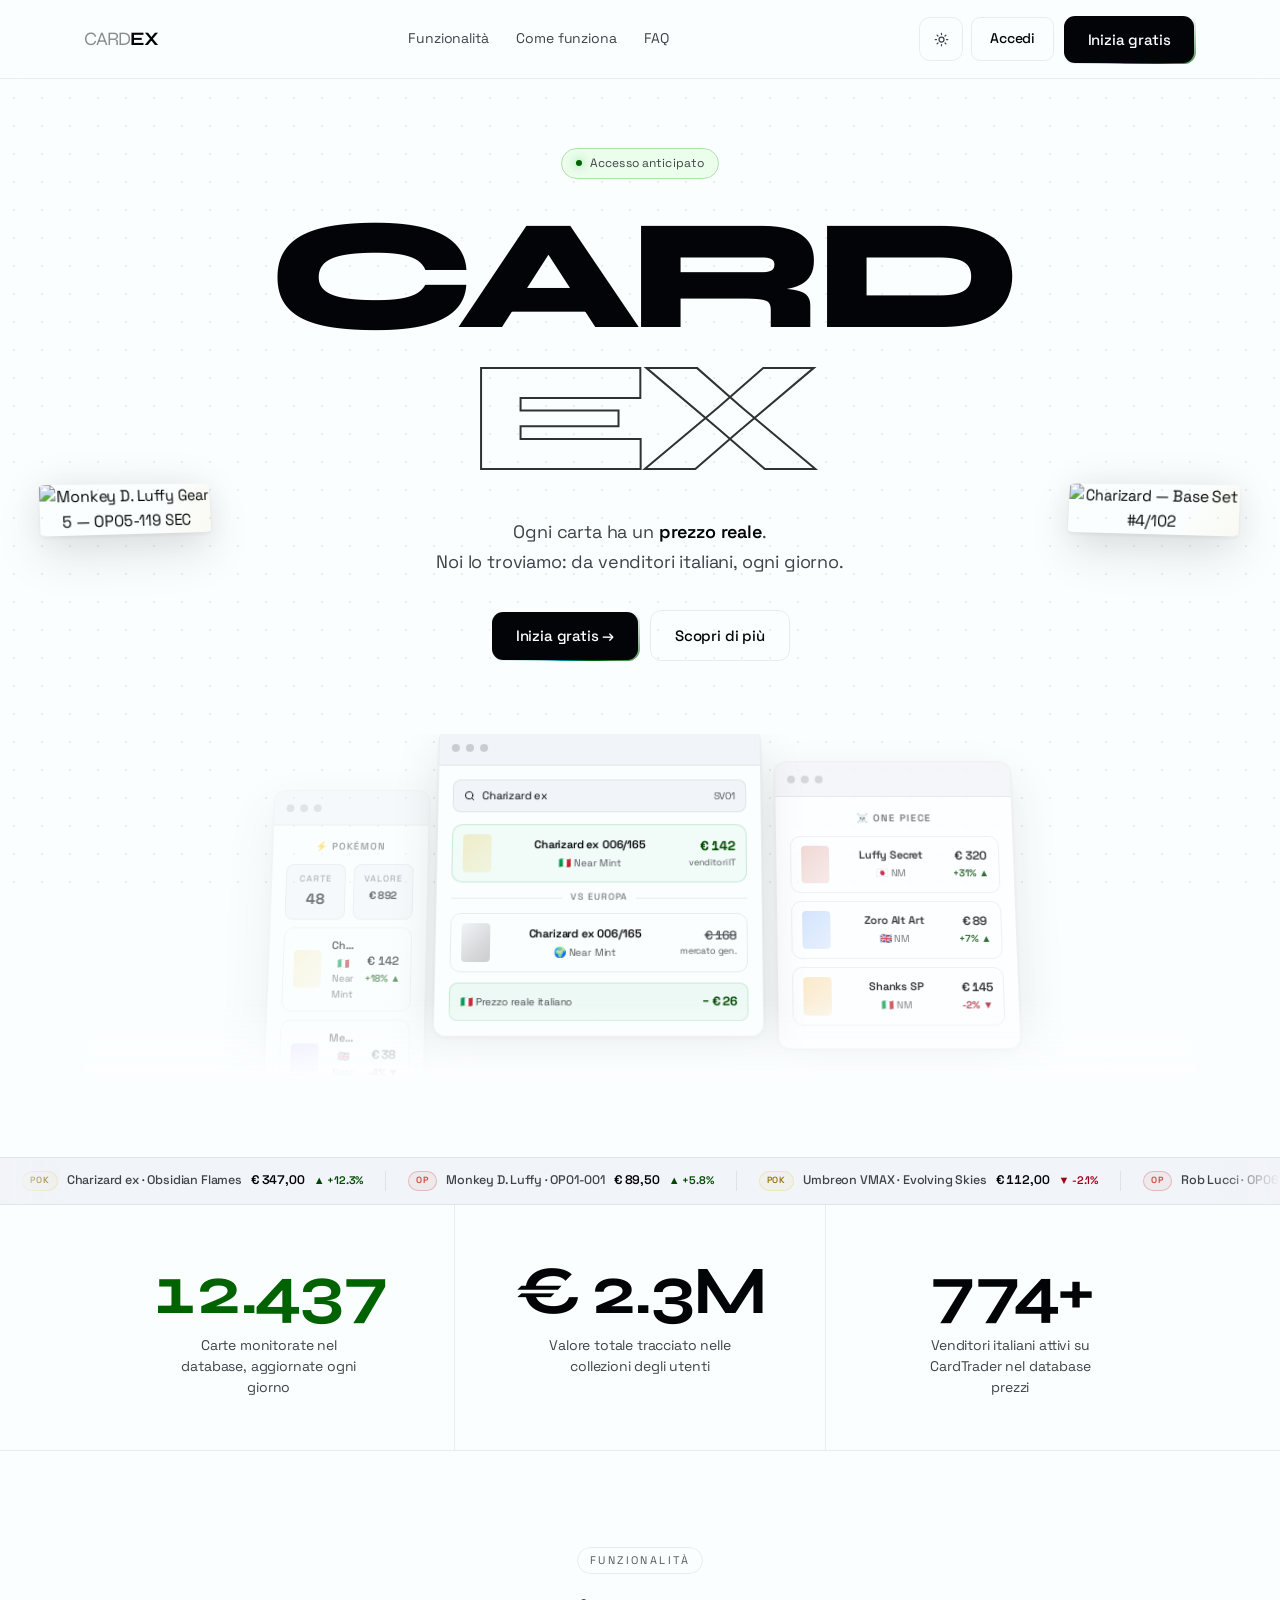
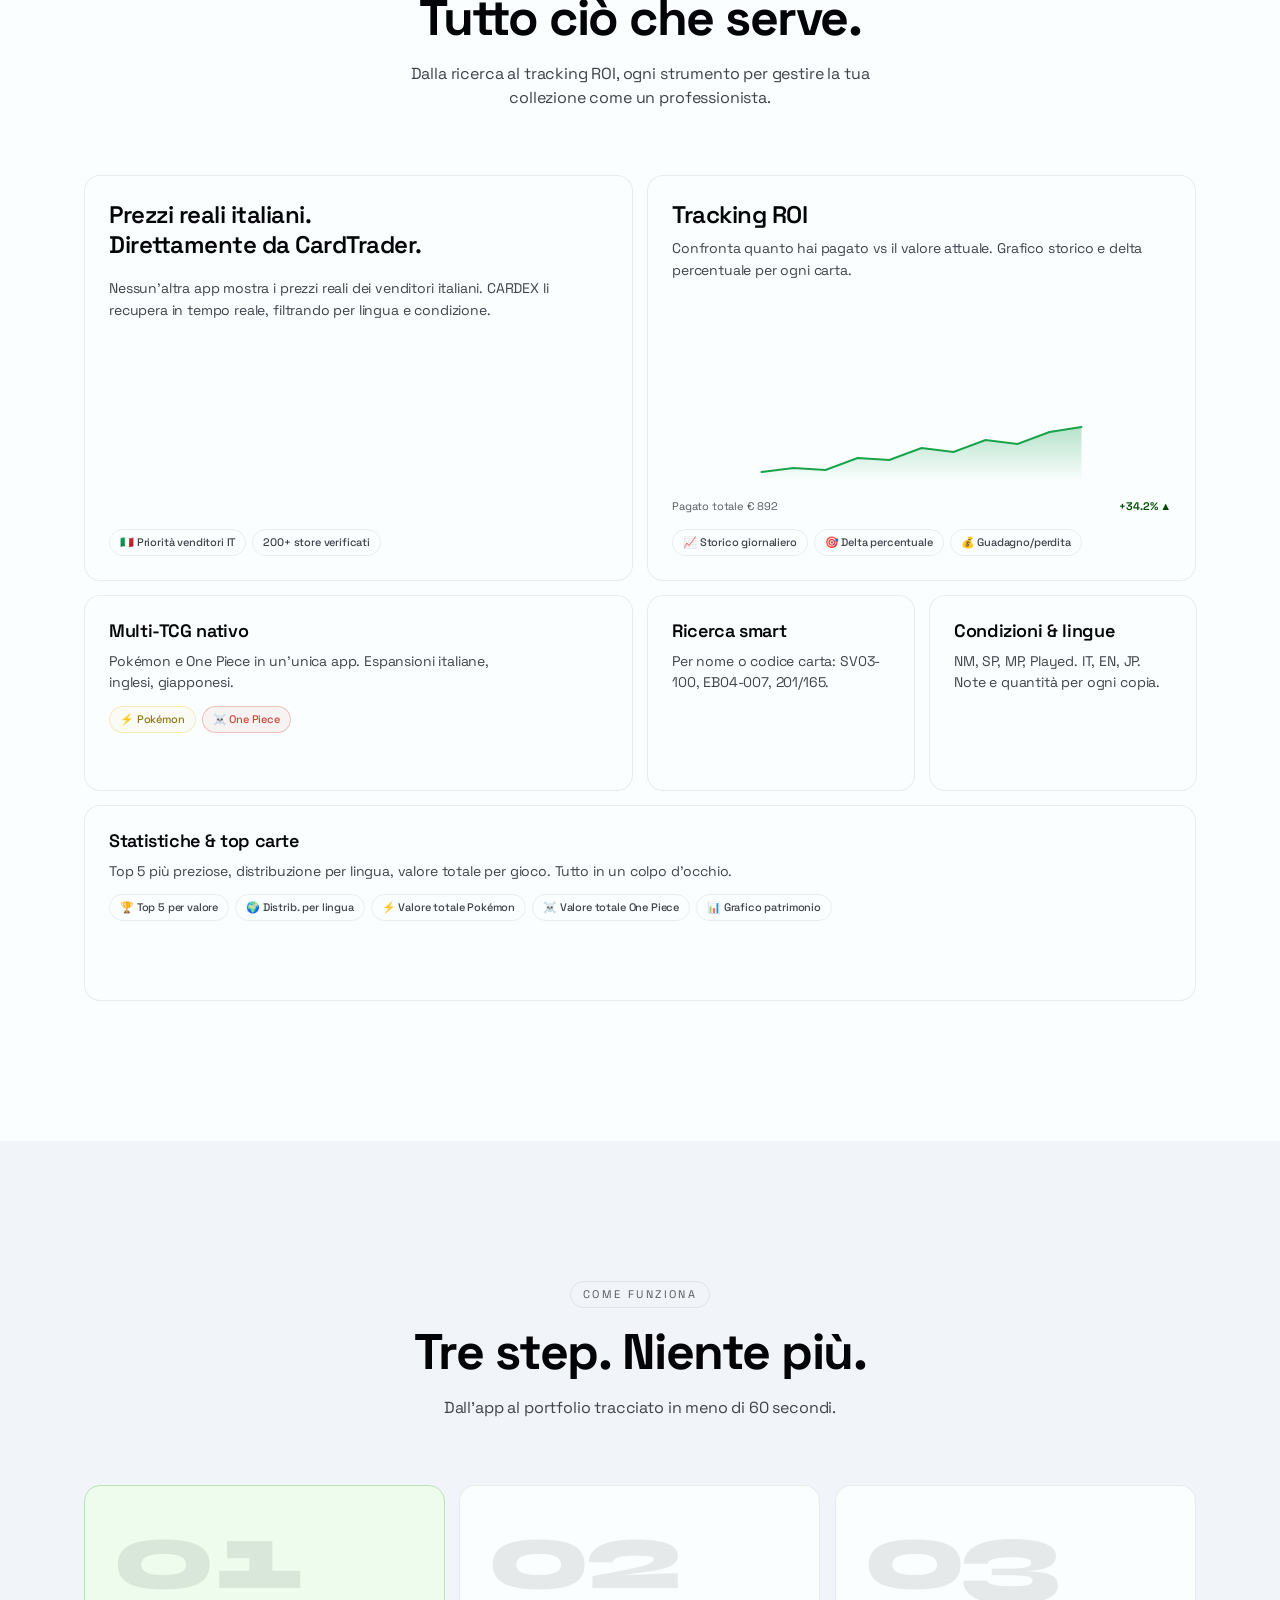
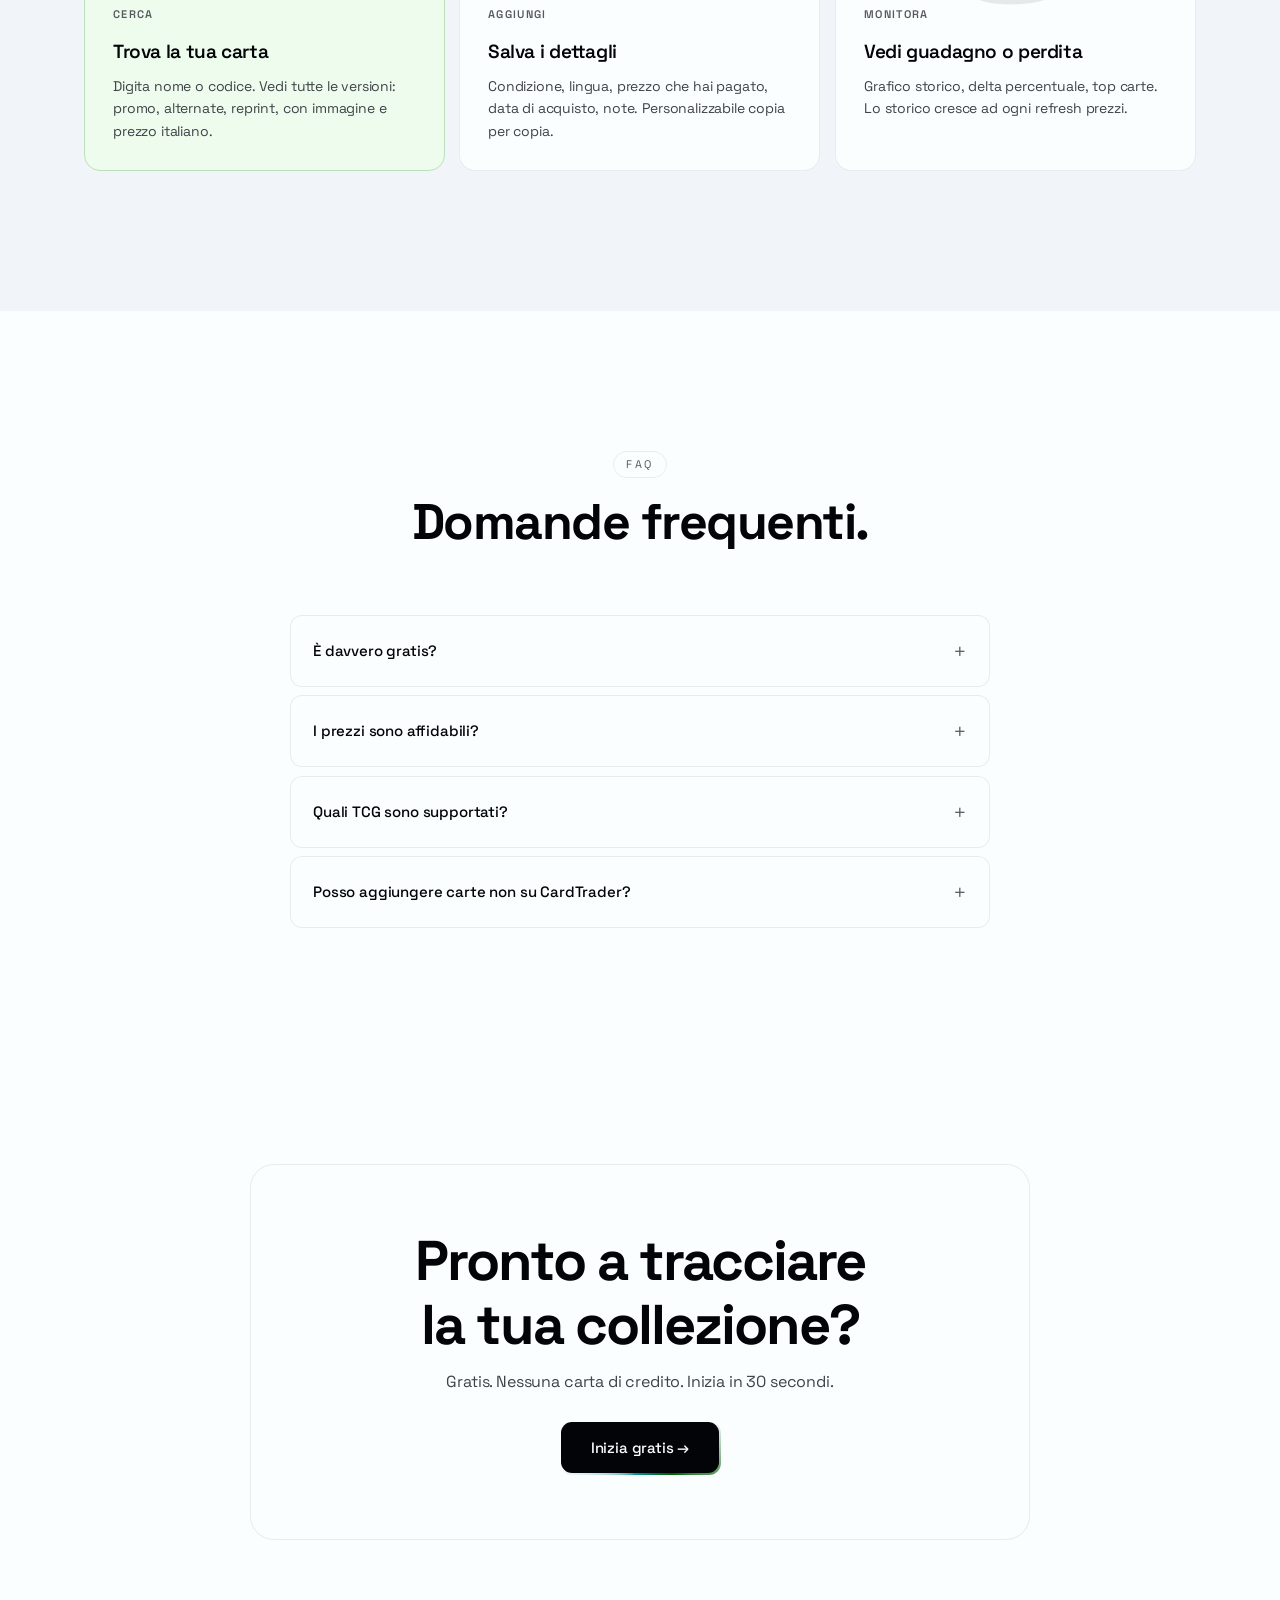
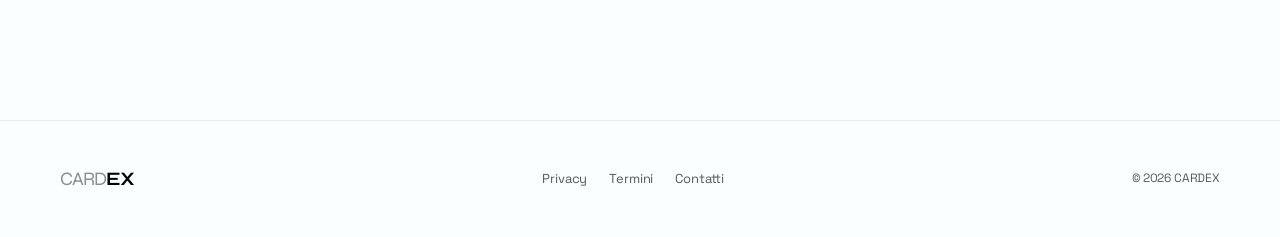
==== commit 75cbbd1a: "fix(navbar): hide Accedi/Inizia gratis on mobile via !important btn-glow-wrap display:inline-flex wa" ====
--- a/index.html
+++ b/index.html
@@ -107,8 +107,8 @@
   display: none; gap: 28px; font-size: 14px; color: var(--text-soft);
 }
 @media (min-width: 768px) { .nav-links { display: flex; } }
-.nav-cta, .nav-accedi { display: none; }
-@media (min-width: 768px) { .nav-cta, .nav-accedi { display: inline-flex; } }
+.nav-cta, .nav-accedi { display: none !important; }
+@media (min-width: 768px) { .nav-cta, .nav-accedi { display: inline-flex !important; } }
 .nav-links a { transition: color 150ms var(--ease-out); }
 @media (hover: hover) and (pointer: fine) {
   .nav-links a:hover { color: var(--text); }
